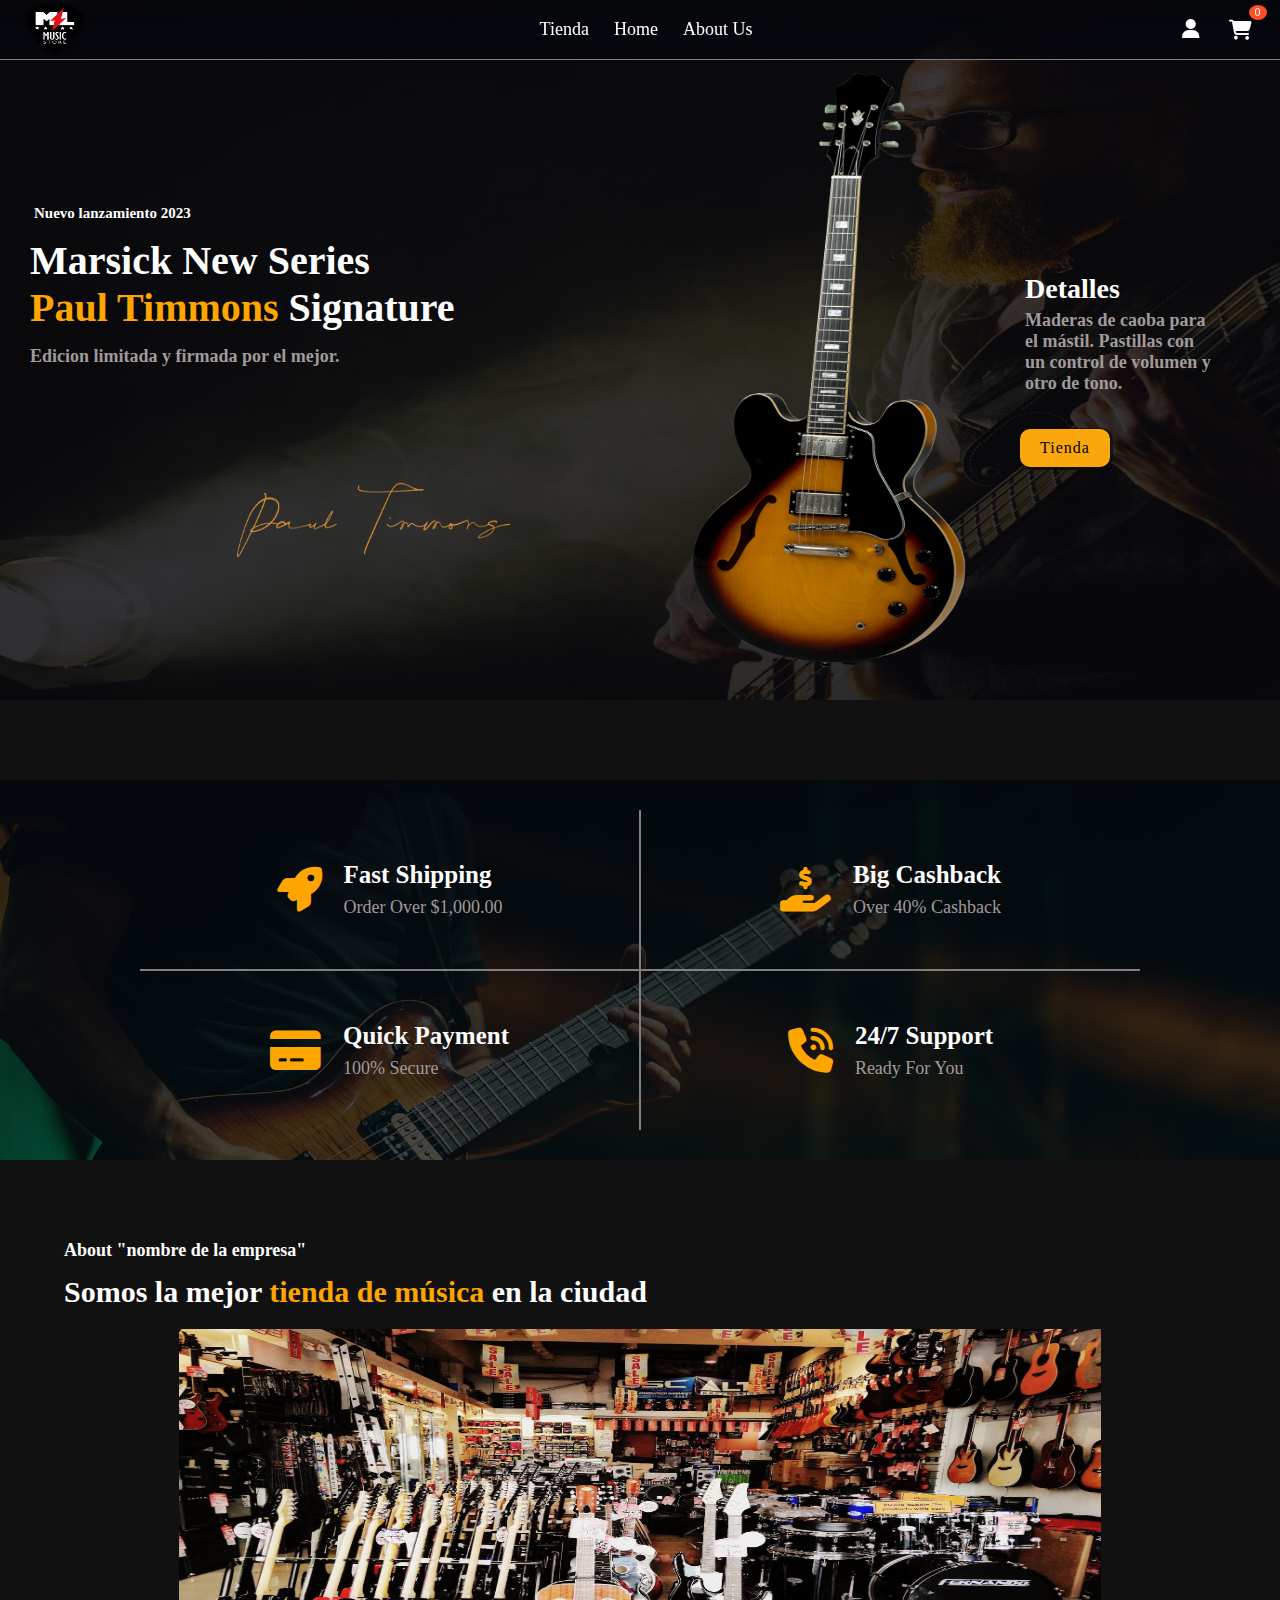
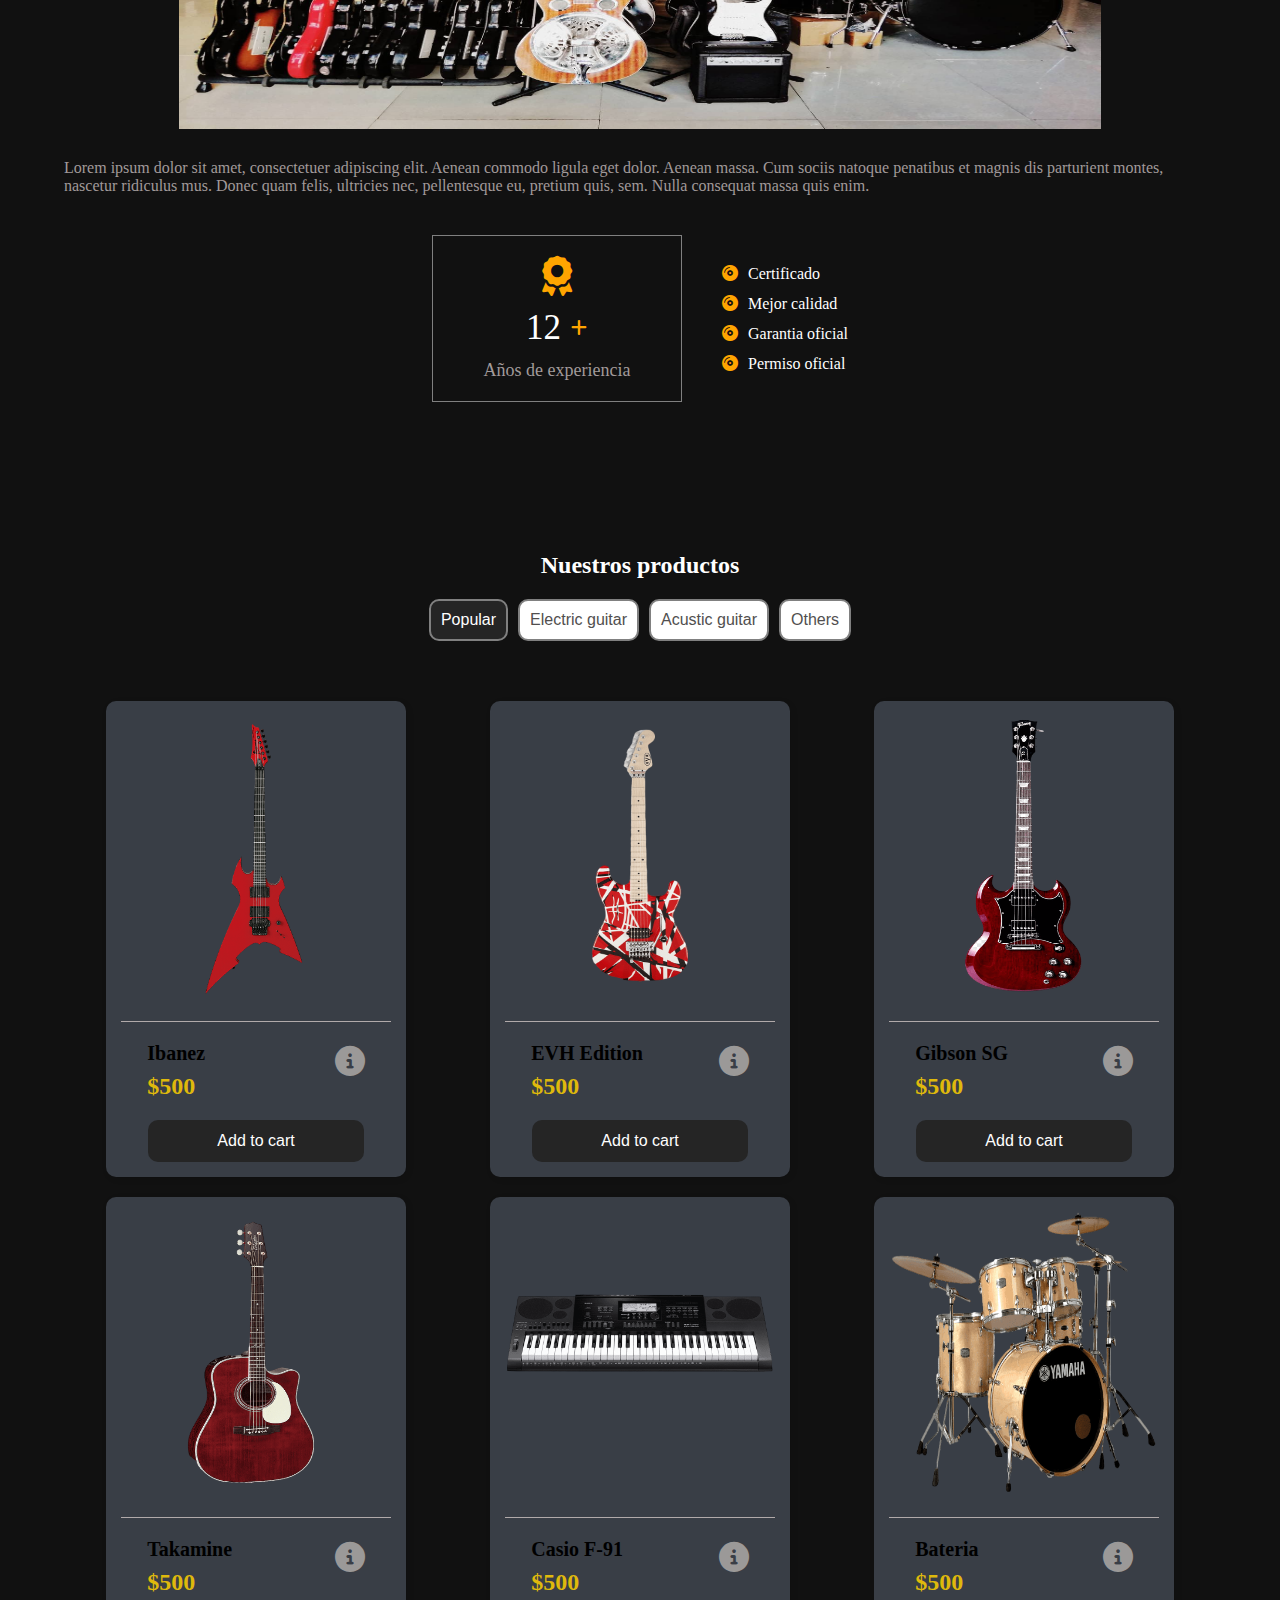
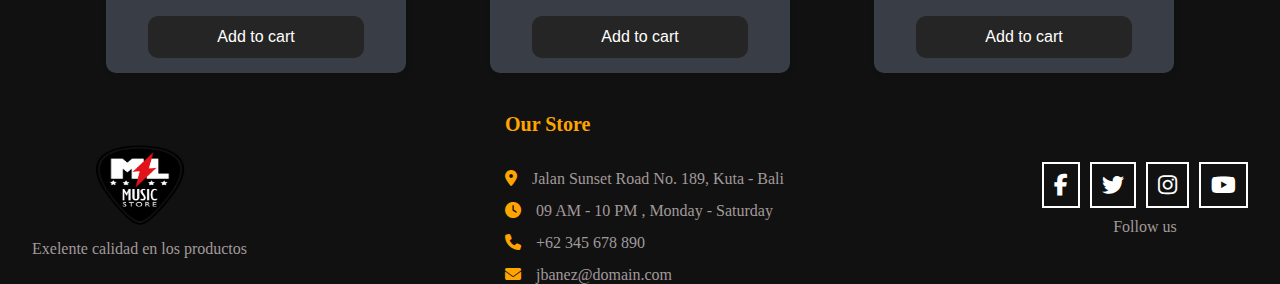
==== index.html @ e8f6845e "cambio" ====
<!DOCTYPE html>
<html lang="es">
<head>
  <meta charset="UTF-8">
  <meta http-equiv="X-UA-Compatible" content="IE=edge">
  <meta name="viewport" content="width=device-width, initial-scale=1.0">
  <title>Document</title>
  <link rel="stylesheet" href="styles.css">
  <link rel="stylesheet" href="querys.css">
  <link rel="stylesheet" href="https://cdnjs.cloudflare.com/ajax/libs/font-awesome/6.2.1/css/all.min.css">

  <link rel="preconnect" href="https://fonts.googleapis.com">
  <link rel="preconnect" href="https://fonts.gstatic.com" crossorigin>
  <link href="https://fonts.googleapis.com/css2?family=Noto+Sans:wght@100&display=swap" rel="stylesheet">
  

</head>
<body>
  
  <header class="nav">

    <div class="logo_container">
      <img src="img/logo.png" alt="">
    </div>

    <nav class="menu">
      <ul>
        <li><a href="#store">Tienda</a></li>
        <li><a href="#home">Home</a></li>
        <li><a href="#about">About Us</a></li>
      </ul>
    </nav>

    <div class="icons">

      <div class="login">
        <a href=""><i class="fa-solid fa-user" ></i></a>
      </div>

      <div class="icon_cart">
        <i class="fa-solid fa-cart-shopping icon"></i>
        <span class="products_in_cart"></span>
      </div>

      <div class="icon_bars_container">
        <i class="fa-solid fa-bars toggle"></i>
      </div>

    </div>
   

    <section class="cart_container hide">
      <div class="cart">
        <h2 class="tittle_cart">Shopping Cart</h2>
        <i class="fa-solid fa-delete-left back"></i>
        <div class="products_cart">
          <!-- <div class="card_product_cart">
  
            <div class="img_product_cart">
              <img src="img/gibsonyoung_cart.png" alt="">
            </div>
  
            <div class="data_product_cart">
  
              <div class="type_guitar_cart">
                <h2>Gibson</h2>
                <span>Eléctrico</span>
                <span>Variante: Red and Black</span>
              </div>
  
  
              <div class="price_product_container">
                <div class="quantity">
                  <button>-</button>
                  <span>1</span>
                  <button>+</button>
                </div>
                <span>$500</span>
              </div>
  
            </div>
  
            <i class="fa-solid fa-square-xmark"></i>
  
  
          </div>  -->
        </div>
        <div class="total_container">

          <div class="total_cart_container">
            <span class="products">Productos: </span> <span class="led_products"></span>
          </div>

          <div class="subtotal_container">
            <span class="subtotal_tittle">Subtotal: </span><span class="subtotal"></span>
          </div>

          <div class="delivery_container">
            <span class="delivery">Delivery:</span> <span class="free">Gratis</span>
          </div>

          <div class="final_total">
            <span class="total_tittle">Total: </span><span class="total"></span>
          </div>
        </div>
      </div>
      <button class="buy_button">Comprar</button>
    </section>
    
    
  </header>

  <div class="main_container" >
    <main id="home" class="main">

      <div class="left_main_container">
        <div class="release">
          <h3>Nuevo lanzamiento 2023 </h3>
        </div>

        <div class="new_guitar_container">

          <h2>Marsick New Series <h2>
          <h2><b class="paul">Paul Timmons</b> Signature</h2>

        </div>


        <div class="text_signature_container">
          <h3>Edicion limitada y firmada por el mejor.</h3>

          <div class="signature_img_container">
            <img src="img/firma_paul.png" alt=""> 
          </div>
        </div>


      </div>

      <div class="right_main_container">
        <div class="guitar_paul_container">
          <img src="img/guitar_paul.png" alt="">
        </div>
        <div class="info_guitar_paul_container">
          <div class="details">
            <h3>Detalles</h3>
            <div class="info_guitar_paul">
              <h4>
                Maderas de caoba para el mástil. Pastillas con un control de volumen y otro de tono.
              <h4> 
            </div>
            <li><a href="#store">Tienda</a></li>
          </div>

        </div>
      </div>
  
  
    </main>
  
    
  </div>

  <div class="adventage_container">
    <section class="items_adventage_container">
      
      <div class="item first">
        <i class="fa-solid fa-rocket"></i>
        <div class="benefits">
          <h3>Fast Shipping</h3>
          <p>Order Over $1,000.00</p>
        </div> 
      </div>

      <div class="item second">
        <i class="fa-solid fa-hand-holding-dollar"></i>
        <div class="benefits">
          <h3>Big Cashback</h3>
          <p>Over 40% Cashback</p>
        </div>
      </div>

      <div class="item third">
        <i class="fa-solid fa-credit-card"></i>
        <div class="benefits">
          <h3>Quick Payment</h3>
          <p>100% Secure</p>
        </div>
      </div>

      <div class="item fourth">
        <i class="fa-solid fa-phone-volume"></i>
        <div class="benefits">
          <h3>24/7 Support</h3>
          <p>Ready For You</p>
        </div>
      </div>

      

    </section>
  </div>
  

  <div class="about_container">
    <section id="about">
      <div class="tittle_about_container">
        <h3>About "nombre de la empresa"</h3>
        <h2>Somos la mejor <b class="music_shop">tienda de música</b> en la ciudad</h2>
        <div class="about_img_container">
          <img src="img/about_img.jpg" alt="">
        </div>
      </div>


      <div class="info_about_container">
        <p>Lorem ipsum dolor sit amet, consectetuer adipiscing elit. Aenean commodo ligula eget dolor. Aenean massa. Cum sociis natoque penatibus et magnis dis parturient montes, nascetur ridiculus mus. Donec quam felis, ultricies nec, pellentesque eu, pretium quis, sem. Nulla consequat massa quis enim.
        </p>

        <div class="experience_year_container">
          <div class="experience_year_award">
            <i class="fa-solid fa-award"></i>
            <div class="year">
              <span>12</span><i class="fa-solid fa-plus"></i>
            </div>
            <span class="experience">Años de experiencia</span>
          </div>

          <div class="items_about">
            <div><i class="fa-solid fa-compact-disc"></i> Certificado</div>
            <div><i class="fa-solid fa-compact-disc"></i> Mejor calidad</div>
            <div><i class="fa-solid fa-compact-disc"></i> Garantia oficial</div>
            <div><i class="fa-solid fa-compact-disc"></i> Permiso oficial</div>
          </div>
        </div>


      </div>


    </section>
  </div>
  



  <div id="store" class="base_container">

    <section class="shop">

      <div class="shop_tittle">
        <h2>Nuestros productos</h2>
      </div>  

      <div class="swiper">
        <div class="filter_btn">
          <button class="btn_scroll active" data-category="popular">Popular</button>
          <button class="btn_scroll" data-category="electric">Electric guitar</button>
          <button class="btn_scroll" data-category="acustic">Acustic guitar</button>
          <button class="btn_scroll" data-category="others">Others</button>
        </div>
      </div>
    
    
    
      
    
        <div class="render_guitars_container">
          <div class="cards">
          
          </div>
           
        </div>
    </section>
    
  </div>


  <div class="footer_container">
    <footer class="footer">  

      <div>
        <div class="left_footer">
          <div class="footer_logo_container">
            <img src="img/logo.png" alt="">
          </div>
          <p class="text_footer">Exelente calidad en los productos</p>
        </div>

        
      </div>

      
     <div class="middle_footer" >
       <div class="data_footer_container">
          <h4 class="middle_tittle_footer">Our Store</h4>

          <div class="data_footer">
            <i class="fa-solid fa-location-dot"></i><p>Jalan Sunset Road No. 189, Kuta - Bali</p>
          </div>

           <div class="data_footer">
            <i class="fa-solid fa-clock"></i><p>09 AM - 10 PM , Monday - Saturday</p>
          </div>

          <div class="data_footer">
             <i class="fa-solid fa-phone"></i><p>+62 345 678 890</p>
          </div>

          <div class="data_footer">
            <i class="fa-solid fa-envelope"></i><p>jbanez@domain.com</p>
          </div>

        </div>
    </div>
      

      <div class="social_media_footer">
        <div class="social_media">
          <i class="fa-brands fa-facebook-f"></i>
          <i class="fa-brands fa-twitter"></i>
          <i class="fa-brands fa-instagram"></i>
          <i class="fa-brands fa-youtube"></i>
        </div>

        <span>Follow us</span>
      </div>


    </footer>
  </div>


  










  <script type="module" src="index.js"></script> 
  
</body>
</html>
---- styles.css ----
*{
  margin: 0;
  padding: 0;
  box-sizing: border-box;
  list-style: none;
  text-decoration: none;
  scroll-behavior: smooth;
  scroll-padding: 60px;

  
}


:root {
  --color_grey: rgb(161, 154, 154);
}



body {
  background-color: #111;  
 
  /* border: 1px solid red; */
  
  
} 





.base_container {
  width: 100%;
  display: flex;
  justify-content: center;
  align-items: center;
  margin-top: 150px;
}




/* ----Menu---- */

.nav { 
  width: 100%;
  height: 60px;
  position: sticky;
  top: 0;
  z-index: 1;
  color: white;
  display: flex;
  justify-content: space-between;
  
  align-items: center;
  background: linear-gradient(rgba(5,7,12,0.76),rgba(5,7,12,0.84));
  border-bottom: 1px solid gray;

  
}

.logo_container {
  width: 80px;
  height: 100%;
}

.logo_container img {
  width: 100%;
  height: 100%;
}

.menu {
  width: 300px;
  
  
}

.menu ul {
  width: 100%;
  display: flex;
  justify-content: center;
  gap: 25px;
  align-items: center;
  
}



.menu ul li a {
  color: rgb(255, 255, 255);
  font-size: 18px;
  transition: 0.3s;
}



.menu ul li a:hover {
  color: rgb(248, 43, 43);
  
}

.icon_cart , .logo_container {
  margin: 0 15px;

}


.icons {
  display: flex;
  justify-content: center;
  align-items: center;
}

.login a  {
 color: white;
}

.login i {
  font-size: 20px;
  cursor: pointer;
}

.icon_bars_container {
  display: none;
}




/* ----Main----- */

.main_container {
  width: 100%;
  height: 100%;
  
  position: relative;
  top: -60px;
  

}

.main {
  width: 100%;
  height: 700px;
  display: flex;
  
  align-items: center;
  background-image: linear-gradient(rgba(5,7,12,0.76),rgba(5,7,12,0.84)),url(img/main_img.jpg);
  background-repeat: no-repeat;
  background-position: center;
  background-size: 150% 100%;



}


.left_main_container{
  width: 45%;
  height: 500px;
  margin-top: 50px;
  display: flex;
  flex-direction: column;
  
  
  gap: 15px;
}

.left_main_container h3 {
  color: white;
  font-size:15px ;
  /* margin-top: 40px; */
}

.release {
  width: 50%;
  margin-top: 80px;
  margin-left: 34px;
}



.new_guitar_container h2 {
  color: white;
  font-size: 40px;
  margin-left: 30px;
}


.paul {
  color: orange;
}

.text_signature_container {
  margin-left: 30px;
}

.text_signature_container h3 {
  font-size: 18px;
  color: rgb(161, 154, 154);
}

.signature_img_container {
  width: 50%;
  height: 100px;
  
  margin-top: 100px;
  margin-left: 38%;
  
}

.signature_img_container img {
  width: 100%;
  height: 100%;
}




.right_main_container {
  width: 55%;
  height: 600px;
  margin-top: 40px;
  display: flex;
  justify-content: flex-end;
  align-items: center;
  
  
  
}

.guitar_paul_container {
  width: 40%;
  height: 100%;
  
}

.guitar_paul_container img {
  width: 100%;
  height: 100%;
 
}


.info_guitar_paul_container {
  width: 300px;
  margin-right:10px ;
  display: flex;
  justify-content: center;
  
  gap: 15px;
  
}

.info_guitar_paul_container h3 {
  font-size: 28px;
  
  color: white;
}

.details {
  display: flex;
  flex-direction: column;
  gap: 5px;
  
}

.info_guitar_paul {
  width: 190px;
  display: flex;

  
}

.info_guitar_paul h4 {
  color: rgb(161, 154, 154);
  font-size: 18px;
}

.info_guitar_paul_container li {
  width: 80px;
  margin-top: 30px;
  display: flex;
  justify-content: center;
  align-items: center;
  
}

.info_guitar_paul_container li a {
  background-color: rgb(250, 167, 13);
  padding: 10px 20px;
  border-radius: 10px;
  color: black;
  letter-spacing: 1px;
  box-shadow: 1px 1px 1px 2px rgba(11, 11, 11, 0.8);
}



/* ------Adventage-----------*/
.adventage_container {
  width: 100%;
  margin-top: 20px;
  display: flex;
  justify-content: center;
  align-items: center;
  /* border: 2px solid red; */
  padding: 30px 0;
  background-image: linear-gradient(rgba(5,7,12,0.86),rgba(5,7,12,0.70)),url(img/benefits_image.jpg);
  background-repeat: no-repeat;
  background-position:  center center top;
  background-size:cover;
  
}

.items_adventage_container {
  width: 90%;
  display: flex;
  flex-wrap: wrap;
  justify-content: center;
  align-items: center;
  
  
}

/* lineas de lo items */
.first {
  border-right: 1px groove grey;
  border-bottom: 1px groove grey;
}
 .second {
  border-left: 1px groove grey;
  border-bottom: 1px groove grey;
} 

.third {
  border-right: 1px groove grey;
  border-top: 1px groove grey;
} 
.fourth {
 border-left: 1px groove grey;
  border-top: 1px groove grey;
}
/* ---- */

.item {
  display: flex;
  width: 500px;
  height: 160px;
  justify-content: center;
  align-items: center;
  gap: 22px;
  

}




.item i {
  color: orange;
  font-size: 45px;
}

.benefits {
  display: flex;
  flex-direction: column;
  gap: 8px;
}

.benefits h3 {
  color: white;
  font-size: 25px;
}

.benefits p {
  color: var(--color_grey);
  font-size: 18px;
}




/* -----About------ */


.about_container {
  width: 100%;
  display: flex;
  justify-content: center;
  align-items: center;
  margin-top: 80px;
}

#about {
  display: flex;
  flex-direction: column;
  justify-content: center;
  align-items: center;
  flex-wrap: wrap;

  width: 90%;
}

.tittle_about_container , .info_about_container {
  width: 100%;
  color:white;
  
}

.tittle_about_container h3 {
  font-size: 18px;
  margin-bottom: 14px;
}

.tittle_about_container h2 {
  font-size: 30px;
  margin-bottom: 20px;
}

.music_shop {
  color: orange;
}


.about_img_container {
  width: 80%;
  height: 400px;
  margin: auto;
}

.about_img_container img {
  width: 100%;
  height: 100%;
}

.info_about_container p {
  margin-top: 30px;
  color: var(--color_grey);
}

.experience_year_container {
  width: 100%;
  display: flex;
  justify-content: center;
  align-items: center;
  flex-wrap: wrap;
  margin-top: 40px;
  gap: 40px;
}

.experience_year_award{
  width: 250px;
  display: flex;
  flex-direction: column;
  justify-content: center;
  align-items: center;
  border: 1px solid grey;
  padding: 20px;
  gap: 12px;
}

.fa-award{
  color: orange;
  font-size: 40px;
}

.year {
  display: flex;
  justify-content: center;
  align-items: center;
  gap: 10px;
}
.year span {
  font-size: 35px;
  font-weight: 500;
}

.fa-plus {
  font-size: 18px;
  color: orange;
}

.experience {
  color: var(--color_grey) ;
  font-size: 18px;
}


.items_about {
  display: flex;
  flex-direction: column;
  justify-content: center;
  gap: 12px;
}

.items_about div {
  display: flex;
  gap: 10px;
}

.fa-compact-disc {
  color: orange;
}









/* ----------Tienda de guitarras---------------- */
.shop {
  width: 90%;
  display: flex;
  flex-direction: column;
  justify-content: center;
  align-items: center;

}


.shop_tittle {
  color: white;
}



.swiper {
  width: 100%;
  display: flex;
  flex-wrap: wrap;
  justify-content: center;
  align-items: center;
  margin: 20px 0 ;
  
  
}




.filter_btn {
  width:100%;
  /* border: 2px solid black; */
  display: flex;
  flex-wrap: wrap;
  justify-content: center;
  align-items: center;
  gap: 10px;
  margin: 0 10px;

  
}

.btn_scroll{
  font-size: 16px;
  padding: 10px;
  color:rgb(81, 79, 79);
  border: none;
  border-radius: 10px;
  border: 2px solid grey;
  transition: 0.3s;
  cursor: pointer;
  background-color: white;
}

.btn_scroll:hover {
  background-color: #252525;
  color: white;
  border: 2px solid gray;
}



/* ----------------Cards----------------- */



.render_guitars_container {
  margin-top: 40px;
  width: 100%;
  
  display: flex;
  justify-content: center;
  align-items: center;
  
  
}


.cards {
  width:100%;
  display: flex;
  flex-wrap: wrap;
  justify-content: space-around;
  align-items: center;
  gap: 20px;
  margin: 0 10px;
 
}


.guitar_card {
  width: 300px;
  
  border-radius: 10px;
  background:#393E46;
  display: flex;
  flex-direction: column;
  justify-content: center;
  
  align-items: center;
  box-shadow: 2px 2px 6px 0px rgba(0, 0, 0, 0.10);
  padding: 15px;
}

.image_card_container {
  width: 100%;
  height: 280px;
  overflow: hidden;
}

.image_card_container img {
  width: 100%;
  height: 100%;
  transition: 0.3s;

}

.image_card_container img:hover {
  transform: scale(1.1);
}

.guitar_data_container {
  width: 100%;
  margin-top: 25px;
  display: flex;
  justify-content: space-around;
  align-items: center;
  border-top: 1px solid rgb(177, 170, 170);
  
  
}

.guitar_data {
  display: flex;
  flex-direction: column;
  gap: 8px;
  width: 50%;
  margin-top: 20px;
}


.guitar_data h3 {
  
  font-size: 20px;
  
}

.guitar_data span {
  color: rgb(223, 185, 12);
  font-weight: 800;
  font-size: 24px;
} 

.guitar_data_container i {

 font-size: 30px;
 color: rgb(155, 153, 152);
 cursor: pointer;
 
}

.guitar_card button {
  border: none;
  border-radius: 10px;
  padding:12px;
  background-color: #252525;
  color: white;
  width: 80%;
  margin-top: 20px;
  cursor: pointer;
  font-size: 16px;
  transition:0.5s;
}



/* --------------Carrito---------- */
.cart_container {
  width: 50%;
  height: 650px;
  
  display: flex;
  flex-direction: column;
  justify-content: center;
  align-items: center;
  position: absolute;
  top: 60px;
  
  right: 0;
  /* background-color: rgb(57, 55, 55); */
  background-color: rgba(5,7,12,0.96);
  border: 1px solid black;
  z-index: 2;
  
  

}



/* ---Filtro de la tienda--- */
.active {
  background-color: #252525;
  color: white;
  border: 2px solid gray;
  border-radius: 10px; 
  
  
}
  


/* ---Carrito--- */
.cart {
  width: 100%;
  height: 100%;
  
  display: flex;
  flex-direction: column;
  
  align-items: center;
  
  gap: 15px;
}

.tittle_cart {
  width: 100%;
  display: flex;
  justify-content: center;
  align-items: center;
  padding: 10px 0;
  background-color: rgb(255, 79, 39);
  color:white;
}


/* boton cerrar */
.back {
  color: red;
  position: absolute;
  top: -10px;
}


.card_product_cart {
  width: 400px;
  display: flex;
  justify-content: center;
  align-items: center;
  background-color: white;
  padding: 20px;
  border-radius: 10px;
  gap: 20px;
  
  border: 2px solid rgb(24, 21, 21);
}

/* ----Menu despegable carrito ----- */
.products_cart {
  display: flex;
  flex-direction: column;
  
  align-items: center;
  
  gap: 10px;
  width: 100%;
  height: 350px;
  
  overflow-x: hidden;
  
  

}

.products_cart::-webkit-scrollbar {
  width: 10px;
  background-color: none;
  border: 2px solid #f1f2f3;
  border-radius: 10px;
}

.products_cart::-webkit-scrollbar-thumb {
  background-color: rgb(255, 79, 39);
  border-radius: 10px;
  
}

.not_product_container {
  width: 100%;
  margin: 30%;
  display: flex;
  justify-content: center;
  align-items: center;
}

.not_product_container div {
  width: 50%;
  background-color: #252525;
  color: white;
  display: flex;
  justify-content: center;
  align-items: center;
  border-radius: 10px;
  padding: 15px;
}

.total_container {
  width: 50%;
  height: 130px;
  border-radius: 10px;
  background-color: white;
  color: black;
  padding: 5px 0;
  margin-top: 10px;
  display: flex;
  flex-direction: column;
  justify-content: center;
  align-items: center;
  gap: 5px;
}

.total_container div {
  width: 60%;
  
  display: flex;
  justify-content: space-around;
  align-items: center;
}



.subtotal_container span , .subtotal_tittle , .delivery {
  width: 50%;
  
}


.free {
  width: 50%;
  font-size: 16px;
  font-weight: 600;
  color: rgb(255, 79, 39);
  
}



.final_total {
  margin-top: 10px;
}
.total_tittle {
  width: 50%;
  font-size: 20px;
  font-weight: 600;
}

.total {
  width: 50%;
}

.buy_button {
  width: 50%;
  margin: 10px auto;
  border: none;
  border-radius: 10px;
  padding:12px;
  background-color: #252525;
  color: white;
  cursor: pointer; 
  transition: 0.3s;
  
  border: 1px solid rgb(98, 89, 89);
}

.buy_button:hover {
  background-color: rgb(255, 79, 39);
  border: 1px solid rgb(98, 89, 89);
  
}




/*  --------*/

.img_product_cart {
  display: flex;
  justify-content: center;
  align-items: center;
  width: 100px;
  height: 130px;
}

.img_product_cart img {
  width: 100%;
  height: 100%;
  border-radius: 10px;
  border: 1px solid rgb(235, 232, 232)
}


.data_product_cart {
  height: 140px;
  display: flex;
  flex-direction: column;
  justify-content: space-around;
  
  
}

.type_guitar_cart {
  display: flex;
  flex-direction: column;
  border-bottom: 2px solid gray;
  width: 180px;
  height: 60%;
  gap: 2px;
}

.type_guitar_cart h2 {
  font-size: 20px;

}

.type_guitar_cart span{
  font-size: 14px;
  color: rgb(88, 86, 86);
}


/* ----Cantidad y precio */
.price_product_container {
  
  display: flex;
  justify-content: space-between;

}

.quantity {
  display: flex;
  gap: 10px;
}

.quantity button {
  
  width: 20px;
  height: 20px;
  border-radius: 50%;
  font-weight: 700;
  background-color: white;
  cursor: pointer;
}

.quantity :nth-child(2) {
  color: black;
  font-weight: 600;
}


.price_product_container span {
  color: rgb(189, 156, 8);
  font-weight: 600;
  font-size: 18px;
}


.card_product_cart i {
  color: red;
  font-size: 25px;
  cursor: pointer;
  
}



/* ----icono carrito */


.hide {
 display: none;
}

.icon_cart {
  width: 50px;
  height: 50px;
  position: relative;
  /* border: 2px solid red; */
  display: flex;
  justify-content: center;
  align-items: center;
}


.icon_cart i {
  font-size: 20px;
  color: white;
  cursor: pointer;
}

.products_in_cart {
  width: 18px;
  position: absolute;
  margin-top: -70%;
  margin-right: -70%;
  color: white;
  background-color: rgb(255, 79, 39);
  border-radius: 80%;
  display: flex;
  justify-content: center;
  align-items: center;
  font-size: 12px;
}



/* -------Footer------- */

.footer_container {
  width: 100%;
  margin-top: 40px;
  display: flex;
  justify-content: center;
  align-items: center;
}

.footer {
  width: 95%;
  display: flex;
  justify-content: space-between;
  align-items: center;
  flex-wrap: wrap;
  
}


.left_footer {
  display: flex;
  justify-content: center;
  align-items: center;
}

.footer_logo_container {
  width: 120px;
  height: 90px;
}

.footer_logo_container img {
  width: 100%;
  height: 100%;
}


.text_footer {
  margin-top: 10px;
  color:var(--color_grey);
}

.social_media {

  /* border: 2px solid red; */
  display: flex;
  justify-content: center;
  align-items: center;
  gap: 10px;
}

.social_media i {
  color: white;
  border: 2px solid white;
  padding: 10px;
  transition: all 0.3s;
  font-size: 22px;
}

.social_media i:hover {
  background-color: orange;
}


.data_footer_container {
  display: flex;
  flex-direction: column;
  gap: 14px;
}


.data_footer {
  display: flex;
  gap: 15px;
}


.data_footer i {
  color: orange;
}






.middle_tittle_footer  {
  color: orange;
  margin-bottom: 20px;
  font-size: 20px;
}

.data_footer p {
  color: var(--color_grey);
}

.left_footer , .middle_footer {
  height: auto;
  /* border: 1px solid red; */
}

.left_footer , .middle_footer {
  display: flex;
  flex-direction: column;
  justify-content: space-between;
}

.social_media_footer {
  display: flex;
  flex-direction: column;
  justify-content: center;  
  align-items: center;
  gap: 10px;
}

.social_media_footer span {
  color: var(--color_grey);
}
---- querys.css ----
@media screen and (max-width: 320px){


  .menu {
    width: 100%;
    
    position: absolute;
    top: 60px;
    height: 100vmin;
    background-color: rgba(0, 0, 0, 0.98);
    display: flex;
    justify-content: center;
    align-items: center;
    left: -100%;
    transition: 0.5s;
  }

  .menu ul {
    flex-direction: column;
  }

  .icon_bars_container {
    display: block;
  }


  .icons {
    margin-right: 10px;
  }

  .show_menu {
    left: 0;
  }



  /* -----main----- */

  .main {
    height: 600px;
  }

  .right_main_container {
    display: none;
  }

  .left_main_container {
    width: 100%;
    height: 450px;
    
    position: absolute;
    top: 10px;
  }

  .release { 
    width: 80%;
    
  }

  .release h3 {
    width: 100%;
    font-size: 15px;
    margin-left:-4px;
  }


  .new_guitar_container :nth-child(1), .new_guitar_container :nth-child(3) {
    font-size: 20px;
  }



   /* ----Ventajas de la web---- */

  /* lineas de lo items/ventajas */
.first {
  border-right: none;
  border-bottom: 1px groove grey;
}
 .second {
  border-left: none;
  border-top: 1px groove grey;
  border-bottom: 1px groove grey;
} 

.third {
  border-right: none;
  border-top: 1px groove grey;
  border-bottom: 1px groove grey;
} 
.fourth {
  border-left: none;
  border-top: 1px groove grey;
}


.item {
  display: flex;
  width: 500px;
  height: 160px;
  justify-content: center;
  align-items: center;
  gap: 22px;
  

}


.item i {
  color: orange;
  font-size: 25px;
}

.benefits {
  display: flex;
  flex-direction: column;
  gap: 8px;
}

.benefits h3 {
  color: white;
  font-size: 20px;
}

.benefits p {
  color: var(--color_grey);
  font-size: 16px;
}




  


 
  /* ---sobre nosotros */

  /* -----Sobre nosotros---- */

.tittle_about_container h3 {
  font-size: 18px;
  margin-bottom: 14px;
}

.tittle_about_container h2 {
  font-size: 22px;
  margin-bottom: 20px;
}

.music_shop {
  color: orange;
}


.about_img_container {
  width: 100%;
  height: 300px;
  margin: auto;
}

.about_img_container img {
  width: 100%;
  height: 100%;
}

.info_about_container p {
  margin-top: 30px;
  color: var(--color_grey);
}

.experience_year_container {
  width: 100%;
  display: flex;
  justify-content: center;
  align-items: center;
  flex-wrap: wrap;
  margin-top: 40px;
  gap: 40px;
}

.experience_year_award{
  width: 250px;
  display: flex;
  flex-direction: column;
  justify-content: center;
  align-items: center;
  border: 1px solid grey;
  padding: 20px;
  gap: 12px;
}

.fa-award{
  color: orange;
  font-size: 35px;
}

.year {
  display: flex;
  justify-content: center;
  align-items: center;
  gap: 10px;
}
.year span {
  font-size: 30px;
  font-weight: 500;
}

.fa-plus {
  font-size: 18px;
  color: orange;
}

.experience {
  color: var(--color_grey) ;
  font-size: 18px;
}


.items_about {
  display: flex;
  flex-direction: column;
  justify-content: center;
  gap: 12px;
  font-size: 18px;
}

.items_about div {
  display: flex;
  gap: 10px;
}

.fa-compact-disc {
  color: orange;
}

  
  
  /* ---Seccion productos botones--- */


.filter_btn .btn_scroll{
  font-size: 14px;
  font-weight: 400px;
  padding: 10px;
  color:rgb(81, 79, 79);
  border: none;
  border-radius: 10px;
  border: 2px solid grey;
  transition: 0.3s;
  cursor: pointer;
  background-color: white;
}

.btn_scroll:hover {
  background-color: #252525;
  color: white;
  border: 2px solid gray;
}


/* ----Productos/cards----- */

.cards {
  width:100%;
  display: flex;
  flex-wrap: wrap;
  justify-content: space-around;
  align-items: center;
  gap: 20px;
  margin: 0 10px;
 
}


.guitar_card {
  width: 300px;
  height: 440px;
  border-radius: 10px;
  background:#393E46;
  display: flex;
  flex-direction: column;
  justify-content: center;
  
  align-items: center;
  box-shadow: 2px 2px 6px 0px rgba(0, 0, 0, 0.10);
  padding: 15px;
}

.image_card_container {
  width: 100%;
  height: 280px;
  overflow: hidden;
}

.image_card_container img {
  width: 100%;
  height: 100%;
  transition: 0.3s;

}

.image_card_container img:hover {
  transform: scale(1.1);
}

.guitar_data_container {
  width: 100%;
  margin-top: 25px;
  display: flex;
  justify-content: space-around;
  align-items: center;
  border-top: 1px solid rgb(177, 170, 170);
  
  
}

.guitar_data {
  display: flex;
  flex-direction: column;
  gap: 8px;
  width: 50%;
  margin-top: 20px;
}


.guitar_data h3 {
  
  font-size: 20px;
  
}

.guitar_data span {
  color: rgb(223, 185, 12);
  font-weight: 800;
  font-size: 24px;
} 

.guitar_data_container i {

 font-size: 30px;
 color: rgb(155, 153, 152);
 cursor: pointer;
 
}

.guitar_card button {
  border: none;
  border-radius: 10px;
  padding:12px;
  background-color: #252525;
  color: white;
  width: 80%;
  margin-top: 20px;
  cursor: pointer;
  font-size: 16px;
  transition:0.5s;
}



/* ----Carrito---- */
.cart_container {
  width: 100%;
  height:600px;
  margin-top: 20px;
}


.products_cart {
  height: 200px;
  background-color: none;
}


.cart {
  width: 100%;
  height: 550px;
  
  display: flex;
  flex-direction: column;
  
  align-items: center;
  
  gap: 15px;
}

.tittle_cart {
  width: 100%;
  display: flex;
  justify-content: center;
  align-items: center;
  padding: 10px 0;
  background-color: rgb(255, 79, 39);
  color:white;
}



.card_product_cart {
  width: 250px;
  background-color: aqua;
  display: flex;
  justify-content: center;
  align-items: center;
  background-color: white;
  padding: 20px;
  border-radius: 10px;
  gap: 20px;
  
  border: 2px solid rgb(24, 21, 21);
}


/*  --------*/

.img_product_cart {
  display: flex;
  justify-content: center;
  align-items: center;
  width: 200px;
  height: 140px;
}

.img_product_cart img {
  width: 100%;
  height: 100%;
  border-radius: 10px;
  border: 1px solid rgb(235, 232, 232)
}


.data_product_cart {
  width: 40%;
  height: 140px;
  display: flex;
  flex-direction: column;
  justify-content: space-between;
  
  
}

.type_guitar_cart {
  display: flex;
  flex-direction: column;
  justify-content: center;
  
  border-bottom: 2px solid gray;
  width: 100%;
  height: 60%;
  gap: 2px;
}

.type_guitar_cart h2 {
  color: black;
  font-size: 14px;

}

.type_guitar_cart span{
  font-size: 14px;
  color: rgb(88, 86, 86);
}


/* ----Cantidad y precio */
.price_product_container {
  width: 120px;
  display: flex;
  justify-content: space-between;
  

}

.quantity {
  display: flex;
  gap: 5px;
}

.quantity button {
  
  width: 20px;
  height: 20px;
  border-radius: 50%;
  font-weight: 700;
  background-color: white;
  cursor: pointer;
}

.quantity :nth-child(2) {
  color: black;
  font-weight: 600;
}


.price_product_container span {
  color: rgb(189, 156, 8);
  font-weight: 600;
  font-size: 18px;
}


.card_product_cart i {
  color: red;
  font-size: 20px;
  cursor: pointer;
  
}


/* ----Menu despegable carrito ----- */
.products_cart {
  display: flex;
  flex-direction: column;
  align-items: center;
  
  gap: 10px;
  width: 100%;
  height: auto;
  padding: 5px;
  overflow-x: none;
  
  

}

.products_cart::-webkit-scrollbar {
  width: 10px;
  background-color: none;
  border: 2px solid #f1f2f3;
  border-radius: 10px;
}

.products_cart::-webkit-scrollbar-thumb {
  background-color: rgb(255, 79, 39);
  border-radius: 10px;
  
}

.not_product_container {
  width: 100%;
  margin: 30%;
  display: flex;
  justify-content: center;
  align-items: center;
}

.not_product_container div {
  width: 80%;
  background-color: #252525;
  color: white;
  display: flex;
  justify-content: center;
  align-items: center;
  border-radius: 10px;
  padding: 15px;
}

.total_container {
  width: 80%;
  height: 130px;
  border-radius: 10px;
  background-color: rgb(246, 240, 240);
  color: black;
  padding: 5px ;
  margin-top: 10px;
  display: flex;
  
  justify-content: center;
  align-items: center;
  gap: 5px;
 
} 





.subtotal_container  , .final_total , .delivery_container {
  width: 100%;
  display: flex;
  justify-content: space-between;
  align-items: center;
  font-size: 14px;
  margin-left: 10px;
  
}


.free {
  width: 50%;
  font-size: 14px;
  font-weight: 600;
  color: rgb(255, 79, 39);
  
}



.final_total {
  margin-top: 10px;
}
.total_tittle {
  width: 50%;
  font-size: 16px;
  font-weight: 600;
}

.total {
  width: 50%;
}

.buy_button {
  margin-top: 10px;
  margin-bottom: 40px;
  
}

.buy_button:hover {
  background-color: rgb(255, 79, 39);
  border: 1px solid rgb(98, 89, 89);
  
}



/* -------Footer------- */


.footer_container {
  margin-top: 90px;
}


.footer {
  width: 95%;
  display: flex;
  justify-content: center;
  align-items: center;
  flex-wrap: wrap;
  gap: 60px;
  
}


.left_footer {
  display: flex;
  justify-content: center;
  align-items: center;
}

.footer_logo_container {
  width: 120px;
  height: 90px;
}

.footer_logo_container img {
  width: 100%;
  height: 100%;
}


.text_footer {
  margin-top: 10px;
  color:var(--color_grey);
}

.social_media {

  /* border: 2px solid red; */
  display: flex;
  justify-content: center;
  align-items: center;
  gap: 10px;
}

.social_media i {
  color: white;
  border: 2px solid white;
  padding: 10px;
  transition: all 0.3s;
  font-size: 22px;
}

.social_media i:hover {
  background-color: orange;
}


.data_footer_container {
  display: flex;
  flex-direction: column;
  gap: 14px;
}


.data_footer {
  display: flex;
  gap: 15px;
}


.data_footer i {
  color: orange;
}






.middle_tittle_footer  {
  color: orange;
  margin-bottom: 20px;
  font-size: 20px;
}

.data_footer p {
  color: var(--color_grey);
}

.left_footer , .middle_footer {
  height: auto;
  /* border: 1px solid red; */
}

.left_footer , .middle_footer {
  display: flex;
  flex-direction: column;
  justify-content: space-between;
}

.social_media_footer {
  display: flex;
  flex-direction: column;
  justify-content: center;  
  align-items: center;
  gap: 10px;
}

.social_media_footer span {
  color: var(--color_grey);
}




}

@media screen and (min-width: 321px) and (max-width: 480px){

  

  .logo_container {
    width: 60px;
    height: 80%;
  }
  
  .menu {
    border: 2px solid red;
    position: absolute;
    top: 60px;
    height: 100vmin;
    background-color: rgba(0, 0, 0, 0.98);
    display: flex;
    justify-content: center;
    align-items: center;
    left: -100%;
    transition: 0.5s;
  }

  .menu ul {
    flex-direction: column;
  }

  .icon_bars_container {
    display: block;
  }


  .icons {
    margin-right: 10px;
  }

  .show_menu {
    left: 0;
  }


 


  /* -----main------- */

  .main {
    width: 100%;
    height: 700px;
    display: flex;
    height: 600px;
    align-items: center;
    /* background-image:url(img/background_movil.jpg); */
    background-repeat: no-repeat;
    background-position: center;
    background-size: cover;
    flex-direction: column;
  
  
  }



  .left_main_container {
    width: 100%;
    margin-top: 60px;
  }


  .release {
    width: 50%;
    margin-left: 30px;
    
  }

  .new_guitar_container {
    width: 100%;
  }

  .new_guitar_container h2 {
    font-size: 28px;
  }

  .text_signature_container h3 {
    font-size: 16px;
    color: rgb(161, 154, 154);
  }


  .signature_img_container {
    width: 70%;
    height: 100px;
    
    margin-top: 100px;
    margin-left: 80px;
    
  }


  .right_main_container {
    display: none;
  }


  /* ----Ventajas de la web---- */

  /* lineas de lo items/ventajas */
.first {
  border-right: none;
  border-bottom: 1px groove grey;
}
 .second {
  border-left: none;
  border-top: 1px groove grey;
  border-bottom: 1px groove grey;
} 

.third {
  border-right: none;
  border-top: 1px groove grey;
  border-bottom: 1px groove grey;
} 
.fourth {
  border-left: none;
  border-top: 1px groove grey;
}


.item {
  display: flex;
  width: 500px;
  height: 160px;
  justify-content: center;
  align-items: center;
  gap: 22px;
  

}


.item i {
  color: orange;
  font-size: 25px;
}

.benefits {
  display: flex;
  flex-direction: column;
  gap: 8px;
}

.benefits h3 {
  color: white;
  font-size: 20px;
}

.benefits p {
  color: var(--color_grey);
  font-size: 16px;
}


/* -----Sobre nosotros---- */

.tittle_about_container h3 {
  font-size: 18px;
  margin-bottom: 14px;
}

.tittle_about_container h2 {
  font-size: 22px;
  margin-bottom: 20px;
}

.music_shop {
  color: orange;
}


.about_img_container {
  width: 100%;
  height: 300px;
  margin: auto;
}

.about_img_container img {
  width: 100%;
  height: 100%;
}

.info_about_container p {
  margin-top: 30px;
  color: var(--color_grey);
}

.experience_year_container {
  width: 100%;
  display: flex;
  justify-content: center;
  align-items: center;
  flex-wrap: wrap;
  margin-top: 40px;
  gap: 40px;
}

.experience_year_award{
  width: 250px;
  display: flex;
  flex-direction: column;
  justify-content: center;
  align-items: center;
  border: 1px solid grey;
  padding: 20px;
  gap: 12px;
}

.fa-award{
  color: orange;
  font-size: 35px;
}

.year {
  display: flex;
  justify-content: center;
  align-items: center;
  gap: 10px;
}
.year span {
  font-size: 30px;
  font-weight: 500;
}

.fa-plus {
  font-size: 18px;
  color: orange;
}

.experience {
  color: var(--color_grey) ;
  font-size: 18px;
}


.items_about {
  display: flex;
  flex-direction: column;
  justify-content: center;
  gap: 12px;
  font-size: 18px;
}

.items_about div {
  display: flex;
  gap: 10px;
}

.fa-compact-disc {
  color: orange;
}


/* ---Seccion productos botones--- */

.shop {
  width: 100%;
  display: flex;
  flex-direction: column;
  justify-content: center;
  align-items: center;

}


.filter_btn {
  width:100%;
  /* border: 2px solid black; */
  display: flex;
  flex-wrap: wrap;
  justify-content: center;
  align-items: center;
  gap: 10px;
  margin: 0 10px;
  
  
}

.btn_scroll{
  font-size: 13px;
  font-weight: 900px;
  padding: 10px;
  color:rgb(81, 79, 79);
  border: none;
  border-radius: 10px;
  border: 2px solid grey;
  transition: 0.3s;
  cursor: pointer;
  background-color: white;
}

.btn_scroll:hover {
  background-color: #252525;
  color: white;
  border: 2px solid gray;
}


/* ----Productos/cards----- */

.cards {
  width:100%;
  display: flex;
  flex-wrap: wrap;
  justify-content: space-around;
  align-items: center;
  gap: 20px;
  margin: 0 10px;
 
}


.guitar_card {
  width: 300px;
  
  border-radius: 10px;
  background:#393E46;
  display: flex;
  flex-direction: column;
  justify-content: center;
  
  align-items: center;
  box-shadow: 2px 2px 6px 0px rgba(0, 0, 0, 0.10);
  padding: 15px;
}

.image_card_container {
  width: 100%;
  height: 280px;
  overflow: hidden;
}

.image_card_container img {
  width: 100%;
  height: 100%;
  transition: 0.3s;

}

.image_card_container img:hover {
  transform: scale(1.1);
}

.guitar_data_container {
  width: 100%;
  margin-top: 25px;
  display: flex;
  justify-content: space-around;
  align-items: center;
  border-top: 1px solid rgb(177, 170, 170);
  
  
}

.guitar_data {
  display: flex;
  flex-direction: column;
  gap: 8px;
  width: 50%;
  margin-top: 20px;
}


.guitar_data h3 {
  
  font-size: 20px;
  
}

.guitar_data span {
  color: rgb(223, 185, 12);
  font-weight: 800;
  font-size: 24px;
} 

.guitar_data_container i {

 font-size: 30px;
 color: rgb(155, 153, 152);
 cursor: pointer;
 
}

.guitar_card button {
  border: none;
  border-radius: 10px;
  padding:12px;
  background-color: #252525;
  color: white;
  width: 80%;
  margin-top: 20px;
  cursor: pointer;
  font-size: 16px;
  transition:0.5s;
}


/* ----Carrito---- */
.cart_container {
  width: 100%;
  height:100vh;
  margin-top: none;
  
  display: flex;
  justify-content: center;
  align-items: center;
  top: 0;
}


.products_cart {
  height: 100%;
  background-color: none;
}


.cart {
  width: 100%;
  height: 100%;
  
  display: flex;
  flex-direction: column;
  
  align-items: center;
  
  gap: 15px;
}

.tittle_cart {
  width: 100%;
  display: flex;
  justify-content: center;
  align-items: center;
  padding: 10px 0;
  /* background-color: rgb(255, 79, 39); */
  background-color: #23272c;
  color:white;

 
}

/* boton cerrar */
.back {
  color: red;
  position: absolute;
  top: 16px;
  right: 10px;
  font-size: 20px;
  
}


.card_product_cart {
  width: 290px;
  
  display: flex;
  justify-content: center;
  align-items: center;
  background-color: white;
  padding: 20px;
  border-radius: 10px;
  gap: 20px;
  
  border: 2px solid rgb(24, 21, 21);
}


/*  --------*/

.img_product_cart {
  display: flex;
  justify-content: center;
  align-items: center;
  width: 200px;
  height: 140px;
}

.img_product_cart img {
  width: 100%;
  height: 100%;
  border-radius: 10px;
  border: 1px solid rgb(235, 232, 232)
}


.data_product_cart {
  width: 40%;
  height: 140px;
  display: flex;
  flex-direction: column;
  justify-content: space-between;
  
  
}

.type_guitar_cart {
  display: flex;
  flex-direction: column;
  justify-content: center;
  
  border-bottom: 2px solid gray;
  width: 100%;
  height: 60%;
  gap: 2px;
}

.type_guitar_cart h2 {
  color: black;
  font-size: 14px;

}

.type_guitar_cart span{
  font-size: 14px;
  color: rgb(88, 86, 86);
}


/* ----Cantidad y precio */
.price_product_container {
  width: 120px;
  display: flex;
  justify-content: space-between;
  

}

.quantity {
  display: flex;
  gap: 5px;
}

.quantity button {
  
  width: 20px;
  height: 20px;
  border-radius: 50%;
  font-weight: 700;
  background-color: white;
  cursor: pointer;
}

.quantity :nth-child(2) {
  color: black;
  font-weight: 600;
}


.price_product_container span {
  color: rgb(189, 156, 8);
  font-weight: 600;
  font-size: 18px;
}


.card_product_cart i {
  color: red;
  font-size: 20px;
  cursor: pointer;
  
}


/* ----Menu despegable carrito ----- */
.products_cart {
  display: flex;
  flex-direction: column;
  align-items: center;
  
  gap: 10px;
  width: 100%;
  height: 200px;
  padding: 5px;
  overflow-x: none;
  
  

}

.products_cart::-webkit-scrollbar {
  width: 10px;
  background-color: none;
  border: 2px solid #f1f2f3;
  border-radius: 10px;
}

.products_cart::-webkit-scrollbar-thumb {
  background-color: rgb(255, 79, 39);
  border-radius: 10px;
  
}

.not_product_container {
  width: 100%;
  margin: 30%;
  display: flex;
  justify-content: center;
  align-items: center;
}

.not_product_container div {
  width: 80%;
  background-color: #252525;
  color: white;
  display: flex;
  justify-content: center;
  align-items: center;
  border-radius: 10px;
  padding: 15px;
}

.total_container {
  width: 60%;
  height: 130px;
  border-radius: 10px;
  background-color: rgb(246, 240, 240);
  color: black;
  padding: none ;
  margin-top: 60px;
  display: flex;
  
  justify-content: center;
  align-items: center;
  gap: 5px;
 
} 





.subtotal_container  , .final_total , .delivery_container, .total_cart_container{
  width: 100%;
  display: flex;
  justify-content: space-between;
  align-items: center;
  font-size: 14px;
  margin-left: 10px;
  
}


.free {
  width: 50%;
  font-size: 14px;
  font-weight: 600;
  color: rgb(255, 79, 39);
  
}

.led_products {
  width: 50%;
  display: flex;
  justify-content: center;
  align-items: center;
}


.final_total {
  margin-top: 10px;
}
.total_tittle {
  width: 50%;
  font-size: 16px;
  font-weight: 600;
}

.total {
  width: 50%;
}

.buy_button {
  margin-top: none;
  margin-bottom: 90px;
  
}

.buy_button:hover {
  background-color: rgb(255, 79, 39);
  border: 1px solid rgb(98, 89, 89);
  
}





/* ----icono carrito */


.hide {
 display: none;
}

.icon_cart {
  width: 50px;
  height: 50px;
  position: relative;
  /* border: 2px solid red; */
  display: flex;
  justify-content: center;
  align-items: center;
}


.icon_cart i {
  font-size: 20px;
  color: white;
  cursor: pointer;
}

.products_in_cart {
  width: 18px;
  position: absolute;
  margin-top: -70%;
  margin-right: -70%;
  color: white;
  background-color: rgb(255, 79, 39);
  border-radius: 80%;
  display: flex;
  justify-content: center;
  align-items: center;
  font-size: 12px;
}







/* -------Footer------- */


.footer_container {
  margin-top: 90px;
}


.footer {
  width: 95%;
  display: flex;
  justify-content: center;
  align-items: center;
  flex-wrap: wrap;
  gap: 60px;
  
}


.left_footer {
  display: flex;
  justify-content: center;
  align-items: center;
}

.footer_logo_container {
  width: 120px;
  height: 90px;
}

.footer_logo_container img {
  width: 100%;
  height: 100%;
}


.text_footer {
  margin-top: 10px;
  color:var(--color_grey);
}

.social_media {

  /* border: 2px solid red; */
  display: flex;
  justify-content: center;
  align-items: center;
  gap: 10px;
}

.social_media i {
  color: white;
  border: 2px solid white;
  padding: 10px;
  transition: all 0.3s;
  font-size: 22px;
}

.social_media i:hover {
  background-color: orange;
}


.data_footer_container {
  display: flex;
  flex-direction: column;
  gap: 14px;
}


.data_footer {
  display: flex;
  gap: 15px;
}


.data_footer i {
  color: orange;
}






.middle_tittle_footer  {
  color: orange;
  margin-bottom: 20px;
  font-size: 20px;
}

.data_footer p {
  color: var(--color_grey);
}

.left_footer , .middle_footer {
  height: auto;
  /* border: 1px solid red; */
}

.left_footer , .middle_footer {
  display: flex;
  flex-direction: column;
  justify-content: space-between;
}

.social_media_footer {
  display: flex;
  flex-direction: column;
  justify-content: center;  
  align-items: center;
  gap: 10px;
}

.social_media_footer span {
  color: var(--color_grey);
}





}
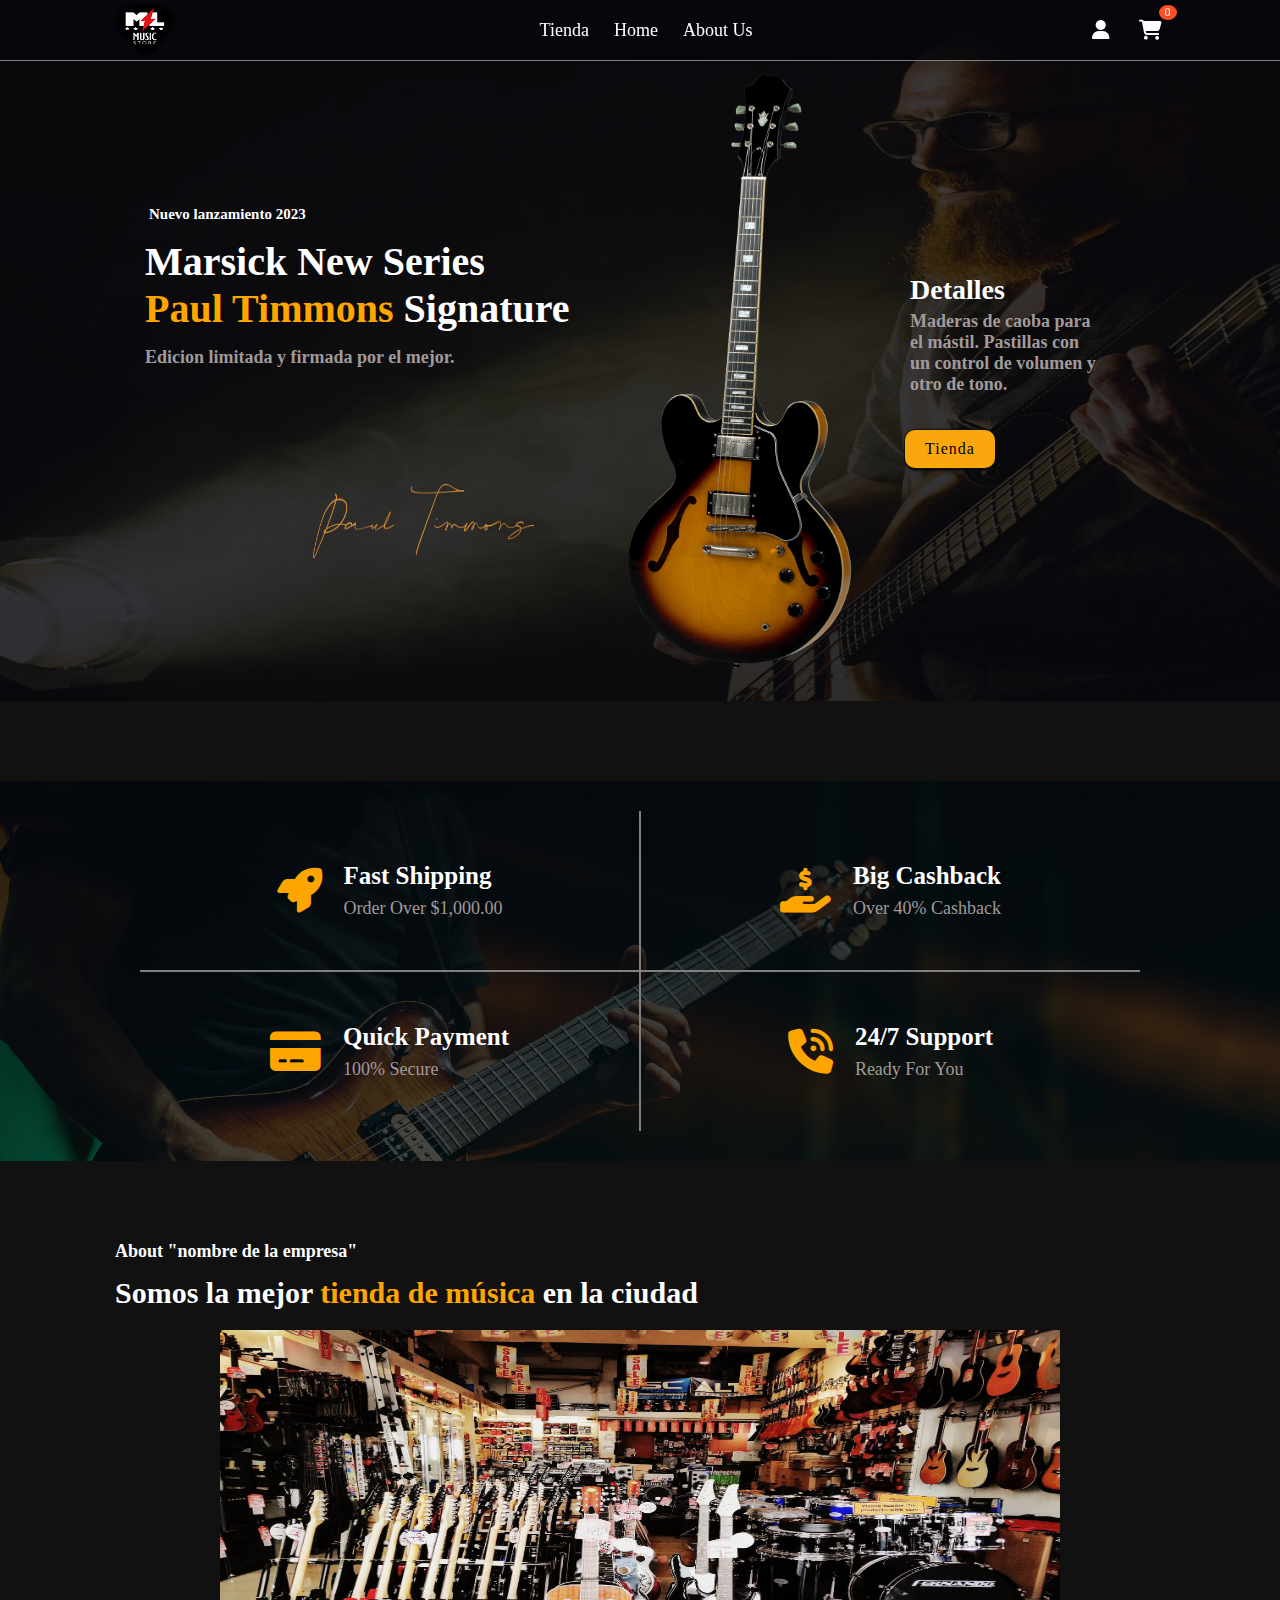
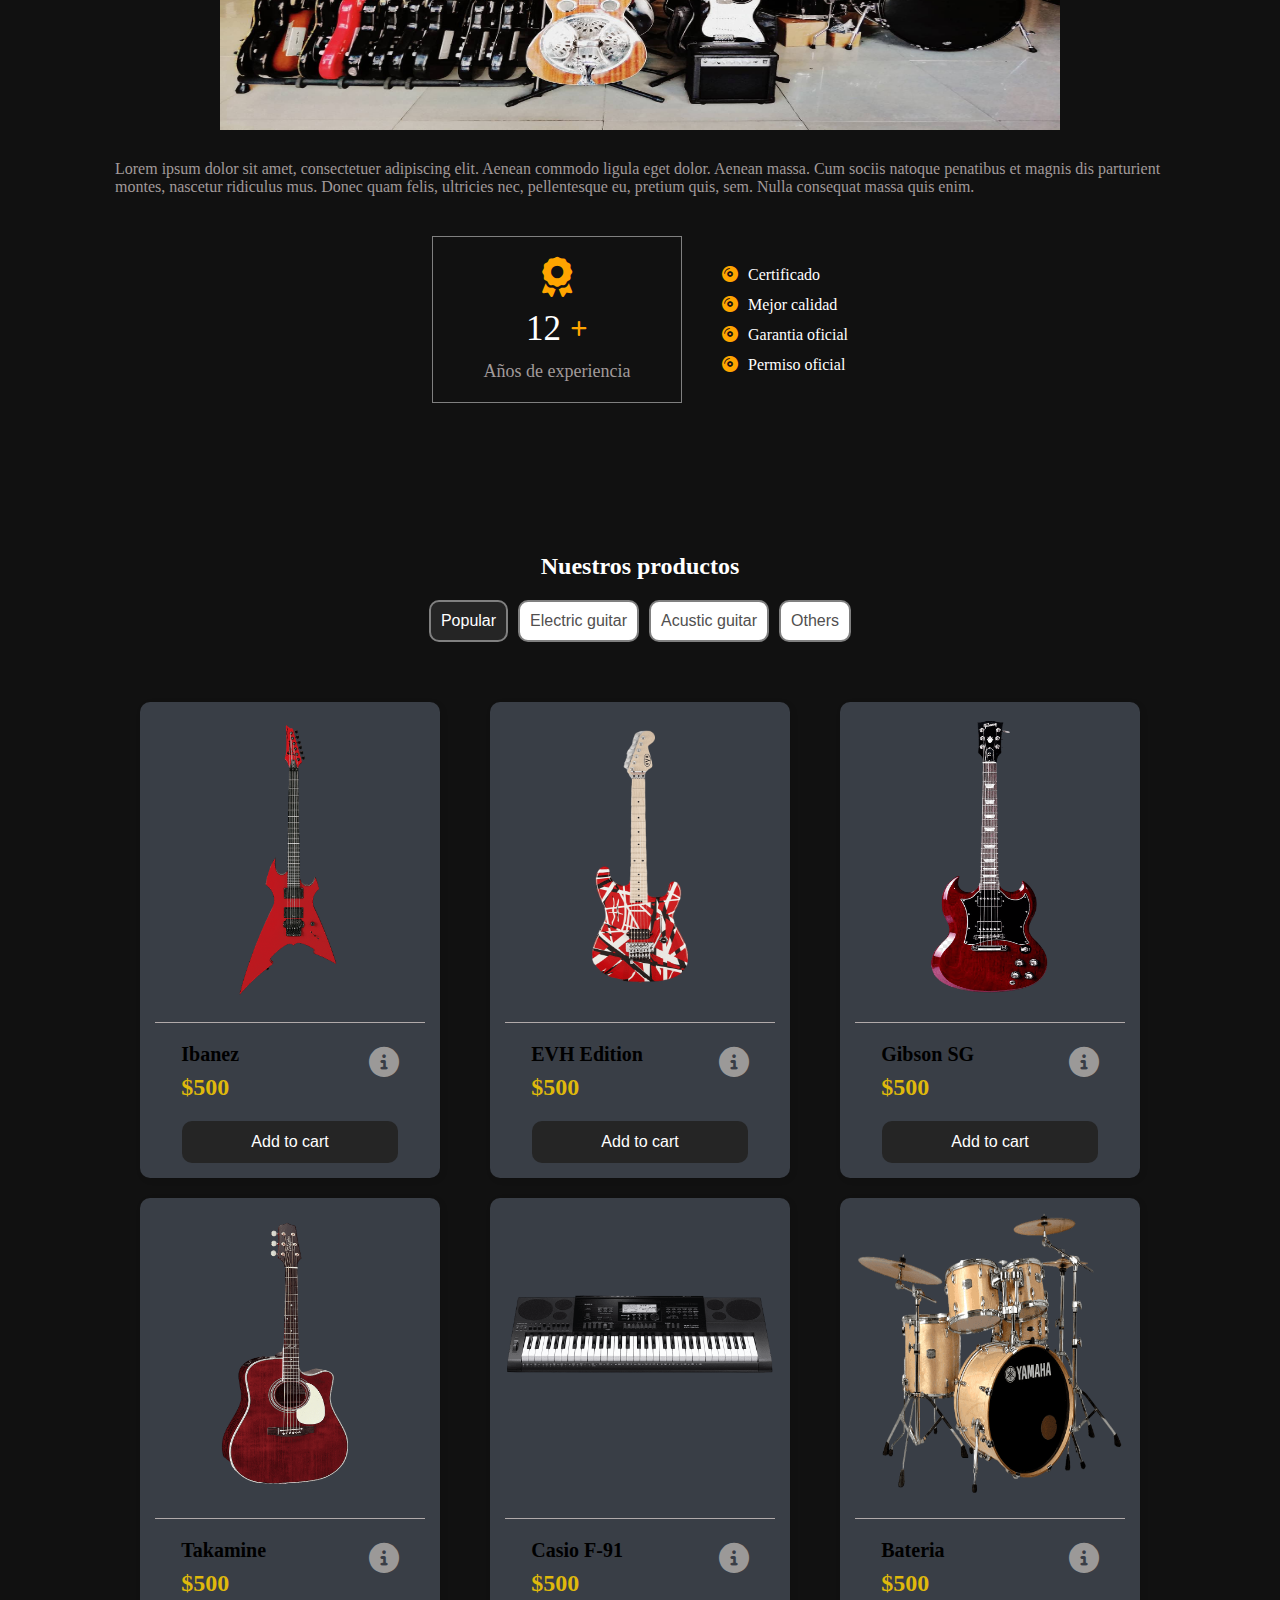
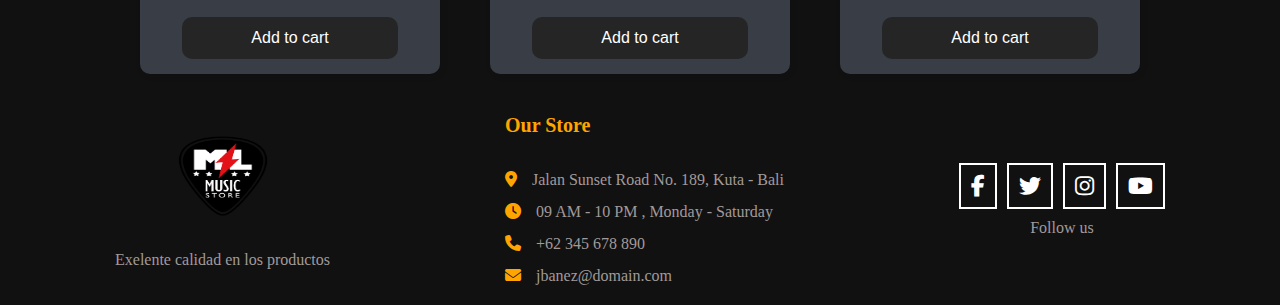
==== commit 9d942951: "queries" ====
--- a/index.html
+++ b/index.html
@@ -17,98 +17,104 @@
 </head>
 <body>
   
-  <header class="nav">
-
-    <div class="logo_container">
-      <img src="img/logo.png" alt="">
-    </div>
-
-    <nav class="menu">
-      <ul>
-        <li><a href="#store">Tienda</a></li>
-        <li><a href="#home">Home</a></li>
-        <li><a href="#about">About Us</a></li>
-      </ul>
-    </nav>
-
-    <div class="icons">
-
-      <div class="login">
-        <a href=""><i class="fa-solid fa-user" ></i></a>
-      </div>
-
-      <div class="icon_cart">
-        <i class="fa-solid fa-cart-shopping icon"></i>
-        <span class="products_in_cart"></span>
-      </div>
-
-      <div class="icon_bars_container">
-        <i class="fa-solid fa-bars toggle"></i>
-      </div>
-
-    </div>
-   
-
-    <section class="cart_container hide">
-      <div class="cart">
-        <h2 class="tittle_cart">Shopping Cart</h2>
-        <i class="fa-solid fa-delete-left back"></i>
-        <div class="products_cart">
-          <!-- <div class="card_product_cart">
-  
-            <div class="img_product_cart">
-              <img src="img/gibsonyoung_cart.png" alt="">
-            </div>
-  
-            <div class="data_product_cart">
-  
-              <div class="type_guitar_cart">
-                <h2>Gibson</h2>
-                <span>Eléctrico</span>
-                <span>Variante: Red and Black</span>
+  <div class="header_container">
+
+    <header class="header">
+  
+      <div class="logo_container">
+        <img src="img/logo.png" alt="">
+      </div>
+  
+      <nav class="menu">
+        <ul>
+          <li><a href="#store">Tienda</a></li>
+          <li><a href="#home">Home</a></li>
+          <li><a href="#about">About Us</a></li>
+        </ul>
+      </nav>
+  
+      <div class="icons">
+  
+        <div class="login">
+          <a href=""><i class="fa-solid fa-user" ></i></a>
+        </div>
+  
+        <div class="icon_cart">
+          <i class="fa-solid fa-cart-shopping icon"></i>
+          <span class="products_in_cart"></span>
+        </div>
+  
+        <div class="icon_bars_container">
+          <i class="fa-solid fa-bars toggle"></i>
+        </div>
+  
+      </div>
+     
+  
+      <section class="cart_container hide">
+        <div class="cart">
+          <h2 class="tittle_cart">Shopping Cart</h2>
+          <i class="fa-solid fa-delete-left back"></i>
+          <div class="products_cart">
+            <!-- <div class="card_product_cart">
+    
+              <div class="img_product_cart">
+                <img src="img/gibsonyoung_cart.png" alt="">
               </div>
-  
-  
-              <div class="price_product_container">
-                <div class="quantity">
-                  <button>-</button>
-                  <span>1</span>
-                  <button>+</button>
+    
+              <div class="data_product_cart">
+    
+                <div class="type_guitar_cart">
+                  <h2>Gibson</h2>
+                  <span>Eléctrico</span>
+                  <span>Variante: Red and Black</span>
                 </div>
-                <span>$500</span>
+    
+    
+                <div class="price_product_container">
+                  <div class="quantity">
+                    <button>-</button>
+                    <span>1</span>
+                    <button>+</button>
+                  </div>
+                  <span>$500</span>
+                </div>
+    
               </div>
-  
-            </div>
-  
-            <i class="fa-solid fa-square-xmark"></i>
-  
-  
-          </div>  -->
-        </div>
-        <div class="total_container">
-
-          <div class="total_cart_container">
-            <span class="products">Productos: </span> <span class="led_products"></span>
-          </div>
-
-          <div class="subtotal_container">
-            <span class="subtotal_tittle">Subtotal: </span><span class="subtotal"></span>
-          </div>
-
-          <div class="delivery_container">
-            <span class="delivery">Delivery:</span> <span class="free">Gratis</span>
-          </div>
-
-          <div class="final_total">
-            <span class="total_tittle">Total: </span><span class="total"></span>
-          </div>
-        </div>
-      </div>
-      <button class="buy_button">Comprar</button>
-    </section>
-    
-    
-  </header>
+    
+              <i class="fa-solid fa-square-xmark"></i>
+    
+    
+            </div>  -->
+          </div>
+          <div class="total_container">
+  
+            <div class="total_cart_container">
+              <span class="products">Productos: </span> 
+              <div class="led_products_container">
+                <span class="led_products"></span>
+              </div>
+            </div>
+  
+            <div class="subtotal_container">
+              <span class="subtotal_tittle">Subtotal: </span><span class="subtotal"></span>
+            </div>
+  
+            <div class="delivery_container">
+              <span class="delivery">Delivery:</span> <span class="free">Gratis</span>
+            </div>
+  
+            <div class="final_total">
+              <span class="total_tittle">Total: </span><span class="total"></span>
+            </div>
+          </div>
+        </div>
+        <button class="buy_button">Comprar</button>
+      </section>
+      
+      
+    </header>
+  </div>
 
   <div class="main_container" >
     <main id="home" class="main">
--- a/styles.css
+++ b/styles.css
@@ -43,7 +43,20 @@
 
 /* ----Menu---- */
 
-.nav { 
+.header_container {
+  width: 100%;
+  display: flex;
+  justify-content: center;
+  align-items: center;
+  position: sticky;
+  top: 0;
+  z-index: 1;
+  background: linear-gradient(rgba(5,7,12,0.76),rgba(5,7,12,0.84));
+  border-bottom: 1px solid gray;
+}
+
+
+.header { 
   width: 100%;
   height: 60px;
   position: sticky;
@@ -755,6 +768,7 @@
   color: red;
   position: absolute;
   top: -10px;
+  display: none;
 }
 
 
@@ -1037,6 +1051,7 @@
   display: flex;
   justify-content: center;
   align-items: center;
+  margin-bottom: 20px;
 }
 
 .footer {
@@ -1045,6 +1060,7 @@
   justify-content: space-between;
   align-items: center;
   flex-wrap: wrap;
+
   
 }
 
@@ -1053,6 +1069,7 @@
   display: flex;
   justify-content: center;
   align-items: center;
+  gap: 20px;
 }
 
 .footer_logo_container {
--- a/querys.css
+++ b/querys.css
@@ -363,20 +363,25 @@
 /* ----Carrito---- */
 .cart_container {
   width: 100%;
-  height:600px;
-  margin-top: 20px;
+  height:100vh;
+  margin-top: none;
+  
+  display: flex;
+  justify-content: center;
+  align-items: center;
+  top: 0;
 }
 
 
 .products_cart {
-  height: 200px;
+  height: 100%;
   background-color: none;
 }
 
 
 .cart {
   width: 100%;
-  height: 550px;
+  height: 100%;
   
   display: flex;
   flex-direction: column;
@@ -392,15 +397,27 @@
   justify-content: center;
   align-items: center;
   padding: 10px 0;
-  background-color: rgb(255, 79, 39);
+  /* background-color: rgb(255, 79, 39); */
+  background-color: #23272c;
   color:white;
-}
-
+
+ 
+}
+
+/* boton cerrar */
+.back {
+  color: red;
+  position: absolute;
+  top: 16px;
+  right: 10px;
+  font-size: 20px;
+  
+}
 
 
 .card_product_cart {
-  width: 250px;
-  background-color: aqua;
+  width: 290px;
+  
   display: flex;
   justify-content: center;
   align-items: center;
@@ -517,7 +534,7 @@
   
   gap: 10px;
   width: 100%;
-  height: auto;
+  height: 200px;
   padding: 5px;
   overflow-x: none;
   
@@ -558,13 +575,13 @@
 }
 
 .total_container {
-  width: 80%;
+  width: 60%;
   height: 130px;
   border-radius: 10px;
   background-color: rgb(246, 240, 240);
   color: black;
-  padding: 5px ;
-  margin-top: 10px;
+  padding: none ;
+  margin-top: 60px;
   display: flex;
   
   justify-content: center;
@@ -577,7 +594,7 @@
 
 
 
-.subtotal_container  , .final_total , .delivery_container {
+.subtotal_container  , .final_total , .delivery_container, .total_cart_container{
   width: 100%;
   display: flex;
   justify-content: space-between;
@@ -596,7 +613,16 @@
   
 }
 
-
+.led_products {
+  width: 50%;
+  display: flex;
+  justify-content: center;
+  align-items: center;
+}
+
+.hide {
+  display: none;
+ }
 
 .final_total {
   margin-top: 10px;
@@ -612,8 +638,8 @@
 }
 
 .buy_button {
-  margin-top: 10px;
-  margin-bottom: 40px;
+  margin-top: none;
+  margin-bottom: 90px;
   
 }
 
@@ -622,6 +648,8 @@
   border: 1px solid rgb(98, 89, 89);
   
 }
+
+
 
 
 
@@ -1405,11 +1433,22 @@
   
 }
 
+
+.products {
+  width: 50%;
+}
+
+.led_products_container {
+  width: 50%;
+  display: flex;
+  justify-content: center;
+  align-items: center;
+  
+}
+
 .led_products {
-  width: 50%;
-  display: flex;
-  justify-content: center;
-  align-items: center;
+  width: 100%;
+  margin-left: 10px;
 }
 
 
@@ -1608,4 +1647,265 @@
 
 
 
+}
+
+@media screen and (min-width: 481px) and (max-width: 768px){
+
+
+
+ /*--Main--- */
+  
+  .left_main_container {
+    margin-top: -20px;
+    
+    height: 80%;
+    
+  }
+
+  .release {
+    
+    width:80%;
+    margin-top: 50px;
+    margin-left: 28px;
+  }
+
+
+  .new_guitar_container {
+    
+    margin: 15px 0;
+  }
+
+  .new_guitar_container :nth-child(1), .new_guitar_container :nth-child(3) {
+    font-size: 30px;
+  }
+
+  .signature_img_container {
+    
+    width: 100%;
+    margin-left: 0;
+  }
+
+
+  .right_main_container {
+    flex-direction: column;
+    justify-content: flex-start;
+    margin-top: 17px;
+    
+  }
+
+  .guitar_paul_container {
+    margin-top: 45px;
+    height: 300px;
+    
+    
+
+  }
+
+  .info_guitar_paul_container {
+    width: 100%;
+    margin-top: 40px;
+  }
+
+  .details h3 {
+    font-size: 20px;
+  }
+
+  .info_guitar_paul h4 {
+    font-size: 18px;
+  }
+
+  
+
+  .cart_container {
+    width: 450px;
+    
+  }
+
+  
+
+  .type_guitar_cart h2 {
+    color: black;
+  }
+
+/* boton cerrar */
+.cart .back {
+  display:none;
+  
+}
+  
+  
+
+ 
+
+   /* ----Ventajas de la web---- */
+
+  /* lineas de lo items/ventajas */
+.first {
+  border-right: none;
+  border-bottom: 1px groove grey;
+}
+ .second {
+  border-left: none;
+  border-top: 1px groove grey;
+  border-bottom: 1px groove grey;
+} 
+
+.third {
+  border-right: none;
+  border-top: 1px groove grey;
+  border-bottom: 1px groove grey;
+} 
+.fourth {
+  border-left: none;
+  border-top: 1px groove grey;
+}
+
+
+
+.footer {
+  justify-content: space-around;
+  flex-wrap: wrap;
+  gap: 40px;
+
+}
+
+
+
+
+
+
+}
+
+@media screen and (min-width: 768px) and (max-width: 1149px) {
+
+
+  /* ---Ventajas--- */
+
+  .item {
+    display: flex;
+    width: 345px;
+    height: 160px;
+    justify-content: center;
+    align-items: center;
+    gap: 22px;
+    
+  
+  }
+
+  /* lineas de lo items */
+.first {
+  border-right: 1px groove grey;
+  border-bottom: 1px groove grey;
+}
+ .second {
+  border-left: 1px groove grey;
+  border-bottom: 1px groove grey;
+  border-top: none;
+} 
+
+.third {
+  border-right: 1px groove grey;
+  border-top: 1px groove grey;
+  border-bottom: none;
+} 
+.fourth {
+ border-left: 1px groove grey;
+  
+}
+/* ---- */
+
+
+
+
+
+  /* --Carrito--- */
+  .cart_container {
+    width: 450px;
+    
+  }
+
+  
+
+  .type_guitar_cart h2 {
+    color: black;
+  }
+
+  /* boton cerrar */
+  .cart .back {
+    display:none;
+    
+  }
+
+  
+  
+  
+
+
+
+
+
+} 
+
+
+@media screen and (min-width: 1150px){
+
+  .header {
+    max-width: 1100px;
+    border: none;
+    background: none;
+  }
+
+
+  .main_container {
+    display: flex;
+    justify-content: center;
+    align-items: center;
+    background-image: linear-gradient(rgba(5,7,12,0.76),rgba(5,7,12,0.84)),url(img/main_img.jpg);
+    background-repeat: no-repeat;
+    background-position: center;
+    background-size: 150% 100%;
+  }
+
+  .main {
+    max-width: 1050px;
+    background: none;
+  }
+
+  #about {
+    max-width: 1050px;
+    display: flex;
+    justify-content: center;
+    align-items: center;
+    
+  }
+
+
+  .shop {
+    max-width: 1050px;
+  }
+
+  .footer {
+    max-width: 1050px;
+  }
+
+
+   /* --Carrito--- */
+   .cart_container {
+    width: 450px;
+    
+  }
+
+  
+
+  .type_guitar_cart h2 {
+    color: black;
+  }
+
+  /* boton cerrar */
+  .cart .back {
+    display:none;
+    
+  }
+
+
 }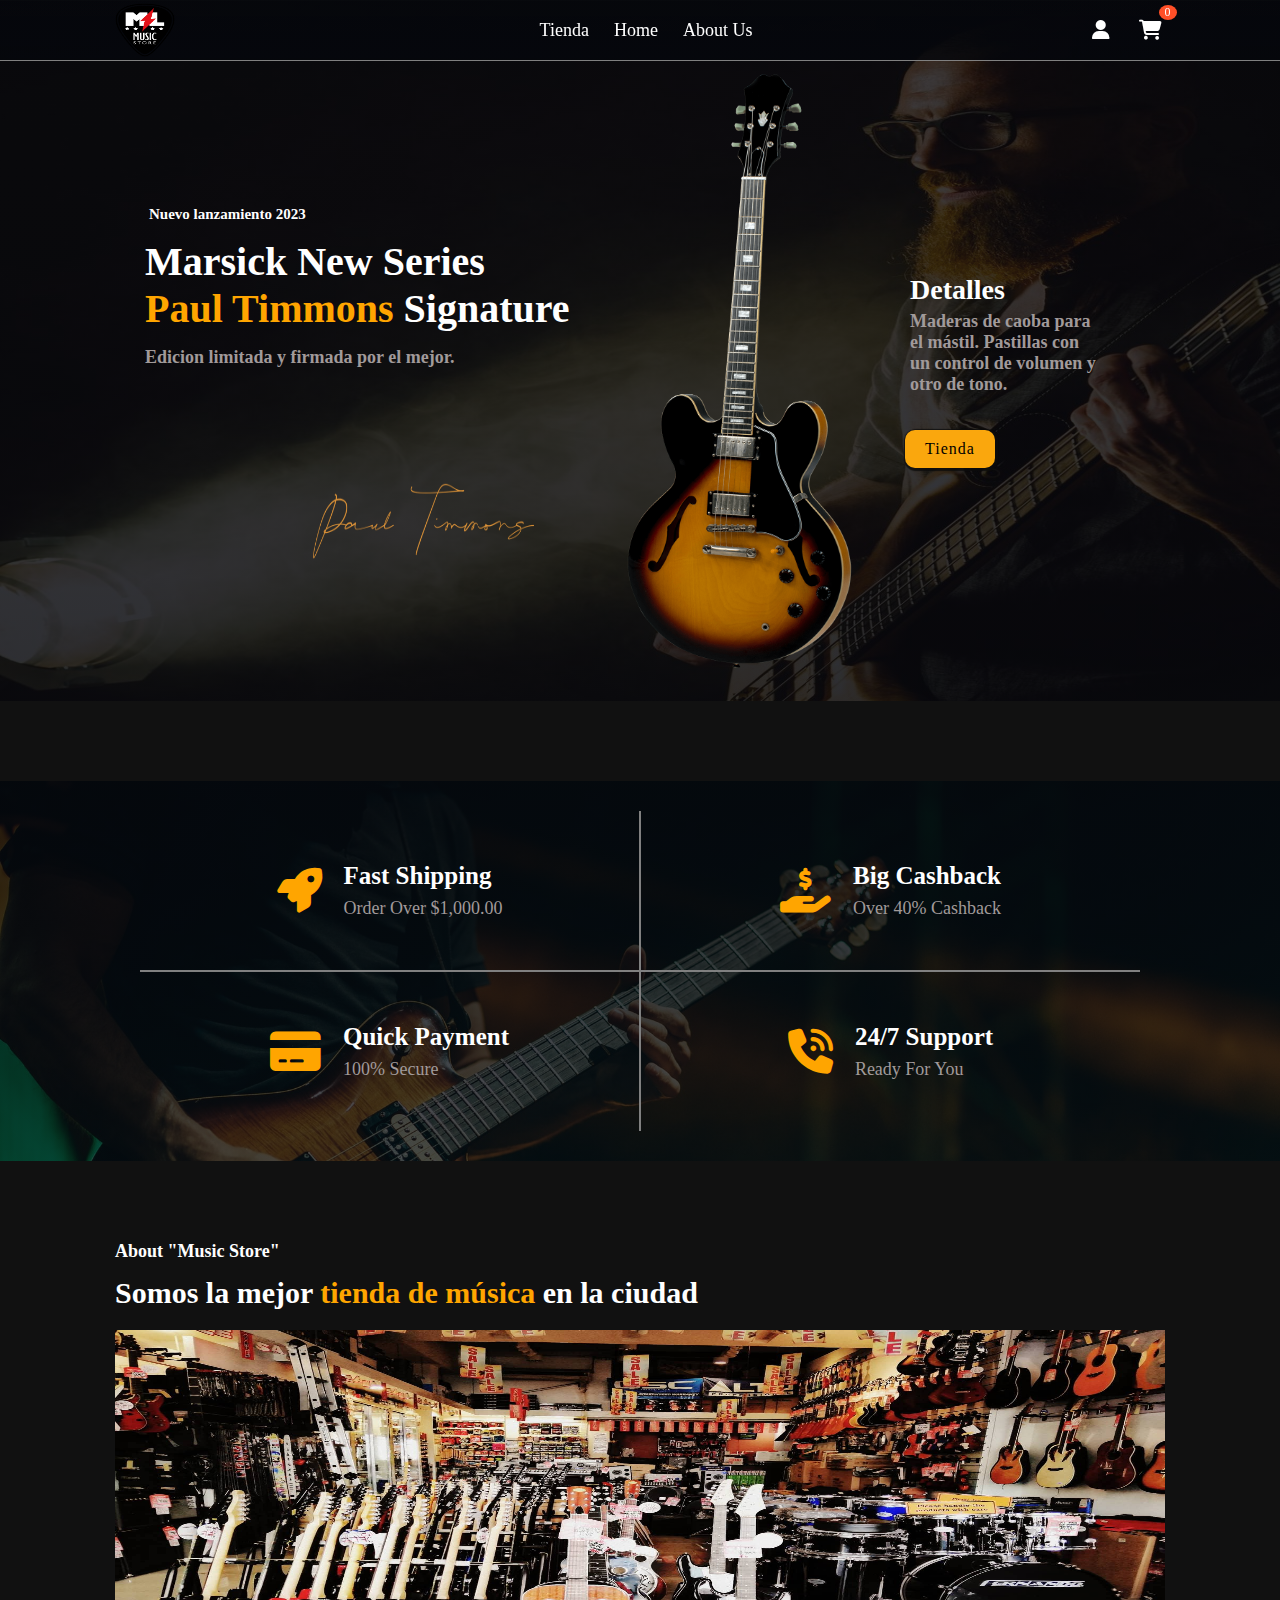
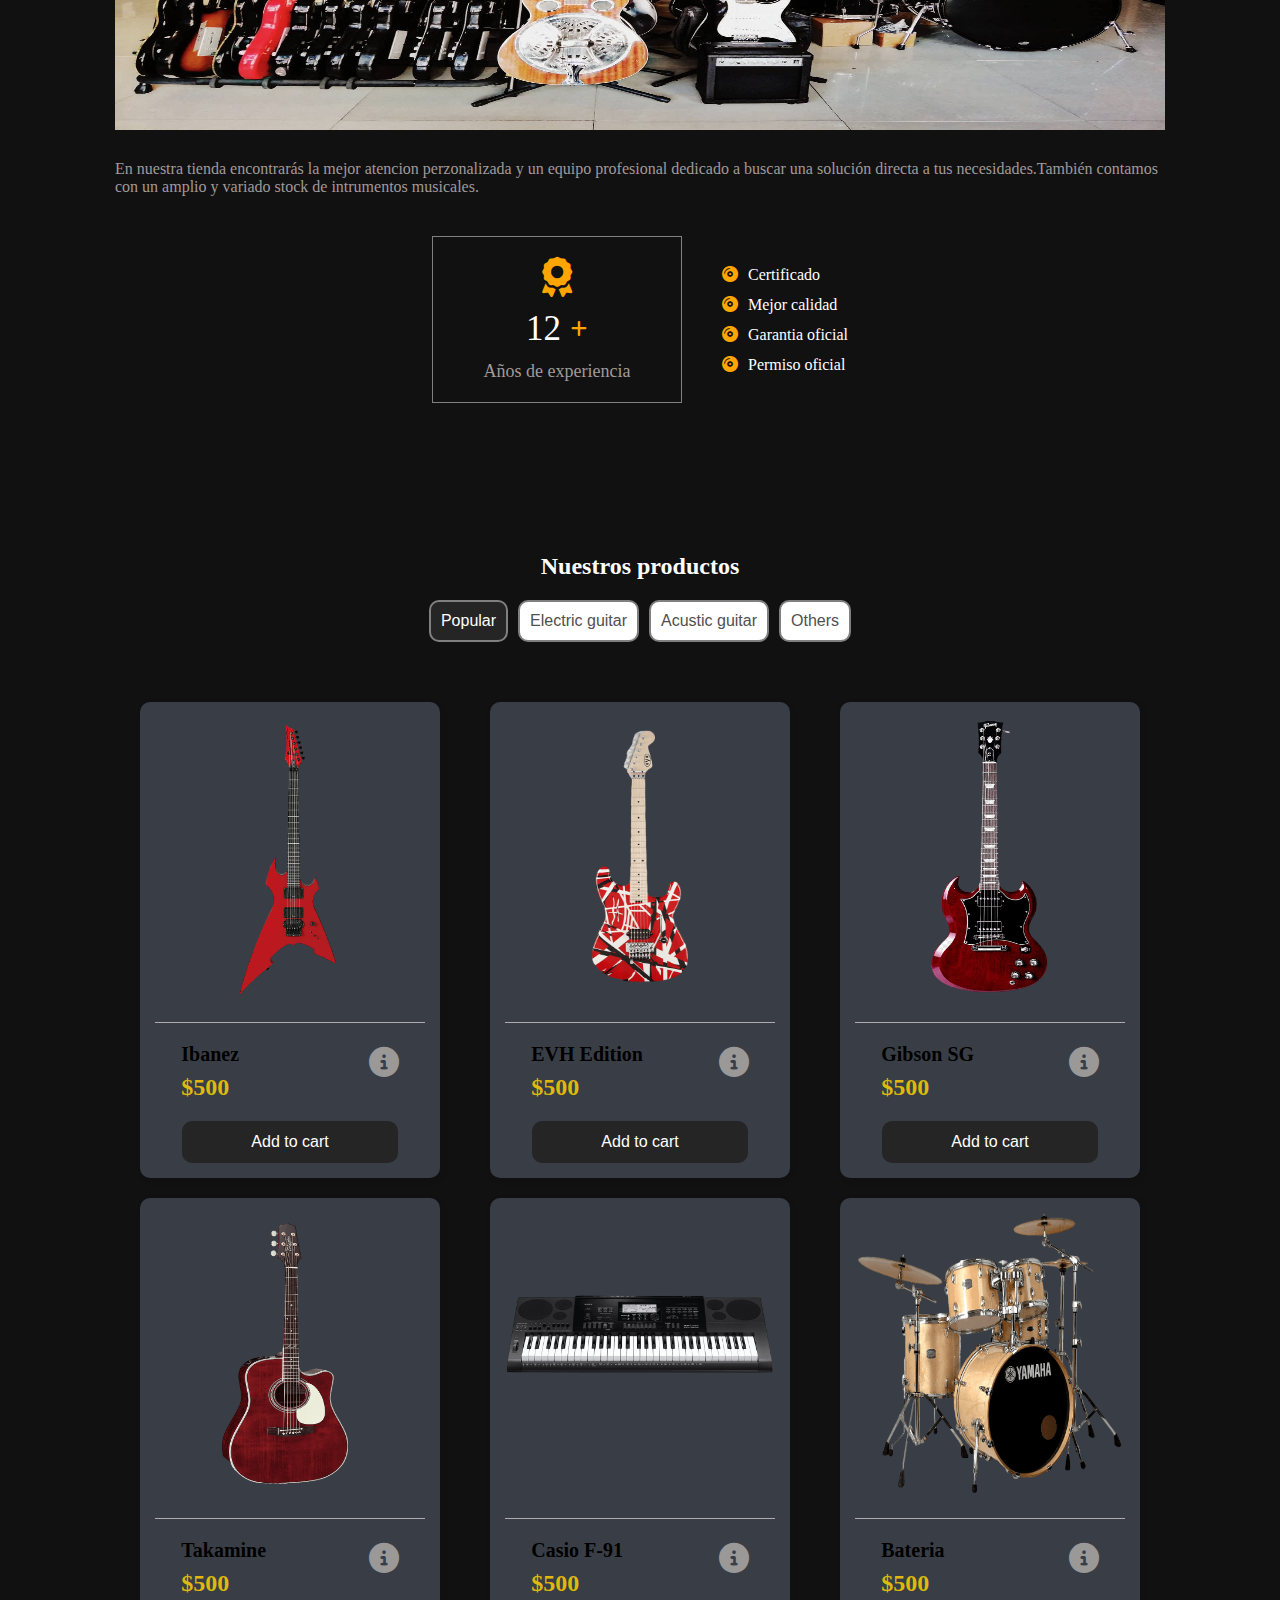
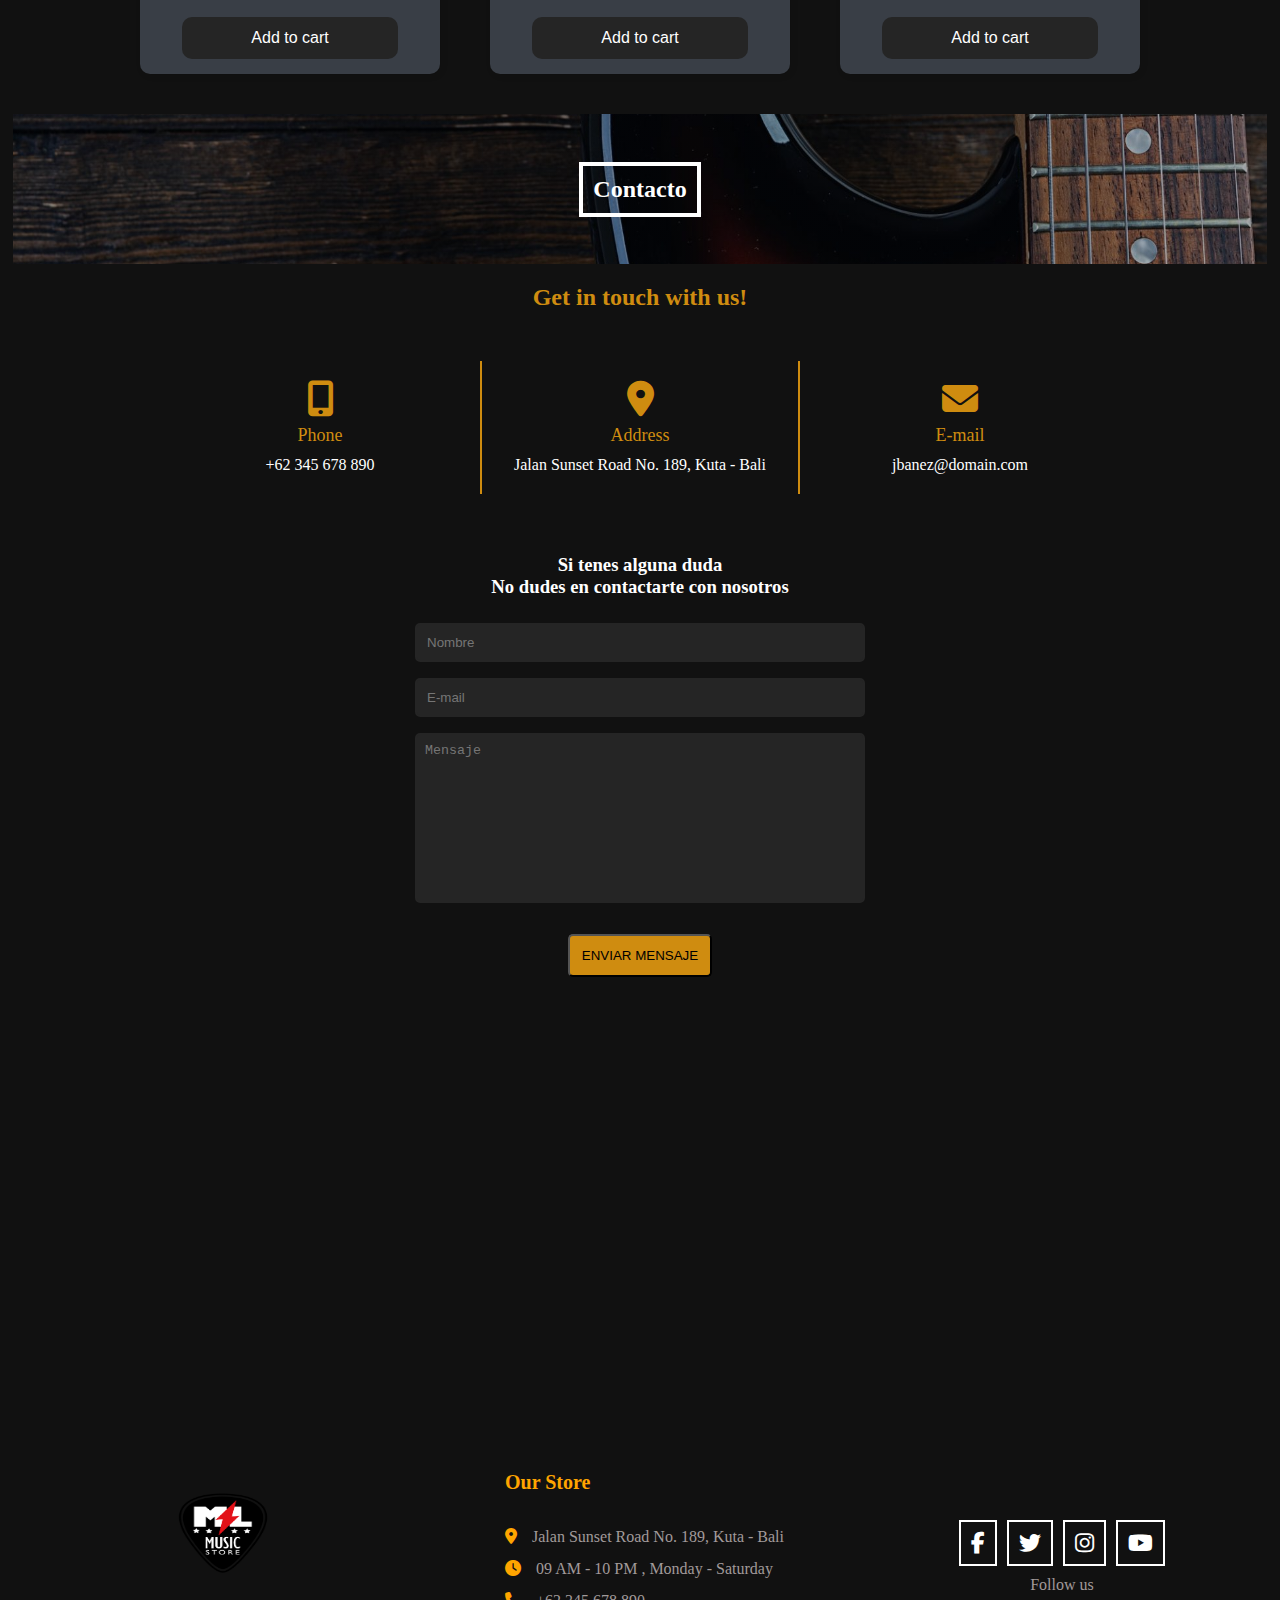
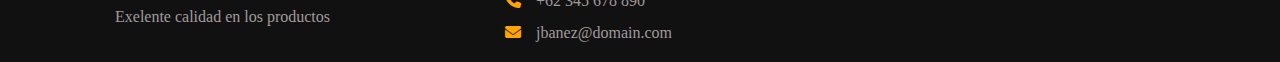
==== commit ab616654: "cambio" ====
--- a/index.html
+++ b/index.html
@@ -36,7 +36,7 @@
       <div class="icons">
   
         <div class="login">
-          <a href=""><i class="fa-solid fa-user" ></i></a>
+          <a href="login.html"><i class="fa-solid fa-user" ></i></a>
         </div>
   
         <div class="icon_cart">
@@ -211,7 +211,7 @@
   <div class="about_container">
     <section id="about">
       <div class="tittle_about_container">
-        <h3>About "nombre de la empresa"</h3>
+        <h3>About "Music Store"</h3>
         <h2>Somos la mejor <b class="music_shop">tienda de música</b> en la ciudad</h2>
         <div class="about_img_container">
           <img src="img/about_img.jpg" alt="">
@@ -220,7 +220,7 @@
 
 
       <div class="info_about_container">
-        <p>Lorem ipsum dolor sit amet, consectetuer adipiscing elit. Aenean commodo ligula eget dolor. Aenean massa. Cum sociis natoque penatibus et magnis dis parturient montes, nascetur ridiculus mus. Donec quam felis, ultricies nec, pellentesque eu, pretium quis, sem. Nulla consequat massa quis enim.
+        <p>En nuestra tienda encontrarás la mejor atencion perzonalizada y un equipo profesional dedicado a buscar una solución directa a tus necesidades.También contamos con un amplio y variado stock de intrumentos musicales.
         </p>
 
         <div class="experience_year_container">
@@ -282,6 +282,60 @@
   </div>
 
 
+  <div class="contact_container">
+    <div class="contact_tittle">
+      <div class="contact_banner">
+        <h2>Contacto </h2>
+      </div>
+    </div>
+    <div class="contact_info_container">
+      <h2>Get in touch with us!</h2>
+      <div class="icon_contact_container">
+
+        <div class="contact_info">
+          <div>
+            <i class="fa-solid fa-mobile-screen-button"></i>
+            <span>Phone</span>
+          </div>
+          <p>+62 345 678 890</p>
+        </div>
+
+        <div class="contact_info second_bars">
+          <div>
+            <i class="fa-solid fa-location-dot"></i>
+            <span>Address</span>
+          </div>
+          <p>Jalan Sunset Road No. 189, Kuta - Bali</p>
+        </div>
+
+        <div class="contact_info">
+          <div>
+            <i class="fa-solid fa-envelope"></i>
+            <span>E-mail</span>
+          </div>
+          <p>jbanez@domain.com</p>
+        </div>
+
+      </div>
+      <div class="text_contact_form">
+        <h3>Si tenes alguna duda</h3>
+        <h3>No dudes en contactarte con nosotros </h3>
+      </div>
+      <form action="" class="contact_form">
+        <input type="text" placeholder="Nombre">
+        <input type="email" placeholder="E-mail">
+        <textarea name="" id="" cols="30" rows="10" placeholder="Mensaje" ></textarea>
+        <button class="contact_btn_form">Enviar mensaje</button>
+      </form>
+
+      <div>
+        <iframe src="https://www.google.com/maps/embed?pb=!1m23!1m12!1m3!1d22088.968417511132!2d-58.40332557059586!3d-34.615670397220036!2m3!1f0!2f0!3f0!3m2!1i1024!2i768!4f13.1!4m8!3e6!4m0!4m5!1s0x95bccac530cdee89%3A0xf8798dffb77836d0!2sTalcahuano%2084%2C%20C1013AAB%20CABA!3m2!1d-34.6077572!2d-58.3850729!5e0!3m2!1ses!2sar!4v1676773520175!5m2!1ses!2sar" width="600" height="450" style="border:0;" allowfullscreen="" loading="lazy" referrerpolicy="no-referrer-when-downgrade"></iframe>
+      </div>
+      
+    </div>
+  </div>
+
+
   <div class="footer_container">
     <footer class="footer">  
 
--- a/styles.css
+++ b/styles.css
@@ -438,7 +438,7 @@
 
 
 .about_img_container {
-  width: 80%;
+  width: 100%;
   height: 400px;
   margin: auto;
 }
@@ -909,6 +909,18 @@
 }
 
 
+/* propiedad para desabilitar boton de compra cuando no haya producto */
+.disabled {
+  cursor: not-allowed;
+  pointer-events: none;
+  /*Button disabled - CSS color class*/
+  
+  background-color: grey;
+
+}
+
+
+
 
 
 /*  --------*/
@@ -975,7 +987,7 @@
   
   width: 20px;
   height: 20px;
-  border-radius: 50%;
+  border-radius: 30%;
   font-weight: 700;
   background-color: white;
   cursor: pointer;
@@ -1001,6 +1013,13 @@
   
 }
 
+.disabled_minus { 
+  cursor: not-allowed;
+  pointer-events: none;
+  /*Button disabled - CSS color class*/
+  
+  
+}
 
 
 /* ----icono carrito */
@@ -1043,6 +1062,170 @@
 
 
 
+/* -----Seccion de contacto---- */
+
+.contact_container {
+  width: 100%;
+  margin-top: 40px;
+  display: flex;
+  flex-direction: column;
+  justify-content: center;
+  align-items: center;
+}
+
+.contact_tittle {
+  width: 100%;
+  display: flex;
+  justify-content: center;
+  align-items: center;
+  
+}
+
+.contact_banner {
+  width: 98%;
+  background-image:linear-gradient(rgba(5,7,12,0.36),rgba(5,7,12,0.34)),url(img/contact_banner.jpg);
+  background-position: center;
+  background-size: cover;
+  background-repeat: no-repeat;
+  height: 150px;
+  display: flex;
+  justify-content: center;
+  align-items: center;
+}
+
+.contact_banner h2 {
+  border: 4px solid white;
+  padding: 10px;
+  color: white;
+}
+
+.contact_info_container {
+  width: 100%;
+  display: flex;
+  justify-content: center;
+  align-items: center;
+  flex-direction: column;
+  
+}
+
+.contact_info_container h2 {
+  margin-top: 20px;
+  color: rgb(207, 140, 16);;
+}
+
+.icon_contact_container {
+  display: flex;
+  justify-content: center;
+  align-items: center;
+  flex-wrap: wrap;
+  margin-top: 50px;
+}
+
+.second_bars{
+  border-left:2px solid  rgb(207, 140, 16);
+  border-right:2px solid  rgb(207, 140, 16);
+}
+
+.contact_info {
+  width: 320px;
+  display: flex;
+  flex-direction: column;
+  align-items: center;
+  gap: 10px;
+  padding: 20px;
+}
+
+.contact_info div {
+  display: flex;
+  flex-direction: column;
+  justify-content: center;
+  align-items: center;
+  color: rgb(207, 140, 16);
+  gap: 8px;
+  
+}
+
+.contact_info div i {
+  font-size: 36px;
+}
+
+.contact_info div span {
+  font-size: 18px;
+}
+
+.contact_info p {
+  color: white;
+}
+
+.text_contact_form {
+  margin-top: 60px;
+}
+
+.text_contact_form :nth-child(1) {
+  
+  display: flex;
+  justify-content: center;
+  align-items: center;
+  color: white;
+}
+
+.text_contact_form :nth-child(2) {
+  color: white;
+}
+
+
+.contact_form {
+  display: flex;
+  flex-direction: column;
+  justify-content: center;
+  align-items: center;
+  gap: 16px;
+  margin-top: 25px;
+}
+
+.contact_form input {
+  width: 450px;
+  outline: none;
+  background-color: #252525;
+  border-radius: 5px;
+  padding: 10px;
+  color: white;
+  transition: all 0.3s;
+  border: 2px solid #252525;
+}
+
+.contact_form textarea {
+  width: 450px;
+  background-color: #252525;
+  resize: none;
+  padding: 8px;
+  color: white;
+  border: 2px solid #252525;
+  transition: all 0.3s;
+  outline: none;
+  border-radius: 5px;
+}
+
+
+.contact_form input:focus, .contact_form textarea:focus {
+  border: 2px solid rgb(207, 140, 16);
+}
+
+.contact_btn_form {
+  padding: 12px;
+  border-radius: 5px;
+  margin-top: 15px;
+  color: black;
+  cursor: pointer;
+  background-color: rgb(207, 140, 16);
+  text-transform: uppercase;
+}
+
+
+
+
+
+
 /* -------Footer------- */
 
 .footer_container {
@@ -1163,4 +1346,280 @@
 
 .social_media_footer span {
   color: var(--color_grey);
-}+}
+
+
+/* ------------------------------------------------------------------------- */
+
+/* ----Pagina de Login----- */
+.background_login_page {
+  width: 100%;
+  height: 100vh;
+  background-image:linear-gradient(rgba(5,7,12,0.66),rgba(5,7,12,0.74)),url(img/login_back.jpg);
+  background-position: center;
+  background-repeat:no-repeat;
+  background-size: cover;
+  display: flex;
+  justify-content: center;
+  align-items: center;
+  
+}
+
+
+.main_login_container {
+  width: 360px;
+  display: flex;
+  flex-direction: column;
+  justify-content: center;
+  align-items: center;
+  background-color:rgba(5,7,12,0.82);
+  gap: 20px;
+  border-radius: 10px;
+  box-shadow: 2px 2px 6px black;
+
+}
+
+
+/* --Logo y titulo del login/formulario */
+
+.tittle_login_container {
+  display: flex;
+  flex-direction: column;
+  align-items: center;
+  width: 100%;
+}
+
+.login_logo_container {
+  width: 100%;
+  height: 160px;
+  display: flex;
+  justify-content: center;
+  align-items: center;
+  padding: 10px 0;
+}
+
+.login_logo_container img {
+  width: 120px;
+  height: 100px;
+}
+
+.main_login_container h2 {
+  
+  color: white;
+}
+
+
+/* ---formulario inputs */
+.form_login_container {
+  display: flex;
+  flex-direction: column;
+  gap: 15px;
+}
+
+.inputs_form {
+  padding: 8px 0;
+  border:2px solid black;
+  background-color: #424242;
+  outline: none;
+  transition: 0.3s;
+  border-radius: 5px;
+  color: white;
+}
+
+
+
+.btn_form {
+  padding: 10px 2px;
+  cursor: pointer;
+  border-radius: 5px;
+  background-color:darkorange;
+  border: none;
+  
+}
+
+
+/* ---redes sociales para registarse */
+
+.login_social_medias_container {
+  
+  height: 40px;
+  display: flex;
+  justify-content: center;
+  align-items: center;
+  gap: 10px;
+}
+
+
+.google{
+  width: 25px;
+  height: 22px;
+}
+
+.facebook {
+  width: 18px;
+  height: 20px;
+  
+}
+
+.twitter{
+  width: 22px;
+  height: 20px;
+}
+
+
+.send_to_register_container {
+  display: flex;
+  justify-content: center;
+  align-items: center;
+  gap: 10px;
+  margin-bottom: 10px;
+}
+
+.send_to_register_container h3 {
+  font-size: 15px;
+  color: white;
+}
+
+.send_to_register_container a {
+  color: orange;
+}
+
+
+
+/* -----Seccion Registro---- */
+.background_register_page {
+  width: 100%;
+  height: 100vh;
+  background-image:linear-gradient(rgba(5,7,12,0.66),rgba(5,7,12,0.74)),url(img/register_background.jpg);
+  background-position: center;
+  background-repeat:no-repeat;
+  background-size: cover;
+  display: flex;
+  
+  justify-content: center;
+  align-items: center;
+}
+
+
+.main_register_container {
+  display: flex;
+  justify-content: center;
+  align-items: center;
+}
+
+
+
+.form_register_container {
+  width: 350px;
+  display: flex;
+  flex-direction: column;
+  align-items: center;
+  gap: 20px;
+  background-color:rgba(5,7,12,0.72);
+  border-radius: 10px;
+  box-shadow: 2px 2px 6px black;
+  padding-bottom: 20px;
+}
+
+
+
+.form_register {
+  display: flex;
+  flex-direction: column;
+  gap: 20px;
+  
+}
+
+.form_register_container .tittle_login_container h2 {
+  color: white;
+}
+
+
+.data-box {
+  position: relative;
+}
+
+.form_register .data-box .input {
+  width: 220px;
+}
+
+
+.input {
+  padding: 10px 12px;
+  border-radius: 5px;
+  outline: none;
+  
+  background-color: #111;
+  border: none;
+  color: white;
+  border: 1px groove white;
+  height: 45px;
+}
+
+.label {
+  position: absolute;
+  left: 10px;
+  top: 12px;
+  transition: 0.4s;
+  color: white;
+  background-color: #111;
+  width: 90%;
+}
+
+.input:focus~.label, .input:valid ~ .label{
+  color: orange;
+  font-size: 12px;
+  top:-8px;
+  left: 9px;
+  width: auto;
+  padding: 0 4px;
+}
+
+
+.btn_register {
+  padding: 6px ;
+  border-radius: 5px;
+  outline: none;
+  border: none;
+}
+
+
+.back_home{
+  position: absolute;
+  top: 10px;
+  left: 10px;
+  display: flex;
+  justify-content: center;
+  align-items: center;
+  gap: 5px;
+}
+
+.back_home div img {
+  width: 40px;
+  height: 40px;
+  filter: brightness(200%);
+  animation: rotateNote 2s infinite alternate-reverse;
+}
+
+
+.back_home a {
+  color: orange;
+  font-size: 20px;
+  letter-spacing: 1px;
+}
+
+@keyframes rotateNote {
+  from {
+    transform: rotate(-30deg) ;
+  }
+  to {
+    transform: rotate(0deg);
+  }
+  
+}
+
+
+
+
+
+
--- a/querys.css
+++ b/querys.css
@@ -772,6 +772,15 @@
 }
 
 
+/* ---------Seccion login-------- */
+
+.background_login_page {
+  padding: 10px;
+}
+
+
+
+
 
 
 }
@@ -1644,6 +1653,11 @@
 }
 
 
+/* ---Seccion login--- */
+.background_login_page {
+  padding: 10px;
+}
+
 
 
 
@@ -1907,5 +1921,15 @@
     
   }
 
+  /* propiedad para desabilitar boton de compra cuando no haya producto */
+.disabled {
+  cursor: not-allowed;
+  pointer-events: none;
+  /*Button disabled - CSS color class*/
+  
+  background-color: red;
+
+}
+
 
 }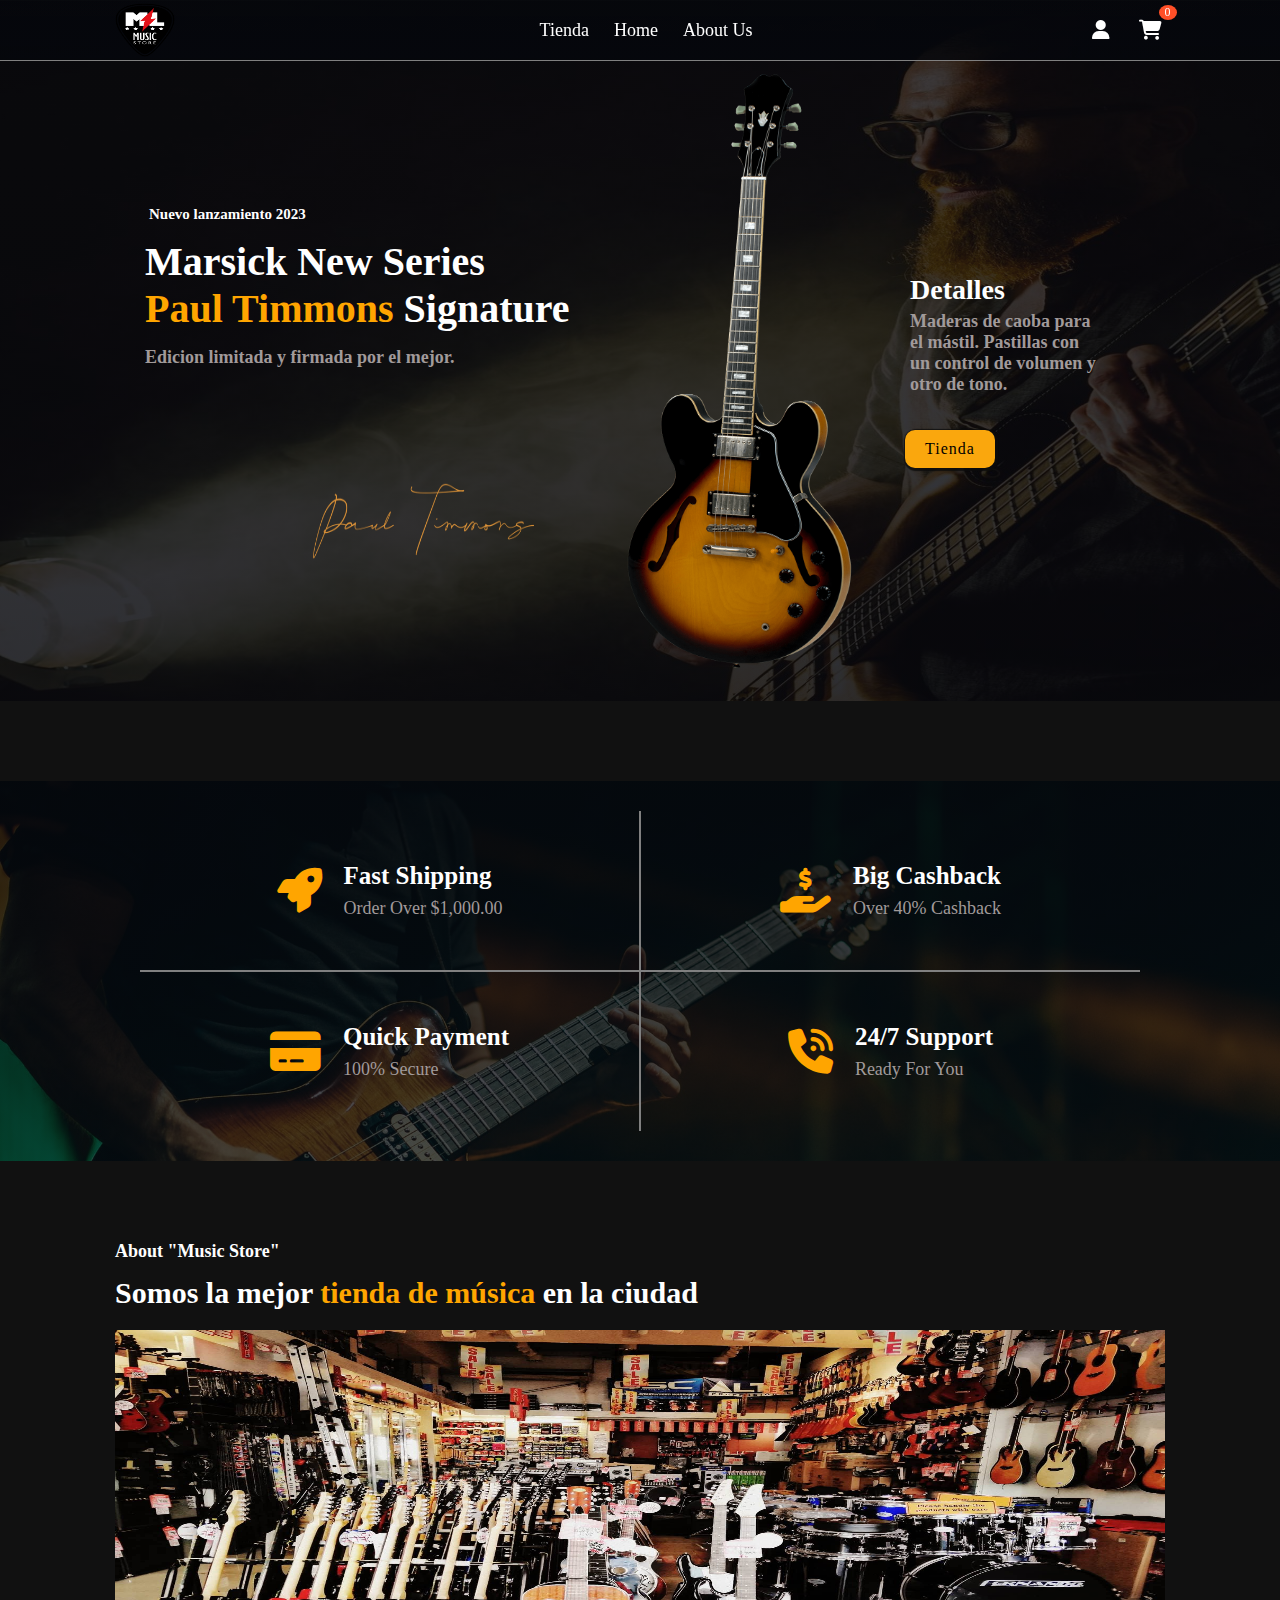
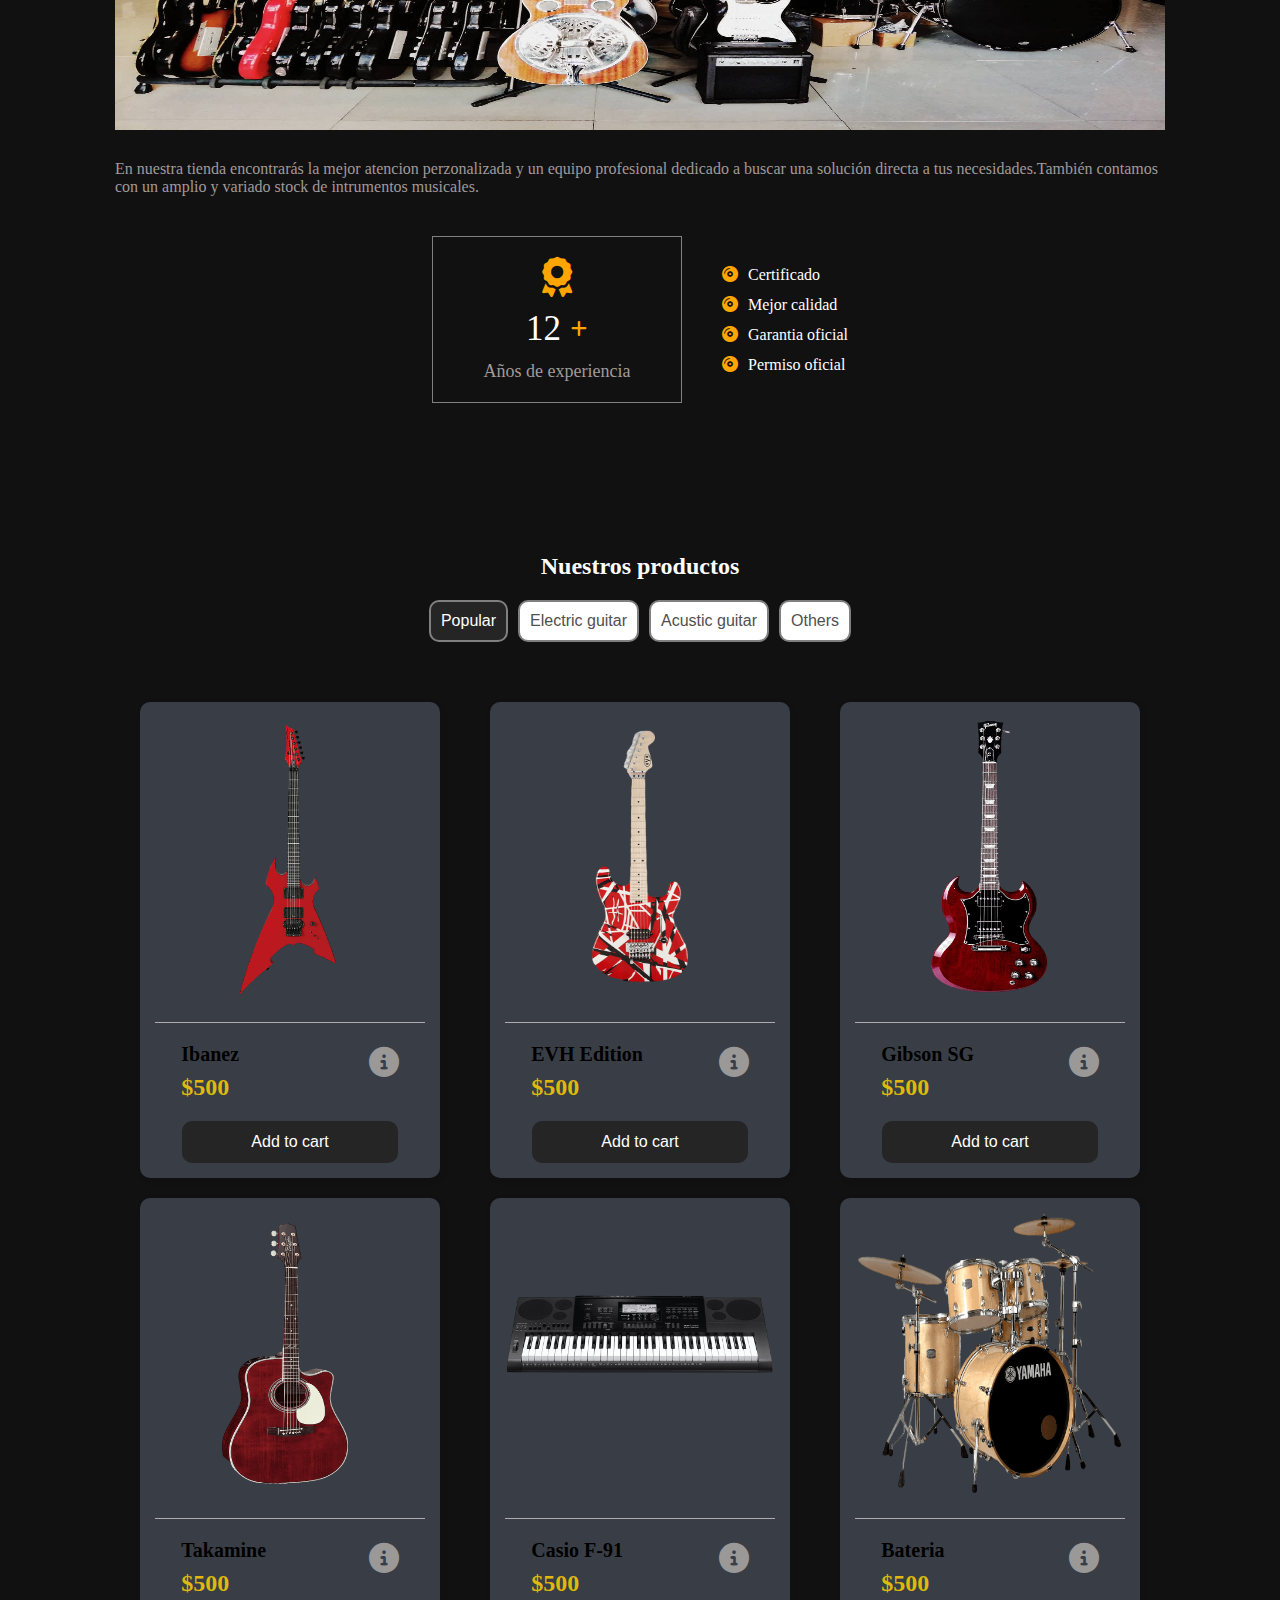
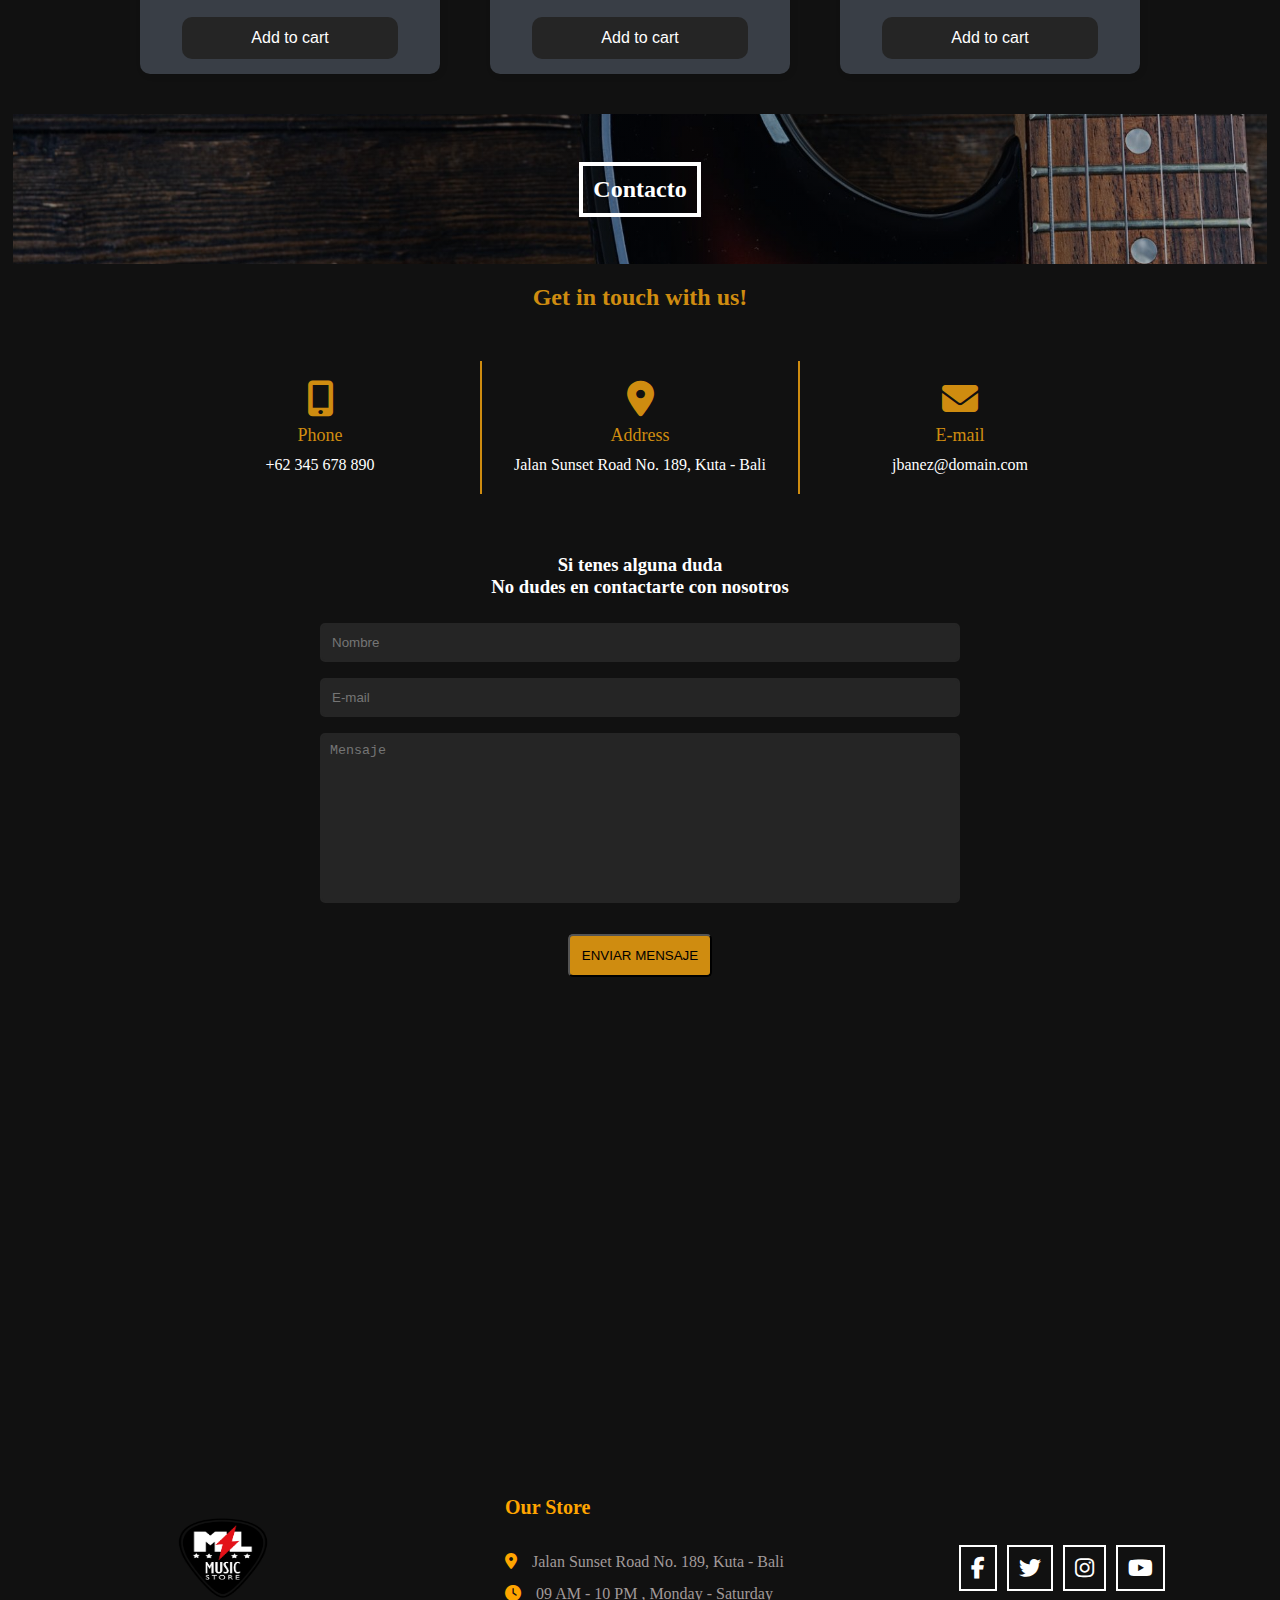
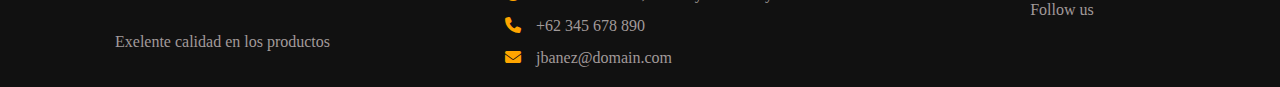
==== commit 66f7fd01: "contacto" ====
--- a/index.html
+++ b/index.html
@@ -328,8 +328,8 @@
         <button class="contact_btn_form">Enviar mensaje</button>
       </form>
 
-      <div>
-        <iframe src="https://www.google.com/maps/embed?pb=!1m23!1m12!1m3!1d22088.968417511132!2d-58.40332557059586!3d-34.615670397220036!2m3!1f0!2f0!3f0!3m2!1i1024!2i768!4f13.1!4m8!3e6!4m0!4m5!1s0x95bccac530cdee89%3A0xf8798dffb77836d0!2sTalcahuano%2084%2C%20C1013AAB%20CABA!3m2!1d-34.6077572!2d-58.3850729!5e0!3m2!1ses!2sar!4v1676773520175!5m2!1ses!2sar" width="600" height="450" style="border:0;" allowfullscreen="" loading="lazy" referrerpolicy="no-referrer-when-downgrade"></iframe>
+      <div class="map_contact_container">
+        <iframe class="map" src="https://www.google.com/maps/embed?pb=!1m18!1m12!1m3!1d3283.9084615601296!2d-58.386427673818964!3d-34.60647616121481!2m3!1f0!2f0!3f0!3m2!1i1024!2i768!4f13.1!3m3!1m2!1s0x95bccac50e67acc1%3A0xf997b91d6047f887!2sTalcahuano%20198%2C%20C1013AAD%20CABA!5e0!3m2!1ses!2sar!4v1677005004173!5m2!1ses!2sar" width="600" height="450" style="border:0;" allowfullscreen="" loading="lazy" referrerpolicy="no-referrer-when-downgrade"></iframe>
       </div>
       
     </div>
@@ -404,5 +404,6 @@
 
   <script type="module" src="index.js"></script> 
   
+  
 </body>
 </html>--- a/styles.css
+++ b/styles.css
@@ -1176,6 +1176,7 @@
 
 .contact_form {
   display: flex;
+  width: 100%;
   flex-direction: column;
   justify-content: center;
   align-items: center;
@@ -1184,7 +1185,7 @@
 }
 
 .contact_form input {
-  width: 450px;
+  width: 50%;
   outline: none;
   background-color: #252525;
   border-radius: 5px;
@@ -1195,7 +1196,7 @@
 }
 
 .contact_form textarea {
-  width: 450px;
+  width: 50%;
   background-color: #252525;
   resize: none;
   padding: 8px;
@@ -1221,6 +1222,12 @@
   text-transform: uppercase;
 }
 
+.map_contact_container {
+  margin-top: 25px;
+}
+.map {
+  border-radius: 10px;
+}
 
 
 
--- a/querys.css
+++ b/querys.css
@@ -649,6 +649,193 @@
   
 }
 
+/* -----Seccion de contacto---- */
+
+.contact_container {
+  width: 100%;
+  margin-top: 40px;
+  display: flex;
+  flex-direction: column;
+  justify-content: center;
+  align-items: center;
+}
+
+.contact_tittle {
+  width: 100%;
+  display: flex;
+  justify-content: center;
+  align-items: center;
+  
+}
+
+.contact_banner {
+  width: 100%;
+  background-image:linear-gradient(rgba(5,7,12,0.36),rgba(5,7,12,0.34)),url(img/contact_banner.jpg);
+  background-position: center;
+  background-size: cover;
+  background-repeat: no-repeat;
+  height: 150px;
+  display: flex;
+  justify-content: center;
+  align-items: center;
+}
+
+.contact_banner h2 {
+  border: 4px solid white;
+  padding: 10px;
+  color: white;
+}
+
+.contact_info_container {
+  width: 100%;
+  display: flex;
+  justify-content: center;
+  align-items: center;
+  flex-direction: column;
+  
+}
+
+.contact_info_container h2 {
+  margin-top: 20px;
+  color: rgb(207, 140, 16);;
+}
+
+.icon_contact_container {
+  display: flex;
+  justify-content: center;
+  align-items: center;
+  flex-wrap: wrap;
+  margin-top: 50px;
+}
+
+.second_bars{
+  
+  border-left:none;
+  border-right:none;
+}
+
+.contact_info {
+  width: 100%;
+  display: flex;
+  flex-direction: column;
+  align-items: center;
+  gap: 10px;
+  padding: 20px;
+}
+
+.contact_info div {
+  display: flex;
+  flex-direction: column;
+  justify-content: center;
+  align-items: center;
+  color: rgb(207, 140, 16);
+  gap: 8px;
+  
+}
+
+.contact_info div i {
+  font-size: 36px;
+}
+
+.contact_info div span {
+  font-size: 18px;
+}
+
+.contact_info p {
+  display: flex;
+  justify-content: center;
+  align-items: center;
+  width: 90%;
+  color: white;
+}
+
+.text_contact_form {
+  margin-top: 60px;
+}
+
+.text_contact_form :nth-child(1) {
+  
+  display: flex;
+  justify-content: center;
+  align-items: center;
+  color: white;
+  width: 100%;
+  font-size: 16px;
+}
+
+.text_contact_form :nth-child(2) {
+  width: 100%;
+  display: flex;
+  justify-content: center;
+  align-items: center;
+  color: white;
+  font-size: 16px;
+  
+}
+
+
+.contact_form {
+  display: flex;
+  flex-direction: column;
+  justify-content: center;
+  align-items: center;
+  gap: 16px;
+  margin-top: 25px;
+}
+
+.contact_form input {
+  width: 90%;
+  outline: none;
+  background-color: #252525;
+  border-radius: 5px;
+  padding: 10px;
+  color: white;
+  transition: all 0.3s;
+  border: 2px solid #252525;
+}
+
+.contact_form textarea {
+  width: 90%;
+  background-color: #252525;
+  resize: none;
+  padding: 8px;
+  color: white;
+  border: 2px solid #252525;
+  transition: all 0.3s;
+  outline: none;
+  border-radius: 5px;
+}
+
+
+.contact_form input:focus, .contact_form textarea:focus {
+  border: 2px solid rgb(207, 140, 16);
+}
+
+.contact_btn_form {
+  padding: 12px;
+  border-radius: 5px;
+  margin-top: 15px;
+  color: black;
+  cursor: pointer;
+  background-color: rgb(207, 140, 16);
+  text-transform: uppercase;
+  font-size: 12px;
+}
+
+.map_contact_container {
+  width: 90%;
+  margin-top: 20px;
+  
+  
+}
+
+.map {
+  width: 100%;
+  border-radius: 10px;
+}
+
+
+
 
 
 
@@ -1529,6 +1716,193 @@
 }
 
 
+/* -----Seccion de contacto---- */
+
+.contact_container {
+  width: 100%;
+  margin-top: 40px;
+  display: flex;
+  flex-direction: column;
+  justify-content: center;
+  align-items: center;
+}
+
+.contact_tittle {
+  width: 100%;
+  display: flex;
+  justify-content: center;
+  align-items: center;
+  
+}
+
+.contact_banner {
+  width: 100%;
+  background-image:linear-gradient(rgba(5,7,12,0.36),rgba(5,7,12,0.34)),url(img/contact_banner.jpg);
+  background-position: center;
+  background-size: cover;
+  background-repeat: no-repeat;
+  height: 150px;
+  display: flex;
+  justify-content: center;
+  align-items: center;
+}
+
+.contact_banner h2 {
+  border: 4px solid white;
+  padding: 10px;
+  color: white;
+}
+
+.contact_info_container {
+  width: 100%;
+  display: flex;
+  justify-content: center;
+  align-items: center;
+  flex-direction: column;
+  
+}
+
+.contact_info_container h2 {
+  margin-top: 20px;
+  color: rgb(207, 140, 16);;
+}
+
+.icon_contact_container {
+  display: flex;
+  justify-content: center;
+  align-items: center;
+  flex-wrap: wrap;
+  margin-top: 50px;
+}
+
+.second_bars{
+  
+  border-left:none;
+  border-right:none;
+}
+
+.contact_info {
+  width: 100%;
+  display: flex;
+  flex-direction: column;
+  align-items: center;
+  gap: 10px;
+  padding: 20px;
+}
+
+.contact_info div {
+  display: flex;
+  flex-direction: column;
+  justify-content: center;
+  align-items: center;
+  color: rgb(207, 140, 16);
+  gap: 8px;
+  
+}
+
+.contact_info div i {
+  font-size: 36px;
+}
+
+.contact_info div span {
+  font-size: 18px;
+}
+
+.contact_info p {
+  display: flex;
+  justify-content: center;
+  align-items: center;
+  width: 90%;
+  color: white;
+}
+
+.text_contact_form {
+  margin-top: 60px;
+}
+
+.text_contact_form :nth-child(1) {
+  
+  display: flex;
+  justify-content: center;
+  align-items: center;
+  color: white;
+  width: 100%;
+  font-size: 18px;
+}
+
+.text_contact_form :nth-child(2) {
+  width: 100%;
+  display: flex;
+  justify-content: center;
+  align-items: center;
+  color: white;
+  font-size: 18px;
+  
+}
+
+
+.contact_form {
+  display: flex;
+  flex-direction: column;
+  justify-content: center;
+  align-items: center;
+  gap: 16px;
+  margin-top: 25px;
+  width: 100%;
+}
+
+.contact_form input {
+  width: 80%;
+  outline: none;
+  background-color: #252525;
+  border-radius: 5px;
+  padding: 10px;
+  color: white;
+  transition: all 0.3s;
+  border: 2px solid #252525;
+}
+
+.contact_form textarea {
+  width: 80%;
+  background-color: #252525;
+  resize: none;
+  padding: 8px;
+  color: white;
+  border: 2px solid #252525;
+  transition: all 0.3s;
+  outline: none;
+  border-radius: 5px;
+}
+
+
+.contact_form input:focus, .contact_form textarea:focus {
+  border: 2px solid rgb(207, 140, 16);
+}
+
+.contact_btn_form {
+  padding: 12px;
+  border-radius: 5px;
+  margin-top: 15px;
+  color: black;
+  cursor: pointer;
+  background-color: rgb(207, 140, 16);
+  text-transform: uppercase;
+  font-size: 12px;
+}
+
+.map_contact_container {
+  width: 80%;
+  margin-top: 20px;
+  
+  
+}
+
+.map {
+  width: 100%;
+  border-radius: 10px;
+}
+
+
 
 
 
@@ -1776,6 +2150,196 @@
 
 
 
+/* -----Seccion de contacto---- */
+
+.contact_container {
+  width: 100%;
+  margin-top: 40px;
+  display: flex;
+  flex-direction: column;
+  justify-content: center;
+  align-items: center;
+}
+
+.contact_tittle {
+  width: 100%;
+  display: flex;
+  justify-content: center;
+  align-items: center;
+  
+}
+
+.contact_banner {
+  width: 100%;
+  background-image:linear-gradient(rgba(5,7,12,0.36),rgba(5,7,12,0.34)),url(img/contact_banner.jpg);
+  background-position: center;
+  background-size: cover;
+  background-repeat: no-repeat;
+  height: 150px;
+  display: flex;
+  justify-content: center;
+  align-items: center;
+}
+
+.contact_banner h2 {
+  border: 4px solid white;
+  padding: 10px;
+  color: white;
+}
+
+.contact_info_container {
+  width: 100%;
+  display: flex;
+  justify-content: center;
+  align-items: center;
+  flex-direction: column;
+  
+}
+
+.contact_info_container h2 {
+  margin-top: 20px;
+  color: rgb(207, 140, 16);;
+}
+
+.icon_contact_container {
+  display: flex;
+  justify-content: center;
+  align-items: center;
+  flex-wrap: wrap;
+  margin-top: 50px;
+}
+
+.second_bars{
+  
+  border-left:none;
+  border-right:none;
+}
+
+.contact_info {
+  width: 100%;
+  display: flex;
+  flex-direction: column;
+  align-items: center;
+  gap: 10px;
+  padding: 20px;
+}
+
+.contact_info div {
+  display: flex;
+  flex-direction: column;
+  justify-content: center;
+  align-items: center;
+  color: rgb(207, 140, 16);
+  gap: 8px;
+  
+}
+
+.contact_info div i {
+  font-size: 36px;
+}
+
+.contact_info div span {
+  font-size: 18px;
+}
+
+.contact_info p {
+  display: flex;
+  justify-content: center;
+  align-items: center;
+  width: 90%;
+  color: white;
+}
+
+.text_contact_form {
+  margin-top: 60px;
+}
+
+.text_contact_form :nth-child(1) {
+  
+  display: flex;
+  justify-content: center;
+  align-items: center;
+  color: white;
+  width: 100%;
+  font-size: 18px;
+}
+
+.text_contact_form :nth-child(2) {
+  width: 100%;
+  display: flex;
+  justify-content: center;
+  align-items: center;
+  color: white;
+  font-size: 18px;
+  
+}
+
+
+.contact_form {
+  display: flex;
+  flex-direction: column;
+  justify-content: center;
+  align-items: center;
+  gap: 16px;
+  margin-top: 25px;
+  width: 100%;
+}
+
+.contact_form input {
+  width: 80%;
+  outline: none;
+  background-color: #252525;
+  border-radius: 5px;
+  padding: 10px;
+  color: white;
+  transition: all 0.3s;
+  border: 2px solid #252525;
+}
+
+.contact_form textarea {
+  width: 80%;
+  background-color: #252525;
+  resize: none;
+  padding: 8px;
+  color: white;
+  border: 2px solid #252525;
+  transition: all 0.3s;
+  outline: none;
+  border-radius: 5px;
+}
+
+
+.contact_form input:focus, .contact_form textarea:focus {
+  border: 2px solid rgb(207, 140, 16);
+}
+
+.contact_btn_form {
+  padding: 12px;
+  border-radius: 5px;
+  margin-top: 15px;
+  color: black;
+  cursor: pointer;
+  background-color: rgb(207, 140, 16);
+  text-transform: uppercase;
+  font-size: 12px;
+}
+
+.map_contact_container {
+  width: 90%;
+  margin-top: 20px;
+  
+  
+}
+
+.map {
+  width: 100%;
+  border-radius: 10px;
+}
+
+
+
+
+/* ---footer */
 .footer {
   justify-content: space-around;
   flex-wrap: wrap;
@@ -1850,7 +2414,40 @@
     
   }
 
-  
+  /* seccion contacto */
+
+  .contact_banner {
+    width: 100%;
+  }
+
+
+  .text_contact_form :nth-child(1) {
+  
+    display: flex;
+    justify-content: center;
+    align-items: center;
+    color: white;
+    width: 100%;
+    font-size: 18px;
+  }
+  
+  .text_contact_form :nth-child(2) {
+    width: 100%;
+    display: flex;
+    justify-content: center;
+    align-items: center;
+    color: white;
+    font-size: 18px;
+    
+  }
+
+  .second_bars{
+    border-left:none;
+    border-right:none;
+  }
+
+
+
   
   
 
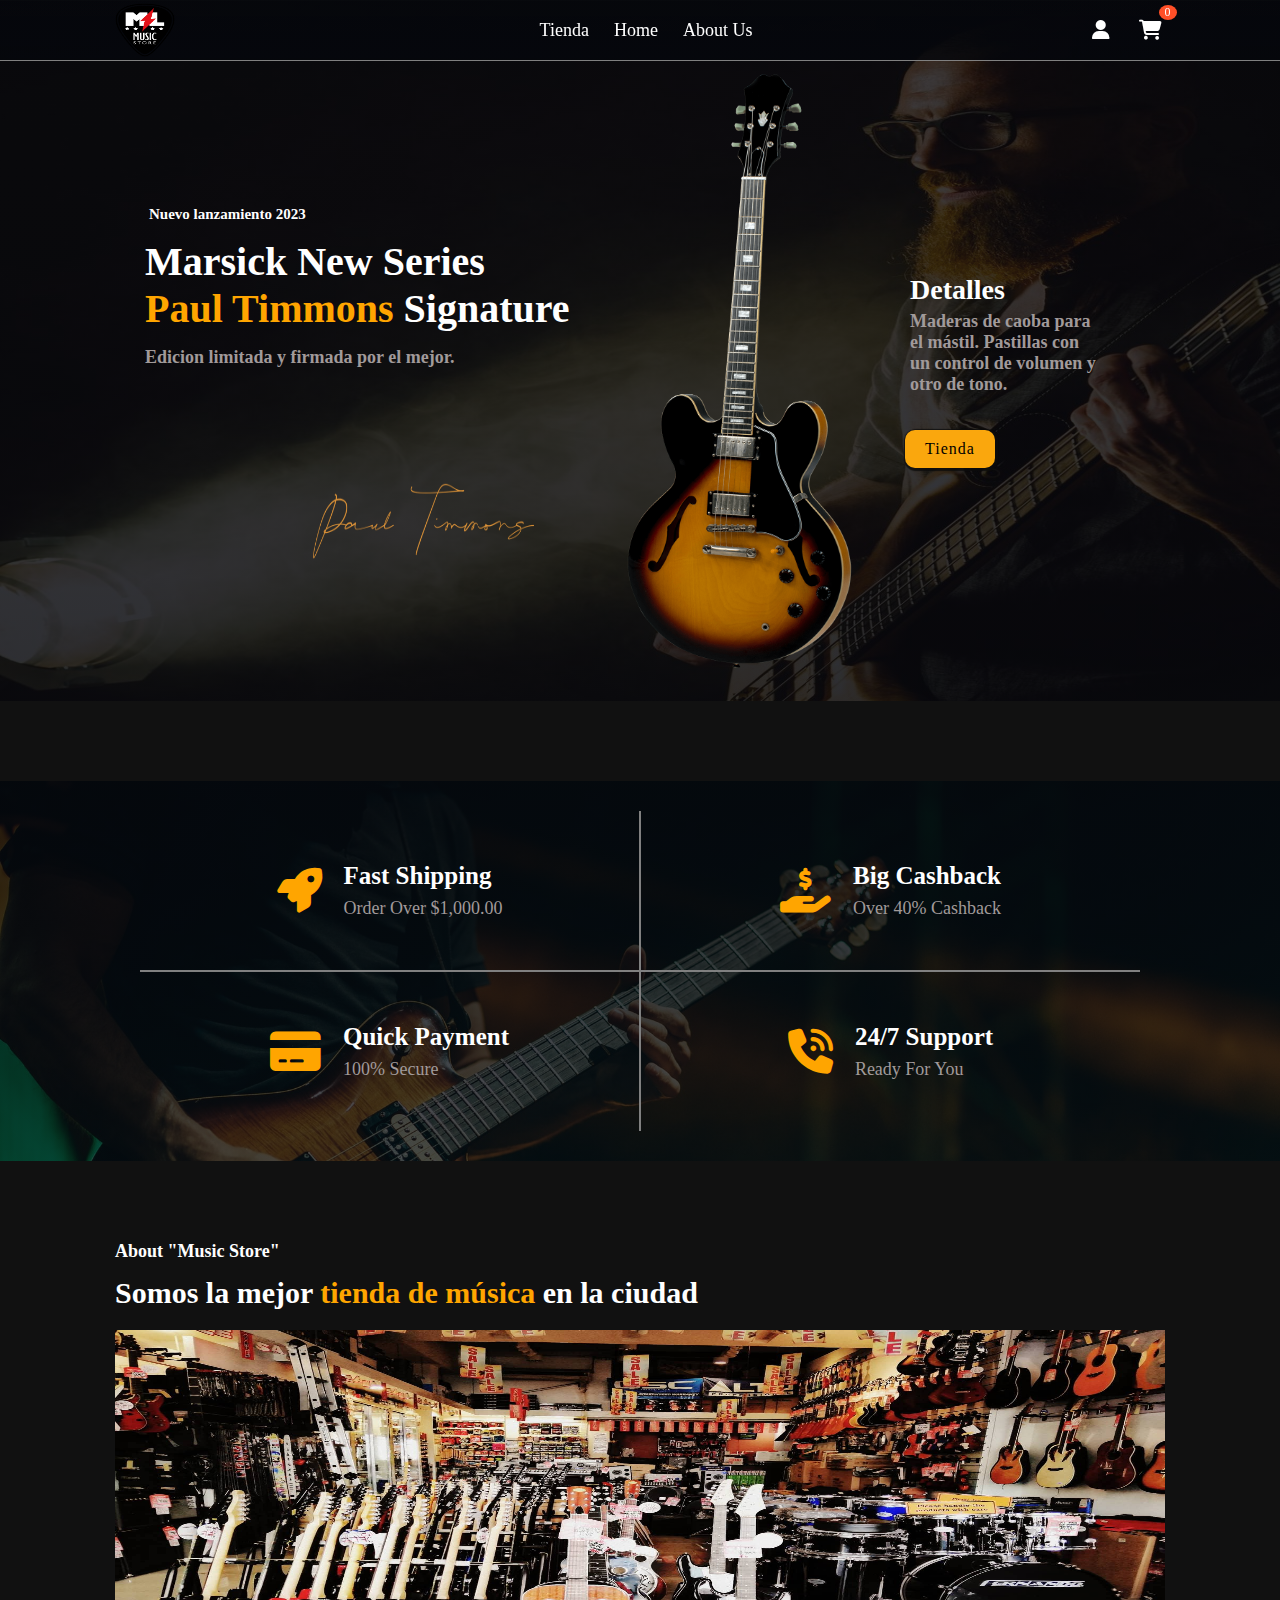
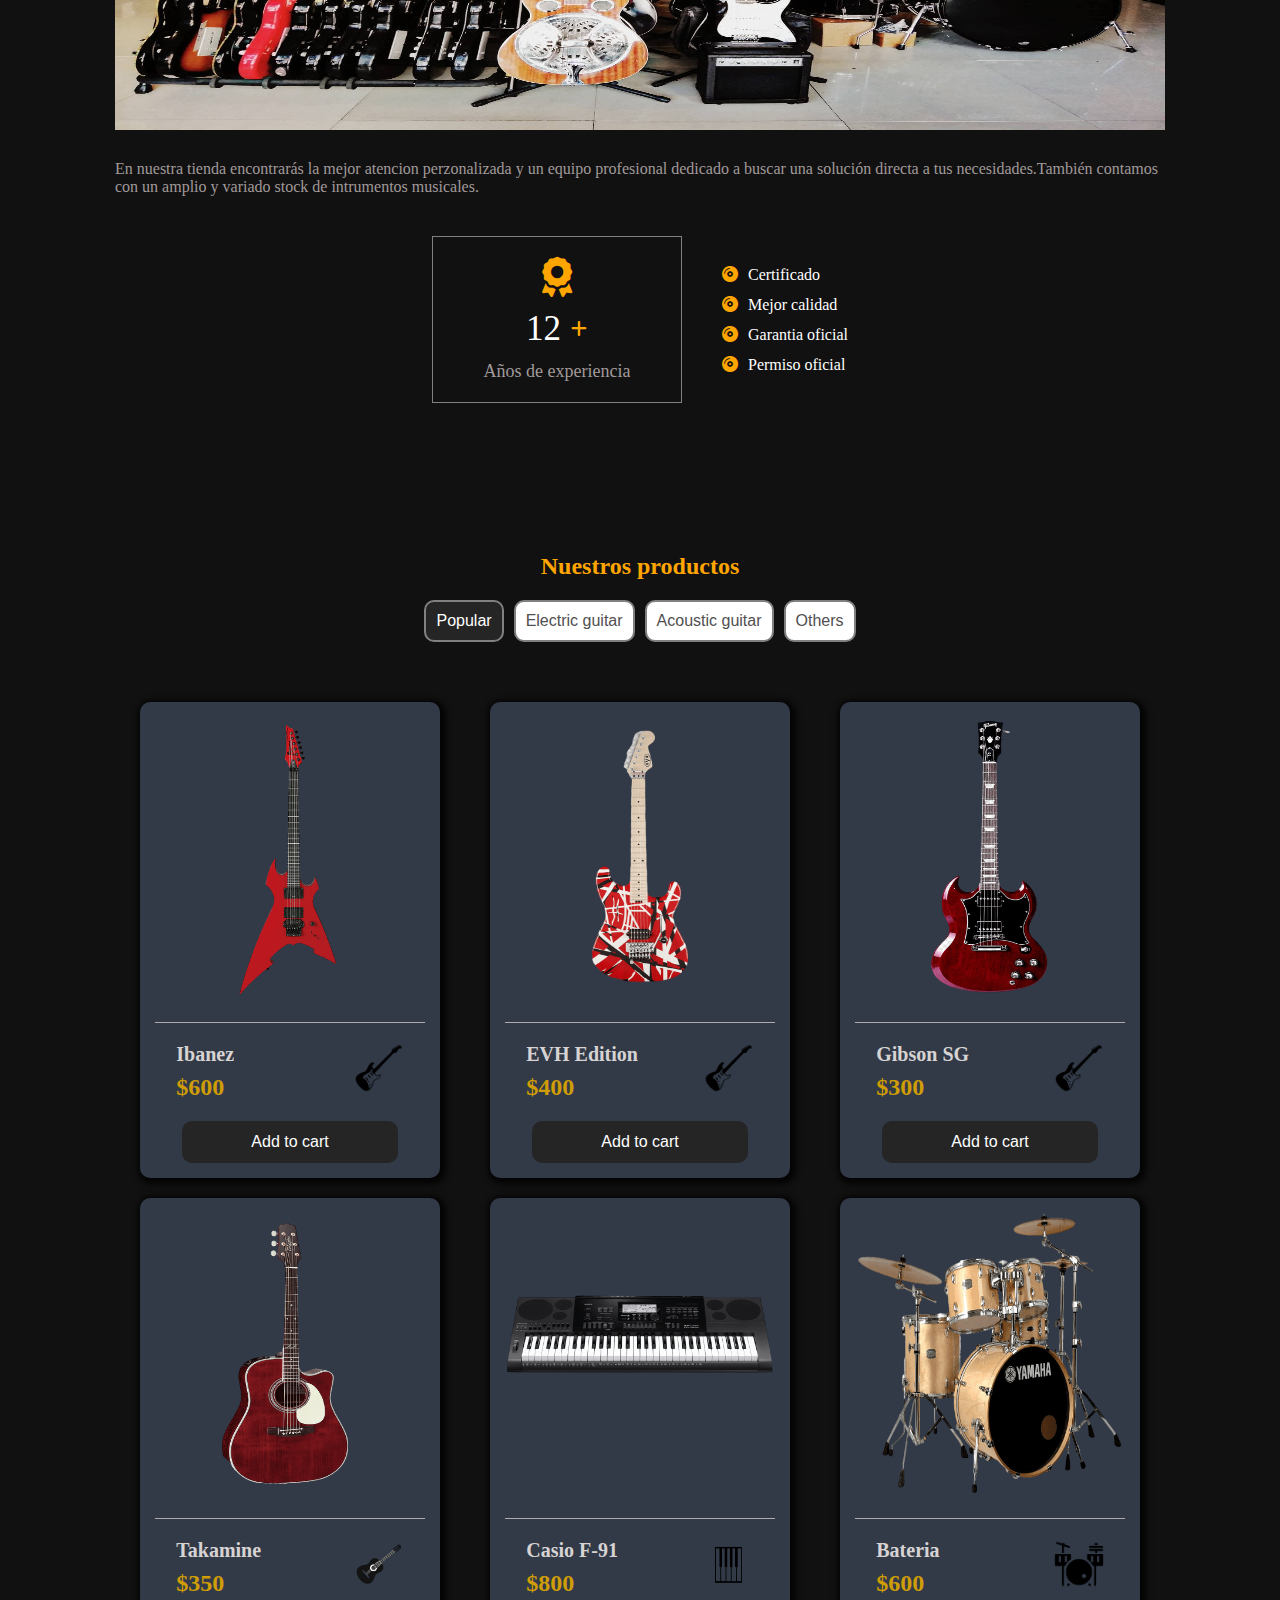
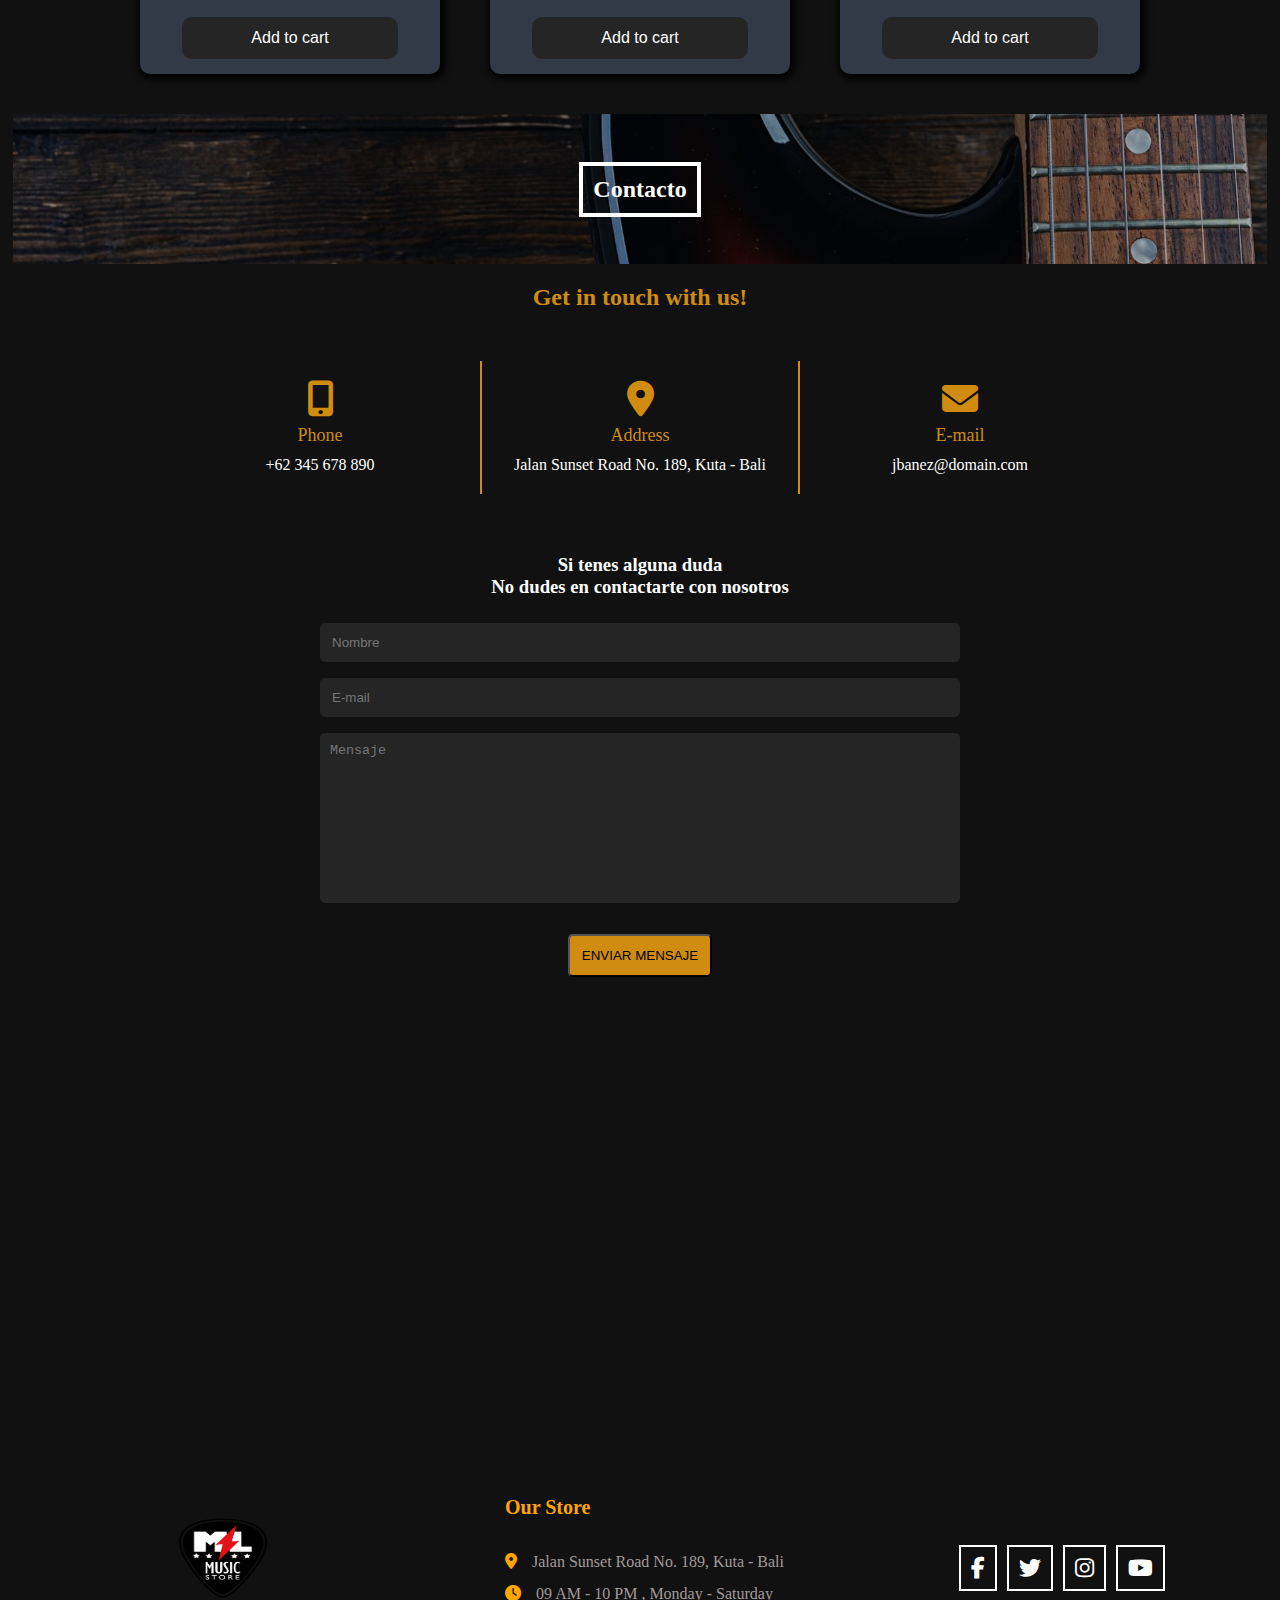
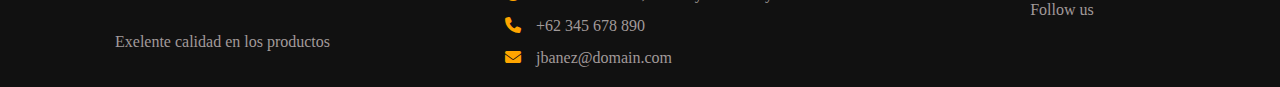
==== commit facd6844: "final" ====
--- a/index.html
+++ b/index.html
@@ -56,36 +56,7 @@
           <h2 class="tittle_cart">Shopping Cart</h2>
           <i class="fa-solid fa-delete-left back"></i>
           <div class="products_cart">
-            <!-- <div class="card_product_cart">
-    
-              <div class="img_product_cart">
-                <img src="img/gibsonyoung_cart.png" alt="">
-              </div>
-    
-              <div class="data_product_cart">
-    
-                <div class="type_guitar_cart">
-                  <h2>Gibson</h2>
-                  <span>Eléctrico</span>
-                  <span>Variante: Red and Black</span>
-                </div>
-    
-    
-                <div class="price_product_container">
-                  <div class="quantity">
-                    <button>-</button>
-                    <span>1</span>
-                    <button>+</button>
-                  </div>
-                  <span>$500</span>
-                </div>
-    
-              </div>
-    
-              <i class="fa-solid fa-square-xmark"></i>
-    
-    
-            </div>  -->
+            
           </div>
           <div class="total_container">
   
@@ -262,7 +233,7 @@
         <div class="filter_btn">
           <button class="btn_scroll active" data-category="popular">Popular</button>
           <button class="btn_scroll" data-category="electric">Electric guitar</button>
-          <button class="btn_scroll" data-category="acustic">Acustic guitar</button>
+          <button class="btn_scroll" data-category="acustic">Acoustic guitar</button>
           <button class="btn_scroll" data-category="others">Others</button>
         </div>
       </div>
--- a/styles.css
+++ b/styles.css
@@ -109,7 +109,7 @@
 
 
 .menu ul li a:hover {
-  color: rgb(248, 43, 43);
+  color: rgb(255, 79, 39);
   
 }
 
@@ -537,7 +537,7 @@
 
 
 .shop_tittle {
-  color: white;
+  color: orange;
 }
 
 
@@ -621,13 +621,13 @@
   width: 300px;
   
   border-radius: 10px;
-  background:#393E46;
-  display: flex;
-  flex-direction: column;
-  justify-content: center;
-  
-  align-items: center;
-  box-shadow: 2px 2px 6px 0px rgba(0, 0, 0, 0.10);
+  background:#323a48;
+  display: flex;
+  flex-direction: column;
+  justify-content: center;
+  
+  align-items: center;
+  box-shadow: 2px 2px 6px 4px rgba(0, 0, 0, 0.80);
   padding: 15px;
 }
 
@@ -669,23 +669,27 @@
 
 
 .guitar_data h3 {
-  
+  color: rgb(215, 211, 211);
   font-size: 20px;
   
 }
 
 .guitar_data span {
-  color: rgb(223, 185, 12);
+  color: rgb(207, 157, 5);
   font-weight: 800;
   font-size: 24px;
 } 
 
-.guitar_data_container i {
-
- font-size: 30px;
- color: rgb(155, 153, 152);
- cursor: pointer;
- 
+.instrument_icon {
+  width: 50px;
+  height: 50px;
+  
+  margin-top: 12px;
+}
+
+.instrument_icon img {
+  width: 100%;
+  height: 100%;
 }
 
 .guitar_card button {
@@ -699,6 +703,12 @@
   cursor: pointer;
   font-size: 16px;
   transition:0.5s;
+}
+
+
+.guitar_card button:hover {
+  background-color: rgb(255, 79, 39);
+  
 }
 
 
@@ -1000,7 +1010,7 @@
 
 
 .price_product_container span {
-  color: rgb(189, 156, 8);
+  color: orange;
   font-weight: 600;
   font-size: 18px;
 }
@@ -1019,6 +1029,19 @@
   /*Button disabled - CSS color class*/
   
   
+}
+
+
+.products_purchased {
+  background-color: rgb(63, 209, 70);
+  color: black;
+  margin-top: 30%;
+  width: 50%;
+  display: flex;
+  justify-content: center;
+  align-items: center;
+  border-radius: 10px;
+  padding: 15px;
 }
 
 
--- a/querys.css
+++ b/querys.css
@@ -278,13 +278,13 @@
   width: 300px;
   height: 440px;
   border-radius: 10px;
-  background:#393E46;
-  display: flex;
-  flex-direction: column;
-  justify-content: center;
-  
-  align-items: center;
-  box-shadow: 2px 2px 6px 0px rgba(0, 0, 0, 0.10);
+  background:#323a48;
+  display: flex;
+  flex-direction: column;
+  justify-content: center;
+  
+  align-items: center;
+  box-shadow: 2px 2px 6px 4px rgba(0, 0, 0, 0.80);
   padding: 15px;
 }
 
@@ -326,24 +326,18 @@
 
 
 .guitar_data h3 {
-  
+  color: rgb(215, 211, 211);
   font-size: 20px;
   
 }
 
 .guitar_data span {
-  color: rgb(223, 185, 12);
+  color: rgb(207, 157, 5);
   font-weight: 800;
   font-size: 24px;
 } 
 
-.guitar_data_container i {
-
- font-size: 30px;
- color: rgb(155, 153, 152);
- cursor: pointer;
- 
-}
+
 
 .guitar_card button {
   border: none;
@@ -512,7 +506,7 @@
 
 
 .price_product_container span {
-  color: rgb(189, 156, 8);
+  color: orange;
   font-weight: 600;
   font-size: 18px;
 }
@@ -982,7 +976,7 @@
   }
   
   .menu {
-    border: 2px solid red;
+    
     position: absolute;
     top: 60px;
     height: 100vmin;
@@ -1295,13 +1289,13 @@
   width: 300px;
   
   border-radius: 10px;
-  background:#393E46;
-  display: flex;
-  flex-direction: column;
-  justify-content: center;
-  
-  align-items: center;
-  box-shadow: 2px 2px 6px 0px rgba(0, 0, 0, 0.10);
+  background:#323a48;
+  display: flex;
+  flex-direction: column;
+  justify-content: center;
+  
+  align-items: center;
+  box-shadow: 2px 2px 6px 4px rgba(0, 0, 0, 0.80);
   padding: 15px;
 }
 
@@ -1343,13 +1337,13 @@
 
 
 .guitar_data h3 {
-  
+  color: rgb(215, 211, 211);
   font-size: 20px;
   
 }
 
 .guitar_data span {
-  color: rgb(223, 185, 12);
+  color: rgb(207, 157, 5);
   font-weight: 800;
   font-size: 24px;
 } 
@@ -1528,7 +1522,7 @@
 
 
 .price_product_container span {
-  color: rgb(189, 156, 8);
+  color: orange;
   font-weight: 600;
   font-size: 18px;
 }
@@ -2115,6 +2109,11 @@
     color: black;
   }
 
+  .type_guitar_cart span {
+    margin-top: 18px;
+    font-size: 18px;
+  }
+
 /* boton cerrar */
 .cart .back {
   display:none;
@@ -2408,6 +2407,11 @@
     color: black;
   }
 
+  .type_guitar_cart span {
+    margin-top: 16px;
+    font-size: 18px;
+  }
+
   /* boton cerrar */
   .cart .back {
     display:none;
@@ -2482,6 +2486,14 @@
     background: none;
   }
 
+
+
+  .type_guitar_cart span {
+    margin-top: 18px;
+  }
+
+
+
   #about {
     max-width: 1050px;
     display: flex;
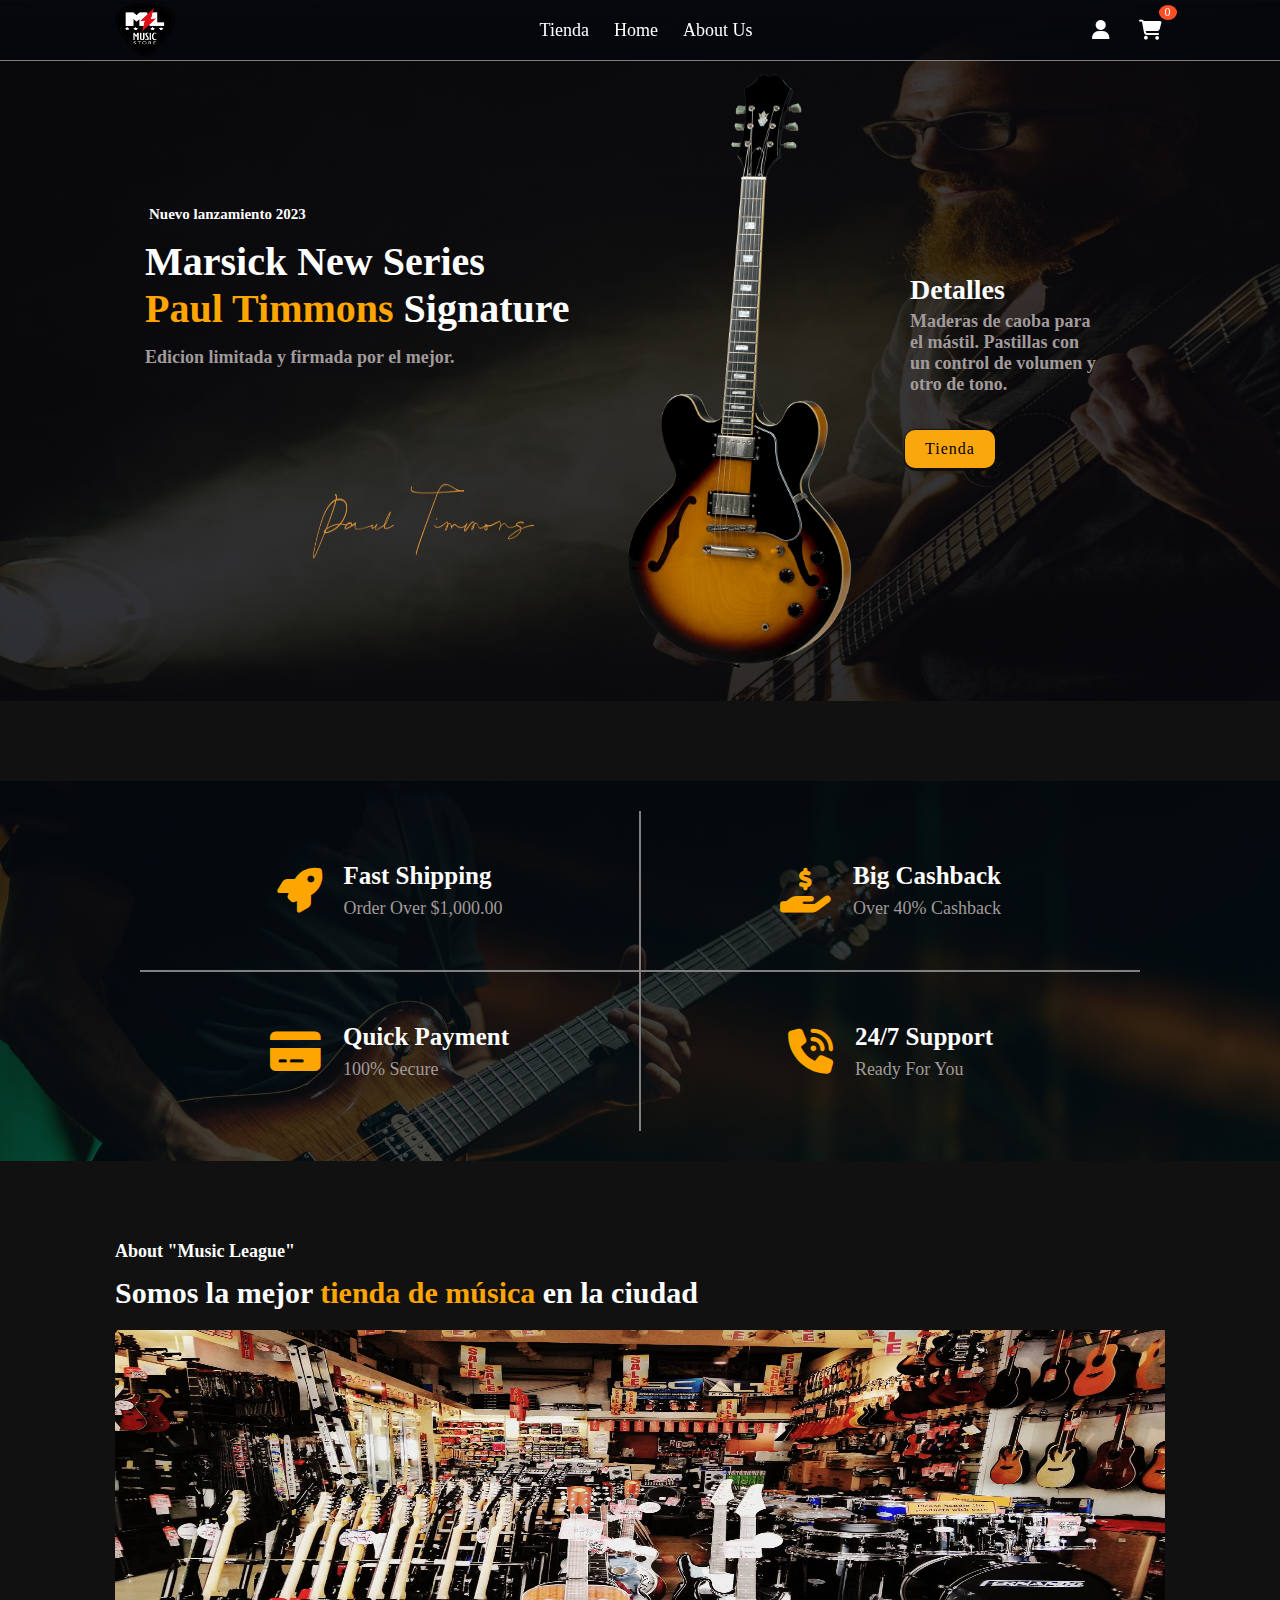
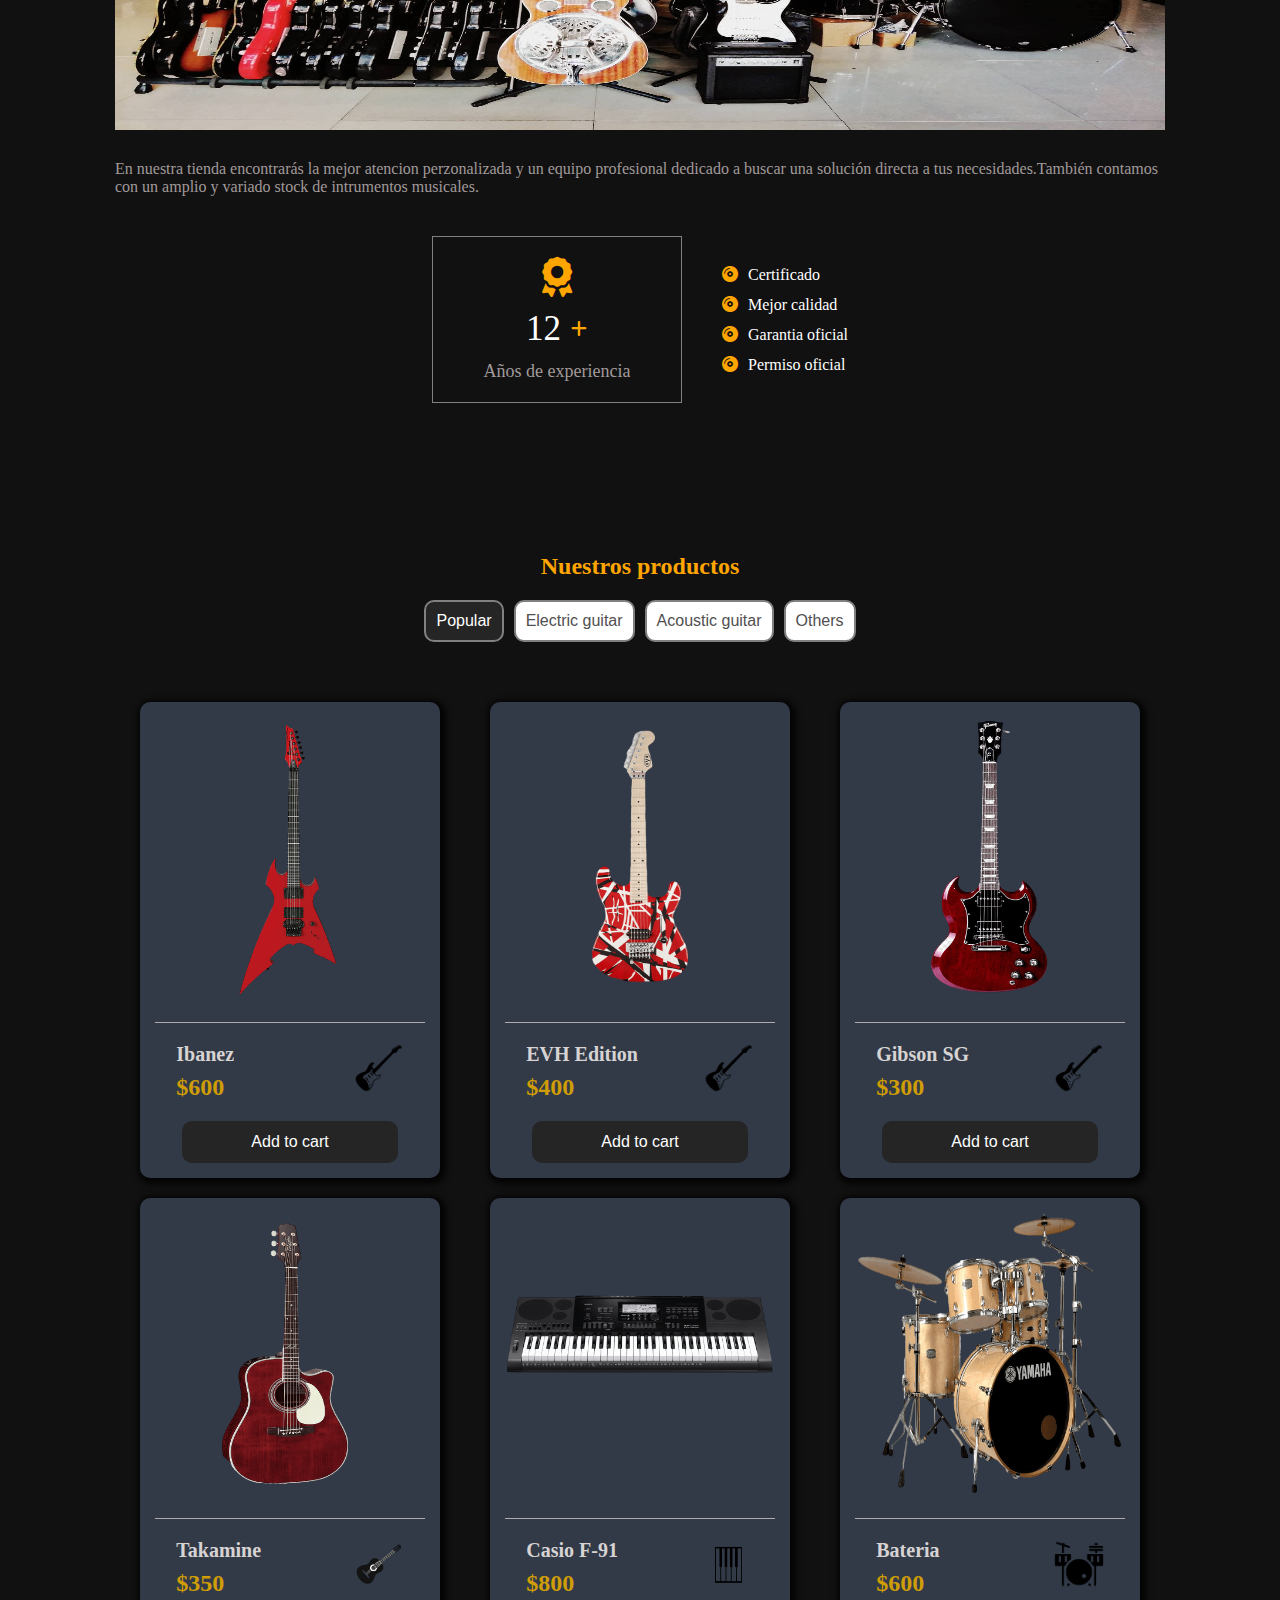
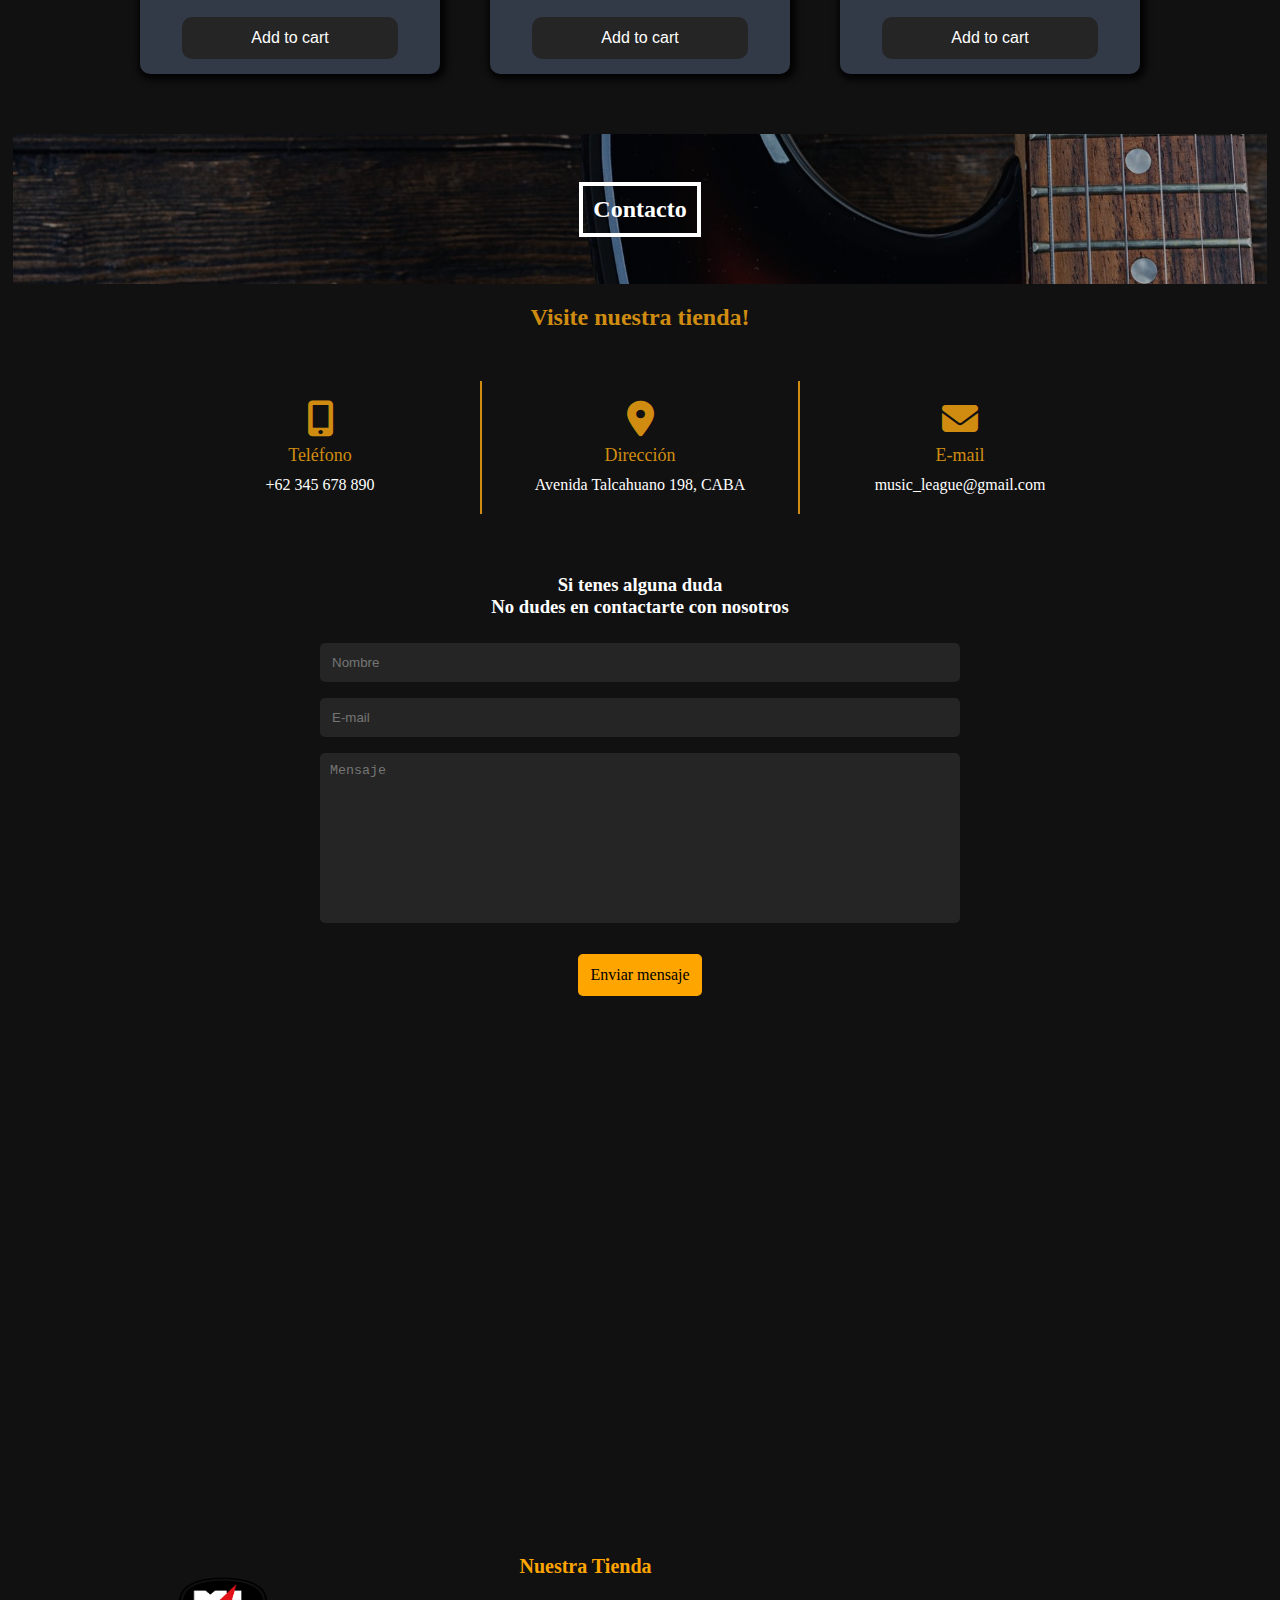
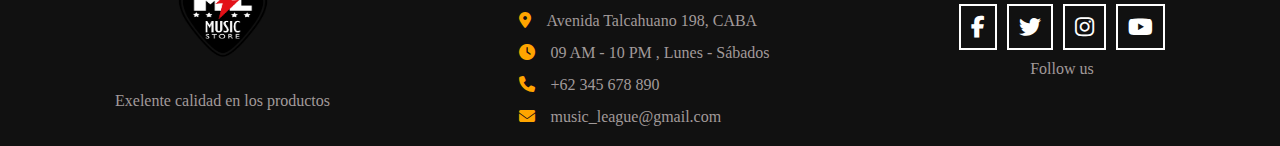
==== commit 13851356: "cambios finalizados" ====
--- a/index.html
+++ b/index.html
@@ -4,9 +4,9 @@
   <meta charset="UTF-8">
   <meta http-equiv="X-UA-Compatible" content="IE=edge">
   <meta name="viewport" content="width=device-width, initial-scale=1.0">
-  <title>Document</title>
+  <title>Music Store</title>
   <link rel="stylesheet" href="styles.css">
-  <link rel="stylesheet" href="querys.css">
+  <link rel="stylesheet" href="queries.css">
   <link rel="stylesheet" href="https://cdnjs.cloudflare.com/ajax/libs/font-awesome/6.2.1/css/all.min.css">
 
   <link rel="preconnect" href="https://fonts.googleapis.com">
@@ -126,7 +126,7 @@
                 Maderas de caoba para el mástil. Pastillas con un control de volumen y otro de tono.
               <h4> 
             </div>
-            <li><a href="#store">Tienda</a></li>
+            <li class="details_link"><a href="#store">Tienda</a></li>
           </div>
 
         </div>
@@ -182,7 +182,7 @@
   <div class="about_container">
     <section id="about">
       <div class="tittle_about_container">
-        <h3>About "Music Store"</h3>
+        <h3>About "Music League"</h3>
         <h2>Somos la mejor <b class="music_shop">tienda de música</b> en la ciudad</h2>
         <div class="about_img_container">
           <img src="img/about_img.jpg" alt="">
@@ -260,13 +260,13 @@
       </div>
     </div>
     <div class="contact_info_container">
-      <h2>Get in touch with us!</h2>
+      <h2>Visite nuestra tienda!</h2>
       <div class="icon_contact_container">
 
         <div class="contact_info">
           <div>
             <i class="fa-solid fa-mobile-screen-button"></i>
-            <span>Phone</span>
+            <span>Teléfono</span>
           </div>
           <p>+62 345 678 890</p>
         </div>
@@ -274,9 +274,9 @@
         <div class="contact_info second_bars">
           <div>
             <i class="fa-solid fa-location-dot"></i>
-            <span>Address</span>
-          </div>
-          <p>Jalan Sunset Road No. 189, Kuta - Bali</p>
+            <span>Dirección</span>
+          </div>
+          <p>Avenida Talcahuano 198, CABA</p>
         </div>
 
         <div class="contact_info">
@@ -284,7 +284,7 @@
             <i class="fa-solid fa-envelope"></i>
             <span>E-mail</span>
           </div>
-          <p>jbanez@domain.com</p>
+          <p>music_league@gmail.com</p>
         </div>
 
       </div>
@@ -296,7 +296,7 @@
         <input type="text" placeholder="Nombre">
         <input type="email" placeholder="E-mail">
         <textarea name="" id="" cols="30" rows="10" placeholder="Mensaje" ></textarea>
-        <button class="contact_btn_form">Enviar mensaje</button>
+        <div class="contact_btn_form">Enviar mensaje</div>
       </form>
 
       <div class="map_contact_container">
@@ -324,14 +324,14 @@
       
      <div class="middle_footer" >
        <div class="data_footer_container">
-          <h4 class="middle_tittle_footer">Our Store</h4>
+          <h4 class="middle_tittle_footer">Nuestra Tienda</h4>
 
           <div class="data_footer">
-            <i class="fa-solid fa-location-dot"></i><p>Jalan Sunset Road No. 189, Kuta - Bali</p>
+            <i class="fa-solid fa-location-dot"></i><p>Avenida Talcahuano 198, CABA</p>
           </div>
 
            <div class="data_footer">
-            <i class="fa-solid fa-clock"></i><p>09 AM - 10 PM , Monday - Saturday</p>
+            <i class="fa-solid fa-clock"></i><p>09 AM - 10 PM , Lunes - Sábados</p>
           </div>
 
           <div class="data_footer">
@@ -339,7 +339,7 @@
           </div>
 
           <div class="data_footer">
-            <i class="fa-solid fa-envelope"></i><p>jbanez@domain.com</p>
+            <i class="fa-solid fa-envelope"></i><p>music_league@gmail.com</p>
           </div>
 
         </div>
--- a/styles.css
+++ b/styles.css
@@ -6,7 +6,7 @@
   list-style: none;
   text-decoration: none;
   scroll-behavior: smooth;
-  scroll-padding: 60px;
+  scroll-padding: 70px;
 
   
 }
@@ -21,9 +21,6 @@
 body {
   background-color: #111;  
  
-  /* border: 1px solid red; */
-  
-  
 } 
 
 
@@ -1089,7 +1086,7 @@
 
 .contact_container {
   width: 100%;
-  margin-top: 40px;
+  margin-top: 60px;
   display: flex;
   flex-direction: column;
   justify-content: center;
@@ -1240,10 +1237,13 @@
   border-radius: 5px;
   margin-top: 15px;
   color: black;
+  background-color: orange;
+  border: none;
   cursor: pointer;
-  background-color: rgb(207, 140, 16);
-  text-transform: uppercase;
-}
+  
+}
+
+
 
 .map_contact_container {
   margin-top: 25px;
@@ -1260,7 +1260,7 @@
 
 .footer_container {
   width: 100%;
-  margin-top: 40px;
+  margin-top: 80px;
   display: flex;
   justify-content: center;
   align-items: center;
--- a/queries.css
+++ b/queries.css
@@ -0,0 +1,2659 @@
+
+@media screen and (max-width: 320px){
+  .swiper .filter_btn .active {
+    background-color: #252525;
+    color: white;
+    border: 2px solid gray;
+    border-radius: 10px; 
+    
+    
+  }
+    
+
+  .menu {
+    width: 100%;
+    
+    position: absolute;
+    top: 60px;
+    height: 100vmin;
+    background-color: rgba(0, 0, 0, 0.98);
+    display: flex;
+    justify-content: center;
+    align-items: center;
+    left: -100%;
+    transition: 0.5s;
+  }
+
+  .menu ul {
+    flex-direction: column;
+  }
+
+  .icon_bars_container {
+    display: block;
+  }
+
+
+  .icons {
+    margin-right: 10px;
+  }
+
+  .show_menu {
+    left: 0;
+  }
+
+
+
+  /* -----main----- */
+
+  .main {
+    height: 600px;
+  }
+
+  .signature_img_container {
+    width: 50%;
+    height: 100px;
+    
+    position: absolute;
+    bottom: -80px;
+    right: 10px;
+    
+  }
+
+
+  .right_main_container {
+    display: flex;
+    justify-content: flex-start;
+    flex-direction: column-reverse;
+    position: absolute;
+    left: 0;
+    bottom: 50px;
+    top:250px;
+    gap: 10px;
+    width: 180px;
+    height: 300px;
+    
+  }
+
+  
+
+
+  .guitar_paul_container {
+    height: 200px;
+    margin-top: 10px;
+    position: relative;
+    left: -12px;
+    width: 60%;
+  }
+
+  .details_link {
+    position: relative;
+    left: -10px;
+  }
+
+  .details .details_link a{
+    font-size: 14px;
+    width: 100px;
+    border: none;
+    outline: none;
+  }
+
+  .details h3, .info_guitar_paul {
+    display: none;
+  }
+
+  .left_main_container {
+    width: 100%;
+    height: 450px;
+    
+    position: absolute;
+    top: 10px;
+  }
+
+  .release { 
+    width: 80%;
+    
+  }
+
+  .release h3 {
+    width: 100%;
+    font-size: 15px;
+    margin-left:-4px;
+  }
+
+
+  .new_guitar_container :nth-child(1), .new_guitar_container :nth-child(3) {
+    font-size: 20px;
+  }
+
+
+
+   /* ----Ventajas de la web---- */
+
+  /* lineas de lo items/ventajas */
+.first {
+  border-right: none;
+  border-bottom: 1px groove grey;
+}
+ .second {
+  border-left: none;
+  border-top: 1px groove grey;
+  border-bottom: 1px groove grey;
+} 
+
+.third {
+  border-right: none;
+  border-top: 1px groove grey;
+  border-bottom: 1px groove grey;
+} 
+.fourth {
+  border-left: none;
+  border-top: 1px groove grey;
+}
+
+
+.item {
+  display: flex;
+  width: 500px;
+  height: 160px;
+  justify-content: center;
+  align-items: center;
+  gap: 22px;
+  
+
+}
+
+
+.item i {
+  color: orange;
+  font-size: 25px;
+}
+
+.benefits {
+  display: flex;
+  flex-direction: column;
+  gap: 8px;
+}
+
+.benefits h3 {
+  color: white;
+  font-size: 20px;
+}
+
+.benefits p {
+  color: var(--color_grey);
+  font-size: 16px;
+}
+
+
+
+
+  
+
+
+ 
+  /* ---sobre nosotros */
+
+  /* -----Sobre nosotros---- */
+
+.tittle_about_container h3 {
+  font-size: 18px;
+  margin-bottom: 14px;
+}
+
+.tittle_about_container h2 {
+  font-size: 22px;
+  margin-bottom: 20px;
+}
+
+.music_shop {
+  color: orange;
+}
+
+
+.about_img_container {
+  width: 100%;
+  height: 300px;
+  margin: auto;
+}
+
+.about_img_container img {
+  width: 100%;
+  height: 100%;
+}
+
+.info_about_container p {
+  margin-top: 30px;
+  color: var(--color_grey);
+}
+
+.experience_year_container {
+  width: 100%;
+  display: flex;
+  justify-content: center;
+  align-items: center;
+  flex-wrap: wrap;
+  margin-top: 40px;
+  gap: 40px;
+}
+
+.experience_year_award{
+  width: 250px;
+  display: flex;
+  flex-direction: column;
+  justify-content: center;
+  align-items: center;
+  border: 1px solid grey;
+  padding: 20px;
+  gap: 12px;
+}
+
+.fa-award{
+  color: orange;
+  font-size: 35px;
+}
+
+.year {
+  display: flex;
+  justify-content: center;
+  align-items: center;
+  gap: 10px;
+}
+.year span {
+  font-size: 30px;
+  font-weight: 500;
+}
+
+.fa-plus {
+  font-size: 18px;
+  color: orange;
+}
+
+.experience {
+  color: var(--color_grey) ;
+  font-size: 18px;
+}
+
+
+.items_about {
+  display: flex;
+  flex-direction: column;
+  justify-content: center;
+  gap: 12px;
+  font-size: 18px;
+}
+
+.items_about div {
+  display: flex;
+  gap: 10px;
+}
+
+.fa-compact-disc {
+  color: orange;
+}
+
+  
+  
+  /* ---Seccion productos botones--- */
+
+
+.filter_btn .btn_scroll{
+  font-size: 14px;
+  font-weight: 400px;
+  padding: 10px;
+  color:rgb(81, 79, 79);
+  border: none;
+  border-radius: 10px;
+  border: 2px solid grey;
+  transition: 0.3s;
+  cursor: pointer;
+  background-color: white;
+}
+
+.btn_scroll:hover {
+  background-color: #252525;
+  color: white;
+  border: 2px solid gray;
+}
+
+
+/* ----Productos/cards----- */
+
+.cards {
+  width:100%;
+  display: flex;
+  flex-wrap: wrap;
+  justify-content: space-around;
+  align-items: center;
+  gap: 20px;
+  margin: 0 10px;
+ 
+}
+
+
+.guitar_card {
+  width: 300px;
+  height: 440px;
+  border-radius: 10px;
+  background:#323a48;
+  display: flex;
+  flex-direction: column;
+  justify-content: center;
+  
+  align-items: center;
+  box-shadow: 2px 2px 6px 4px rgba(0, 0, 0, 0.80);
+  padding: 15px;
+}
+
+.image_card_container {
+  width: 100%;
+  height: 280px;
+  overflow: hidden;
+}
+
+.image_card_container img {
+  width: 100%;
+  height: 100%;
+  transition: 0.3s;
+
+}
+
+.image_card_container img:hover {
+  transform: scale(1.1);
+}
+
+.guitar_data_container {
+  width: 100%;
+  margin-top: 25px;
+  display: flex;
+  justify-content: space-around;
+  align-items: center;
+  border-top: 1px solid rgb(177, 170, 170);
+  
+  
+}
+
+.guitar_data {
+  display: flex;
+  flex-direction: column;
+  gap: 8px;
+  width: 50%;
+  margin-top: 20px;
+}
+
+
+.guitar_data h3 {
+  color: rgb(215, 211, 211);
+  font-size: 20px;
+  
+}
+
+.guitar_data span {
+  color: rgb(207, 157, 5);
+  font-weight: 800;
+  font-size: 24px;
+} 
+
+
+
+.guitar_card button {
+  border: none;
+  border-radius: 10px;
+  padding:12px;
+  background-color: #252525;
+  color: white;
+  width: 80%;
+  margin-top: 20px;
+  cursor: pointer;
+  font-size: 16px;
+  transition:0.5s;
+
+  
+}
+
+
+
+
+/* ----Carrito---- */
+.cart_container {
+  width: 100%;
+  height:100vh;
+  margin-top: none;
+  
+  display: flex;
+  justify-content: center;
+  align-items: center;
+  top: 0;
+}
+
+
+.products_cart {
+  height: 100%;
+  background-color: none;
+}
+
+
+.cart {
+  width: 100%;
+  height: 100%;
+  
+  display: flex;
+  flex-direction: column;
+  
+  align-items: center;
+  
+  gap: 15px;
+}
+
+.tittle_cart {
+  width: 100%;
+  display: flex;
+  justify-content: center;
+  align-items: center;
+  padding: 10px 0;
+  /* background-color: rgb(255, 79, 39); */
+  background-color: #23272c;
+  color:white;
+
+ 
+}
+
+/* boton cerrar */
+.back {
+  color: red;
+  position: absolute;
+  top: 16px;
+  right: 10px;
+  font-size: 20px;
+  
+}
+
+
+.card_product_cart {
+  width: 290px;
+  
+  display: flex;
+  justify-content: center;
+  align-items: center;
+  background-color: white;
+  padding: 20px;
+  border-radius: 10px;
+  gap: 20px;
+  
+  border: 2px solid rgb(24, 21, 21);
+}
+
+
+/*  --------*/
+
+.img_product_cart {
+  display: flex;
+  justify-content: center;
+  align-items: center;
+  width: 200px;
+  height: 140px;
+}
+
+.img_product_cart img {
+  width: 100%;
+  height: 100%;
+  border-radius: 10px;
+  border: 1px solid rgb(235, 232, 232)
+}
+
+
+.data_product_cart {
+  width: 40%;
+  height: 140px;
+  display: flex;
+  flex-direction: column;
+  justify-content: space-between;
+  
+  
+}
+
+.type_guitar_cart {
+  display: flex;
+  flex-direction: column;
+  justify-content: center;
+  
+  border-bottom: 2px solid gray;
+  width: 100%;
+  height: 60%;
+  gap: 2px;
+}
+
+.type_guitar_cart h2 {
+  color: black;
+  font-size: 14px;
+
+}
+
+.type_guitar_cart span{
+  font-size: 14px;
+  color: rgb(88, 86, 86);
+}
+
+
+/* ----Cantidad y precio */
+.price_product_container {
+  width: 120px;
+  display: flex;
+  justify-content: space-between;
+  
+
+}
+
+.quantity {
+  display: flex;
+  gap: 5px;
+}
+
+.quantity button {
+  
+  width: 20px;
+  height: 20px;
+  border-radius: 50%;
+  font-weight: 700;
+  background-color: white;
+  cursor: pointer;
+}
+
+.quantity :nth-child(2) {
+  color: black;
+  font-weight: 600;
+}
+
+
+.price_product_container span {
+  color: orange;
+  font-weight: 600;
+  font-size: 18px;
+}
+
+
+.card_product_cart i {
+  color: red;
+  font-size: 20px;
+  cursor: pointer;
+  
+}
+
+
+/* ----Menu despegable carrito ----- */
+.products_cart {
+  display: flex;
+  flex-direction: column;
+  align-items: center;
+  
+  gap: 10px;
+  width: 100%;
+  height: 200px;
+  padding: 5px;
+  overflow-x: none;
+  
+  
+
+}
+
+.products_cart::-webkit-scrollbar {
+  width: 10px;
+  background-color: none;
+  border: 2px solid #f1f2f3;
+  border-radius: 10px;
+}
+
+.products_cart::-webkit-scrollbar-thumb {
+  background-color: rgb(255, 79, 39);
+  border-radius: 10px;
+  
+}
+
+.not_product_container {
+  width: 100%;
+  margin: 30%;
+  display: flex;
+  justify-content: center;
+  align-items: center;
+}
+
+.not_product_container div {
+  width: 80%;
+  background-color: #252525;
+  color: white;
+  display: flex;
+  justify-content: center;
+  align-items: center;
+  border-radius: 10px;
+  padding: 15px;
+}
+
+.total_container {
+  width: 60%;
+  height: 130px;
+  border-radius: 10px;
+  background-color: rgb(246, 240, 240);
+  color: black;
+  padding: none ;
+  margin-top: 60px;
+  display: flex;
+  
+  justify-content: center;
+  align-items: center;
+  gap: 5px;
+ 
+} 
+
+
+
+
+
+.subtotal_container  , .final_total , .delivery_container, .total_cart_container{
+  width: 100%;
+  display: flex;
+  justify-content: space-between;
+  align-items: center;
+  font-size: 14px;
+  margin-left: 10px;
+  
+}
+
+
+.free {
+  width: 50%;
+  font-size: 14px;
+  font-weight: 600;
+  color: rgb(255, 79, 39);
+  
+}
+
+.led_products {
+  width: 50%;
+  display: flex;
+  justify-content: center;
+  align-items: center;
+}
+
+.hide {
+  display: none;
+ }
+
+.final_total {
+  margin-top: 10px;
+}
+.total_tittle {
+  width: 50%;
+  font-size: 16px;
+  font-weight: 600;
+}
+
+.total {
+  width: 50%;
+}
+
+.buy_button {
+  margin-top: none;
+  margin-bottom: 90px;
+  
+}
+
+.buy_button:hover {
+  background-color: rgb(255, 79, 39);
+  border: 1px solid rgb(98, 89, 89);
+  
+}
+
+/* -----Seccion de contacto---- */
+
+.contact_container {
+  width: 100%;
+  margin-top: 40px;
+  display: flex;
+  flex-direction: column;
+  justify-content: center;
+  align-items: center;
+}
+
+.contact_tittle {
+  width: 100%;
+  display: flex;
+  justify-content: center;
+  align-items: center;
+  
+}
+
+.contact_banner {
+  width: 100%;
+  background-image:linear-gradient(rgba(5,7,12,0.36),rgba(5,7,12,0.34)),url(img/contact_banner.jpg);
+  background-position: center;
+  background-size: cover;
+  background-repeat: no-repeat;
+  height: 150px;
+  display: flex;
+  justify-content: center;
+  align-items: center;
+}
+
+.contact_banner h2 {
+  border: 4px solid white;
+  padding: 10px;
+  color: white;
+}
+
+.contact_info_container {
+  width: 100%;
+  display: flex;
+  justify-content: center;
+  align-items: center;
+  flex-direction: column;
+  
+}
+
+.contact_info_container h2 {
+  margin-top: 20px;
+  color: rgb(207, 140, 16);;
+}
+
+.icon_contact_container {
+  display: flex;
+  justify-content: center;
+  align-items: center;
+  flex-wrap: wrap;
+  margin-top: 50px;
+}
+
+.second_bars{
+  
+  border-left:none;
+  border-right:none;
+}
+
+.contact_info {
+  width: 100%;
+  display: flex;
+  flex-direction: column;
+  align-items: center;
+  gap: 10px;
+  padding: 20px;
+}
+
+.contact_info div {
+  display: flex;
+  flex-direction: column;
+  justify-content: center;
+  align-items: center;
+  color: rgb(207, 140, 16);
+  gap: 8px;
+  
+}
+
+.contact_info div i {
+  font-size: 36px;
+}
+
+.contact_info div span {
+  font-size: 18px;
+}
+
+.contact_info p {
+  display: flex;
+  justify-content: center;
+  align-items: center;
+  width: 90%;
+  color: white;
+}
+
+.text_contact_form {
+  margin-top: 60px;
+}
+
+.text_contact_form :nth-child(1) {
+  
+  display: flex;
+  justify-content: center;
+  align-items: center;
+  color: white;
+  width: 100%;
+  font-size: 16px;
+}
+
+.text_contact_form :nth-child(2) {
+  width: 100%;
+  display: flex;
+  justify-content: center;
+  align-items: center;
+  color: white;
+  font-size: 16px;
+  
+}
+
+
+.contact_form {
+  display: flex;
+  flex-direction: column;
+  justify-content: center;
+  align-items: center;
+  gap: 16px;
+  margin-top: 25px;
+}
+
+.contact_form input {
+  width: 90%;
+  outline: none;
+  background-color: #252525;
+  border-radius: 5px;
+  padding: 10px;
+  color: white;
+  transition: all 0.3s;
+  border: 2px solid #252525;
+}
+
+.contact_form textarea {
+  width: 90%;
+  background-color: #252525;
+  resize: none;
+  padding: 8px;
+  color: white;
+  border: 2px solid #252525;
+  transition: all 0.3s;
+  outline: none;
+  border-radius: 5px;
+}
+
+
+.contact_form input:focus, .contact_form textarea:focus {
+  border: 2px solid rgb(207, 140, 16);
+}
+
+.contact_btn_form {
+  padding: 12px;
+  border-radius: 5px;
+  margin-top: 15px;
+  color: black;
+  cursor: pointer;
+  background-color: rgb(207, 140, 16);
+  text-transform: uppercase;
+  font-size: 12px;
+}
+
+.map_contact_container {
+  width: 90%;
+  margin-top: 20px;
+  
+  
+}
+
+.map {
+  width: 100%;
+  border-radius: 10px;
+}
+
+
+
+
+
+
+
+/* -------Footer------- */
+
+
+.footer_container {
+  margin-top: 90px;
+}
+
+
+.footer {
+  width: 95%;
+  display: flex;
+  justify-content: center;
+  align-items: center;
+  flex-wrap: wrap;
+  gap: 60px;
+  
+}
+
+
+.left_footer {
+  display: flex;
+  justify-content: center;
+  align-items: center;
+}
+
+.footer_logo_container {
+  width: 120px;
+  height: 90px;
+}
+
+.footer_logo_container img {
+  width: 100%;
+  height: 100%;
+}
+
+
+.text_footer {
+  margin-top: 10px;
+  color:var(--color_grey);
+}
+
+.social_media {
+
+  /* border: 2px solid red; */
+  display: flex;
+  justify-content: center;
+  align-items: center;
+  gap: 10px;
+}
+
+.social_media i {
+  color: white;
+  border: 2px solid white;
+  padding: 10px;
+  transition: all 0.3s;
+  font-size: 22px;
+}
+
+.social_media i:hover {
+  background-color: orange;
+}
+
+
+.data_footer_container {
+  display: flex;
+  flex-direction: column;
+  gap: 14px;
+}
+
+
+.data_footer {
+  display: flex;
+  gap: 15px;
+}
+
+
+.data_footer i {
+  color: orange;
+}
+
+
+
+
+
+
+.middle_tittle_footer  {
+  color: orange;
+  margin-bottom: 20px;
+  font-size: 20px;
+}
+
+.data_footer p {
+  color: var(--color_grey);
+}
+
+.left_footer , .middle_footer {
+  height: auto;
+  /* border: 1px solid red; */
+}
+
+.left_footer , .middle_footer {
+  display: flex;
+  flex-direction: column;
+  justify-content: space-between;
+}
+
+.social_media_footer {
+  display: flex;
+  flex-direction: column;
+  justify-content: center;  
+  align-items: center;
+  gap: 10px;
+}
+
+.social_media_footer span {
+  color: var(--color_grey);
+}
+
+
+/* ---------Seccion login-------- */
+
+.background_login_page {
+  padding: 10px;
+}
+
+
+.active {
+  background-color: #252525;
+  color: white;
+  border: 2px solid gray;
+  border-radius: 10px; 
+  
+  
+}
+  
+  
+
+
+
+}
+
+@media screen and (min-width: 321px) and (max-width: 480px){
+
+  
+
+  .logo_container {
+    width: 60px;
+    height: 80%;
+  }
+  
+  .menu {
+    
+    position: absolute;
+    top: 60px;
+    height: 100vmin;
+    background-color: rgba(0, 0, 0, 0.98);
+    display: flex;
+    justify-content: center;
+    align-items: center;
+    left: -100%;
+    transition: 0.5s;
+  }
+
+  .menu ul {
+    flex-direction: column;
+  }
+
+  .icon_bars_container {
+    display: block;
+  }
+
+
+  .icons {
+    margin-right: 10px;
+  }
+
+  .show_menu {
+    left: 0;
+  }
+
+
+ 
+
+
+  /* -----main------- */
+
+  .main {
+    width: 100%;
+    height: 700px;
+    display: flex;
+    height: 600px;
+    align-items: center;
+    /* background-image:url(img/background_movil.jpg); */
+    background-repeat: no-repeat;
+    background-position: center;
+    background-size: cover;
+    flex-direction: column;
+  
+  
+  }
+
+
+
+  .left_main_container {
+    width: 100%;
+    margin-top: 60px;
+  }
+
+
+  .release {
+    width: 50%;
+    margin-left: 30px;
+    
+  }
+
+  .new_guitar_container {
+    width: 100%;
+  }
+
+  .new_guitar_container h2 {
+    font-size: 28px;
+  }
+
+  .text_signature_container h3 {
+    font-size: 16px;
+    color: rgb(161, 154, 154);
+  }
+
+
+  .signature_img_container {
+    width: 50%;
+    height: 100px;
+    
+    position: absolute;
+    bottom: 0;
+    right: 10px;
+    
+  }
+
+
+  .right_main_container {
+    display: flex;
+    justify-content: flex-start;
+    flex-direction: column-reverse;
+    position: absolute;
+    left: 0;
+    bottom: 50px;
+    top:250px;
+    gap: 10px;
+    width: 180px;
+    height: 300px;
+    
+  }
+
+  
+
+
+  .guitar_paul_container {
+    height: 200px;
+    margin-top: 10px;
+    position: relative;
+    left: -12px;
+    width: 50%;
+  }
+
+  .details_link {
+    position: relative;
+    left: -10px;
+  }
+
+  .details .details_link a{
+    font-size: 14px;
+    width: 100px;
+  }
+
+  .details h3, .info_guitar_paul {
+    display: none;
+  }
+  
+
+
+  /* ----Ventajas de la web---- */
+
+  /* lineas de lo items/ventajas */
+.first {
+  border-right: none;
+  border-bottom: 1px groove grey;
+}
+ .second {
+  border-left: none;
+  border-top: 1px groove grey;
+  border-bottom: 1px groove grey;
+} 
+
+.third {
+  border-right: none;
+  border-top: 1px groove grey;
+  border-bottom: 1px groove grey;
+} 
+.fourth {
+  border-left: none;
+  border-top: 1px groove grey;
+}
+
+
+.item {
+  display: flex;
+  width: 500px;
+  height: 160px;
+  justify-content: center;
+  align-items: center;
+  gap: 22px;
+  
+
+}
+
+
+.item i {
+  color: orange;
+  font-size: 25px;
+}
+
+.benefits {
+  display: flex;
+  flex-direction: column;
+  gap: 8px;
+}
+
+.benefits h3 {
+  color: white;
+  font-size: 20px;
+}
+
+.benefits p {
+  color: var(--color_grey);
+  font-size: 16px;
+}
+
+
+/* -----Sobre nosotros---- */
+
+.tittle_about_container h3 {
+  font-size: 18px;
+  margin-bottom: 14px;
+}
+
+.tittle_about_container h2 {
+  font-size: 22px;
+  margin-bottom: 20px;
+}
+
+.music_shop {
+  color: orange;
+}
+
+
+.about_img_container {
+  width: 100%;
+  height: 300px;
+  margin: auto;
+}
+
+.about_img_container img {
+  width: 100%;
+  height: 100%;
+}
+
+.info_about_container p {
+  margin-top: 30px;
+  color: var(--color_grey);
+}
+
+.experience_year_container {
+  width: 100%;
+  display: flex;
+  justify-content: center;
+  align-items: center;
+  flex-wrap: wrap;
+  margin-top: 40px;
+  gap: 40px;
+}
+
+.experience_year_award{
+  width: 250px;
+  display: flex;
+  flex-direction: column;
+  justify-content: center;
+  align-items: center;
+  border: 1px solid grey;
+  padding: 20px;
+  gap: 12px;
+}
+
+.fa-award{
+  color: orange;
+  font-size: 35px;
+}
+
+.year {
+  display: flex;
+  justify-content: center;
+  align-items: center;
+  gap: 10px;
+}
+.year span {
+  font-size: 30px;
+  font-weight: 500;
+}
+
+.fa-plus {
+  font-size: 18px;
+  color: orange;
+}
+
+.experience {
+  color: var(--color_grey) ;
+  font-size: 18px;
+}
+
+
+.items_about {
+  display: flex;
+  flex-direction: column;
+  justify-content: center;
+  gap: 12px;
+  font-size: 18px;
+}
+
+.items_about div {
+  display: flex;
+  gap: 10px;
+}
+
+.fa-compact-disc {
+  color: orange;
+}
+
+
+/* ---Seccion productos botones--- */
+
+.shop {
+  width: 100%;
+  display: flex;
+  flex-direction: column;
+  justify-content: center;
+  align-items: center;
+
+}
+
+
+.filter_btn {
+  width:100%;
+  /* border: 2px solid black; */
+  display: flex;
+  flex-wrap: wrap;
+  justify-content: center;
+  align-items: center;
+  gap: 10px;
+  margin: 0 10px;
+  
+  
+}
+
+.btn_scroll{
+  font-size: 13px;
+  font-weight: 900px;
+  padding: 10px;
+  color:rgb(81, 79, 79);
+  border: none;
+  border-radius: 10px;
+  border: 2px solid grey;
+  transition: 0.3s;
+  cursor: pointer;
+  background-color: white;
+}
+
+.btn_scroll:hover {
+  background-color: #252525;
+  color: white;
+  border: 2px solid gray;
+}
+
+
+/* ----Productos/cards----- */
+
+.cards {
+  width:100%;
+  display: flex;
+  flex-wrap: wrap;
+  justify-content: space-around;
+  align-items: center;
+  gap: 20px;
+  margin: 0 10px;
+ 
+}
+
+
+.guitar_card {
+  width: 300px;
+  
+  border-radius: 10px;
+  background:#323a48;
+  display: flex;
+  flex-direction: column;
+  justify-content: center;
+  
+  align-items: center;
+  box-shadow: 2px 2px 6px 4px rgba(0, 0, 0, 0.80);
+  padding: 15px;
+}
+
+.image_card_container {
+  width: 100%;
+  height: 280px;
+  overflow: hidden;
+}
+
+.image_card_container img {
+  width: 100%;
+  height: 100%;
+  transition: 0.3s;
+
+}
+
+.image_card_container img:hover {
+  transform: scale(1.1);
+}
+
+.guitar_data_container {
+  width: 100%;
+  margin-top: 25px;
+  display: flex;
+  justify-content: space-around;
+  align-items: center;
+  border-top: 1px solid rgb(177, 170, 170);
+  
+  
+}
+
+.guitar_data {
+  display: flex;
+  flex-direction: column;
+  gap: 8px;
+  width: 50%;
+  margin-top: 20px;
+}
+
+
+.guitar_data h3 {
+  color: rgb(215, 211, 211);
+  font-size: 20px;
+  
+}
+
+.guitar_data span {
+  color: rgb(207, 157, 5);
+  font-weight: 800;
+  font-size: 24px;
+} 
+
+.guitar_data_container i {
+
+ font-size: 30px;
+ color: rgb(155, 153, 152);
+ cursor: pointer;
+ 
+}
+
+.guitar_card button {
+  border: none;
+  border-radius: 10px;
+  padding:12px;
+  background-color: #252525;
+  color: white;
+  width: 80%;
+  margin-top: 20px;
+  cursor: pointer;
+  font-size: 16px;
+  transition:0.5s;
+}
+
+
+/* ----Carrito---- */
+.cart_container {
+  width: 100%;
+  height:100vh;
+  margin-top: none;
+  
+  display: flex;
+  justify-content: center;
+  align-items: center;
+  top: 0;
+}
+
+
+.products_cart {
+  height: 100%;
+  background-color: none;
+}
+
+
+.cart {
+  width: 100%;
+  height: 100%;
+  
+  display: flex;
+  flex-direction: column;
+  
+  align-items: center;
+  
+  gap: 15px;
+}
+
+.tittle_cart {
+  width: 100%;
+  display: flex;
+  justify-content: center;
+  align-items: center;
+  padding: 10px 0;
+  /* background-color: rgb(255, 79, 39); */
+  background-color: #23272c;
+  color:white;
+
+ 
+}
+
+/* boton cerrar */
+.back {
+  color: red;
+  position: absolute;
+  top: 16px;
+  right: 10px;
+  font-size: 20px;
+  
+}
+
+
+.card_product_cart {
+  width: 290px;
+  
+  display: flex;
+  justify-content: center;
+  align-items: center;
+  background-color: white;
+  padding: 20px;
+  border-radius: 10px;
+  gap: 20px;
+  
+  border: 2px solid rgb(24, 21, 21);
+}
+
+
+/*  --------*/
+
+.img_product_cart {
+  display: flex;
+  justify-content: center;
+  align-items: center;
+  width: 200px;
+  height: 140px;
+}
+
+.img_product_cart img {
+  width: 100%;
+  height: 100%;
+  border-radius: 10px;
+  border: 1px solid rgb(235, 232, 232)
+}
+
+
+.data_product_cart {
+  width: 40%;
+  height: 140px;
+  display: flex;
+  flex-direction: column;
+  justify-content: space-between;
+  
+  
+}
+
+.type_guitar_cart {
+  display: flex;
+  flex-direction: column;
+  justify-content: center;
+  
+  border-bottom: 2px solid gray;
+  width: 100%;
+  height: 60%;
+  gap: 2px;
+}
+
+.type_guitar_cart h2 {
+  color: black;
+  font-size: 14px;
+
+}
+
+.type_guitar_cart span{
+  font-size: 14px;
+  color: rgb(88, 86, 86);
+}
+
+
+/* ----Cantidad y precio */
+.price_product_container {
+  width: 120px;
+  display: flex;
+  justify-content: space-between;
+  
+
+}
+
+.quantity {
+  display: flex;
+  gap: 5px;
+}
+
+.quantity button {
+  
+  width: 20px;
+  height: 20px;
+  border-radius: 50%;
+  font-weight: 700;
+  background-color: white;
+  cursor: pointer;
+}
+
+.quantity :nth-child(2) {
+  color: black;
+  font-weight: 600;
+}
+
+
+.price_product_container span {
+  color: orange;
+  font-weight: 600;
+  font-size: 18px;
+}
+
+
+.card_product_cart i {
+  color: red;
+  font-size: 20px;
+  cursor: pointer;
+  
+}
+
+.active {
+  background-color: #252525;
+  color: white;
+  border: 2px solid gray;
+  border-radius: 10px; 
+  
+  
+}
+  
+
+
+/* ----Menu despegable carrito ----- */
+.products_cart {
+  display: flex;
+  flex-direction: column;
+  align-items: center;
+  
+  gap: 10px;
+  width: 100%;
+  height: 200px;
+  padding: 5px;
+  overflow-x: none;
+  
+  
+
+}
+
+.products_cart::-webkit-scrollbar {
+  width: 10px;
+  background-color: none;
+  border: 2px solid #f1f2f3;
+  border-radius: 10px;
+}
+
+.products_cart::-webkit-scrollbar-thumb {
+  background-color: rgb(255, 79, 39);
+  border-radius: 10px;
+  
+}
+
+.not_product_container {
+  width: 100%;
+  margin: 30%;
+  display: flex;
+  justify-content: center;
+  align-items: center;
+}
+
+.not_product_container div {
+  width: 80%;
+  background-color: #252525;
+  color: white;
+  display: flex;
+  justify-content: center;
+  align-items: center;
+  border-radius: 10px;
+  padding: 15px;
+}
+
+.total_container {
+  width: 60%;
+  height: 130px;
+  border-radius: 10px;
+  background-color: rgb(246, 240, 240);
+  color: black;
+  padding: none ;
+  margin-top: 60px;
+  display: flex;
+  
+  justify-content: center;
+  align-items: center;
+  gap: 5px;
+ 
+} 
+
+
+
+
+
+.subtotal_container  , .final_total , .delivery_container, .total_cart_container{
+  width: 100%;
+  display: flex;
+  justify-content: space-between;
+  align-items: center;
+  font-size: 14px;
+  margin-left: 10px;
+  
+}
+
+
+.free {
+  width: 50%;
+  font-size: 14px;
+  font-weight: 600;
+  color: rgb(255, 79, 39);
+  
+}
+
+
+.products {
+  width: 50%;
+}
+
+.led_products_container {
+  width: 50%;
+  display: flex;
+  justify-content: center;
+  align-items: center;
+  
+}
+
+.led_products {
+  width: 100%;
+  margin-left: 10px;
+}
+
+
+.final_total {
+  margin-top: 10px;
+}
+.total_tittle {
+  width: 50%;
+  font-size: 16px;
+  font-weight: 600;
+}
+
+.total {
+  width: 50%;
+}
+
+.buy_button {
+  margin-top: none;
+  margin-bottom: 90px;
+  
+}
+
+.buy_button:hover {
+  background-color: rgb(255, 79, 39);
+  border: 1px solid rgb(98, 89, 89);
+  
+}
+
+
+
+
+
+/* ----icono carrito */
+
+
+.hide {
+ display: none;
+}
+
+.icon_cart {
+  width: 50px;
+  height: 50px;
+  position: relative;
+  /* border: 2px solid red; */
+  display: flex;
+  justify-content: center;
+  align-items: center;
+}
+
+
+.icon_cart i {
+  font-size: 20px;
+  color: white;
+  cursor: pointer;
+}
+
+.products_in_cart {
+  width: 18px;
+  position: absolute;
+  margin-top: -70%;
+  margin-right: -70%;
+  color: white;
+  background-color: rgb(255, 79, 39);
+  border-radius: 80%;
+  display: flex;
+  justify-content: center;
+  align-items: center;
+  font-size: 12px;
+}
+
+
+/* -----Seccion de contacto---- */
+
+.contact_container {
+  width: 100%;
+  margin-top: 40px;
+  display: flex;
+  flex-direction: column;
+  justify-content: center;
+  align-items: center;
+}
+
+.contact_tittle {
+  width: 100%;
+  display: flex;
+  justify-content: center;
+  align-items: center;
+  
+}
+
+.contact_banner {
+  width: 100%;
+  background-image:linear-gradient(rgba(5,7,12,0.36),rgba(5,7,12,0.34)),url(img/contact_banner.jpg);
+  background-position: center;
+  background-size: cover;
+  background-repeat: no-repeat;
+  height: 150px;
+  display: flex;
+  justify-content: center;
+  align-items: center;
+}
+
+.contact_banner h2 {
+  border: 4px solid white;
+  padding: 10px;
+  color: white;
+}
+
+.contact_info_container {
+  width: 100%;
+  display: flex;
+  justify-content: center;
+  align-items: center;
+  flex-direction: column;
+  
+}
+
+.contact_info_container h2 {
+  margin-top: 20px;
+  color: rgb(207, 140, 16);;
+}
+
+.icon_contact_container {
+  display: flex;
+  justify-content: center;
+  align-items: center;
+  flex-wrap: wrap;
+  margin-top: 50px;
+}
+
+.second_bars{
+  
+  border-left:none;
+  border-right:none;
+}
+
+.contact_info {
+  width: 100%;
+  display: flex;
+  flex-direction: column;
+  align-items: center;
+  gap: 10px;
+  padding: 20px;
+}
+
+.contact_info div {
+  display: flex;
+  flex-direction: column;
+  justify-content: center;
+  align-items: center;
+  color: rgb(207, 140, 16);
+  gap: 8px;
+  
+}
+
+.contact_info div i {
+  font-size: 36px;
+}
+
+.contact_info div span {
+  font-size: 18px;
+}
+
+.contact_info p {
+  display: flex;
+  justify-content: center;
+  align-items: center;
+  width: 90%;
+  color: white;
+}
+
+.text_contact_form {
+  margin-top: 60px;
+}
+
+.text_contact_form :nth-child(1) {
+  
+  display: flex;
+  justify-content: center;
+  align-items: center;
+  color: white;
+  width: 100%;
+  font-size: 18px;
+}
+
+.text_contact_form :nth-child(2) {
+  width: 100%;
+  display: flex;
+  justify-content: center;
+  align-items: center;
+  color: white;
+  font-size: 18px;
+  
+}
+
+
+.contact_form {
+  display: flex;
+  flex-direction: column;
+  justify-content: center;
+  align-items: center;
+  gap: 16px;
+  margin-top: 25px;
+  width: 100%;
+}
+
+.contact_form input {
+  width: 80%;
+  outline: none;
+  background-color: #252525;
+  border-radius: 5px;
+  padding: 10px;
+  color: white;
+  transition: all 0.3s;
+  border: 2px solid #252525;
+}
+
+.contact_form textarea {
+  width: 80%;
+  background-color: #252525;
+  resize: none;
+  padding: 8px;
+  color: white;
+  border: 2px solid #252525;
+  transition: all 0.3s;
+  outline: none;
+  border-radius: 5px;
+}
+
+
+.contact_form input:focus, .contact_form textarea:focus {
+  border: 2px solid rgb(207, 140, 16);
+}
+
+.contact_btn_form {
+  padding: 12px;
+  border-radius: 5px;
+  margin-top: 15px;
+  color: black;
+  cursor: pointer;
+  background-color: rgb(207, 140, 16);
+  text-transform: uppercase;
+  font-size: 12px;
+}
+
+.map_contact_container {
+  width: 80%;
+  margin-top: 20px;
+  
+  
+}
+
+.map {
+  width: 100%;
+  border-radius: 10px;
+}
+
+
+
+
+
+
+
+/* -------Footer------- */
+
+
+.footer_container {
+  margin-top: 90px;
+}
+
+
+.footer {
+  width: 95%;
+  display: flex;
+  justify-content: center;
+  align-items: center;
+  flex-wrap: wrap;
+  gap: 60px;
+  
+}
+
+
+.left_footer {
+  display: flex;
+  justify-content: center;
+  align-items: center;
+}
+
+.footer_logo_container {
+  width: 120px;
+  height: 90px;
+}
+
+.footer_logo_container img {
+  width: 100%;
+  height: 100%;
+}
+
+
+.text_footer {
+  margin-top: 10px;
+  color:var(--color_grey);
+}
+
+.social_media {
+
+  /* border: 2px solid red; */
+  display: flex;
+  justify-content: center;
+  align-items: center;
+  gap: 10px;
+}
+
+.social_media i {
+  color: white;
+  border: 2px solid white;
+  padding: 10px;
+  transition: all 0.3s;
+  font-size: 22px;
+}
+
+.social_media i:hover {
+  background-color: orange;
+}
+
+
+.data_footer_container {
+  display: flex;
+  flex-direction: column;
+  gap: 14px;
+}
+
+
+.data_footer {
+  display: flex;
+  gap: 15px;
+}
+
+
+.data_footer i {
+  color: orange;
+}
+
+
+
+
+
+
+.middle_tittle_footer  {
+  color: orange;
+  margin-bottom: 20px;
+  font-size: 20px;
+}
+
+.data_footer p {
+  color: var(--color_grey);
+}
+
+.left_footer , .middle_footer {
+  height: auto;
+  /* border: 1px solid red; */
+}
+
+.left_footer , .middle_footer {
+  display: flex;
+  flex-direction: column;
+  justify-content: space-between;
+}
+
+.social_media_footer {
+  display: flex;
+  flex-direction: column;
+  justify-content: center;  
+  align-items: center;
+  gap: 10px;
+}
+
+.social_media_footer span {
+  color: var(--color_grey);
+}
+
+
+/* ---Seccion login--- */
+.background_login_page {
+  padding: 10px;
+}
+
+
+
+
+}
+
+@media screen and (min-width: 481px) and (max-width: 768px){
+
+
+
+ /*--Main--- */
+  
+  .left_main_container {
+    margin-top: -20px;
+    
+    height: 80%;
+    
+  }
+
+  .release {
+    
+    width:80%;
+    margin-top: 50px;
+    margin-left: 28px;
+  }
+
+
+  .new_guitar_container {
+    
+    margin: 15px 0;
+  }
+
+  .new_guitar_container :nth-child(1), .new_guitar_container :nth-child(3) {
+    font-size: 30px;
+  }
+
+  .signature_img_container {
+    
+    width: 100%;
+    margin-left: 0;
+  }
+
+
+  .right_main_container {
+    flex-direction: column;
+    justify-content: flex-start;
+    margin-top: 17px;
+    
+  }
+
+  .guitar_paul_container {
+    margin-top: 45px;
+    height: 300px;
+    
+    
+
+  }
+
+  .info_guitar_paul_container {
+    width: 100%;
+    margin-top: 40px;
+  }
+
+  .details h3 {
+    font-size: 20px;
+  }
+
+  .info_guitar_paul h4 {
+    font-size: 18px;
+  }
+
+  
+
+  .cart_container {
+    width: 450px;
+    
+  }
+
+  
+
+  .type_guitar_cart h2 {
+    color: black;
+  }
+
+  .type_guitar_cart span {
+    margin-top: 18px;
+    font-size: 18px;
+  }
+
+/* boton cerrar */
+.cart .back {
+  display:none;
+  
+}
+  
+  
+
+ 
+
+   /* ----Ventajas de la web---- */
+
+  /* lineas de lo items/ventajas */
+.first {
+  border-right: none;
+  border-bottom: 1px groove grey;
+}
+ .second {
+  border-left: none;
+  border-top: 1px groove grey;
+  border-bottom: 1px groove grey;
+} 
+
+.third {
+  border-right: none;
+  border-top: 1px groove grey;
+  border-bottom: 1px groove grey;
+} 
+.fourth {
+  border-left: none;
+  border-top: 1px groove grey;
+}
+
+
+
+/* -----Seccion de contacto---- */
+
+.contact_container {
+  width: 100%;
+  margin-top: 40px;
+  display: flex;
+  flex-direction: column;
+  justify-content: center;
+  align-items: center;
+}
+
+.contact_tittle {
+  width: 100%;
+  display: flex;
+  justify-content: center;
+  align-items: center;
+  
+}
+
+.contact_banner {
+  width: 100%;
+  background-image:linear-gradient(rgba(5,7,12,0.36),rgba(5,7,12,0.34)),url(img/contact_banner.jpg);
+  background-position: center;
+  background-size: cover;
+  background-repeat: no-repeat;
+  height: 150px;
+  display: flex;
+  justify-content: center;
+  align-items: center;
+}
+
+.contact_banner h2 {
+  border: 4px solid white;
+  padding: 10px;
+  color: white;
+}
+
+.contact_info_container {
+  width: 100%;
+  display: flex;
+  justify-content: center;
+  align-items: center;
+  flex-direction: column;
+  
+}
+
+.contact_info_container h2 {
+  margin-top: 20px;
+  color: rgb(207, 140, 16);;
+}
+
+.icon_contact_container {
+  display: flex;
+  justify-content: center;
+  align-items: center;
+  flex-wrap: wrap;
+  margin-top: 50px;
+}
+
+.second_bars{
+  
+  border-left:none;
+  border-right:none;
+}
+
+.contact_info {
+  width: 100%;
+  display: flex;
+  flex-direction: column;
+  align-items: center;
+  gap: 10px;
+  padding: 20px;
+}
+
+.contact_info div {
+  display: flex;
+  flex-direction: column;
+  justify-content: center;
+  align-items: center;
+  color: rgb(207, 140, 16);
+  gap: 8px;
+  
+}
+
+.contact_info div i {
+  font-size: 36px;
+}
+
+.contact_info div span {
+  font-size: 18px;
+}
+
+.contact_info p {
+  display: flex;
+  justify-content: center;
+  align-items: center;
+  width: 90%;
+  color: white;
+}
+
+.text_contact_form {
+  margin-top: 60px;
+}
+
+.text_contact_form :nth-child(1) {
+  
+  display: flex;
+  justify-content: center;
+  align-items: center;
+  color: white;
+  width: 100%;
+  font-size: 18px;
+}
+
+.text_contact_form :nth-child(2) {
+  width: 100%;
+  display: flex;
+  justify-content: center;
+  align-items: center;
+  color: white;
+  font-size: 18px;
+  
+}
+
+
+.contact_form {
+  display: flex;
+  flex-direction: column;
+  justify-content: center;
+  align-items: center;
+  gap: 16px;
+  margin-top: 25px;
+  width: 100%;
+}
+
+.contact_form input {
+  width: 80%;
+  outline: none;
+  background-color: #252525;
+  border-radius: 5px;
+  padding: 10px;
+  color: white;
+  transition: all 0.3s;
+  border: 2px solid #252525;
+}
+
+.contact_form textarea {
+  width: 80%;
+  background-color: #252525;
+  resize: none;
+  padding: 8px;
+  color: white;
+  border: 2px solid #252525;
+  transition: all 0.3s;
+  outline: none;
+  border-radius: 5px;
+}
+
+
+.contact_form input:focus, .contact_form textarea:focus {
+  border: 2px solid rgb(207, 140, 16);
+}
+
+.contact_btn_form {
+  padding: 12px;
+  border-radius: 5px;
+  margin-top: 15px;
+  color: black;
+  cursor: pointer;
+  background-color: rgb(207, 140, 16);
+  text-transform: uppercase;
+  font-size: 12px;
+}
+
+.map_contact_container {
+  width: 90%;
+  margin-top: 20px;
+  
+  
+}
+
+.map {
+  width: 100%;
+  border-radius: 10px;
+}
+
+
+
+
+/* ---footer */
+.footer {
+  justify-content: space-around;
+  flex-wrap: wrap;
+  gap: 40px;
+
+}
+
+
+
+
+
+
+}
+
+@media screen and (min-width: 768px) and (max-width: 1149px) {
+
+
+  /* ---Ventajas--- */
+
+  .item {
+    display: flex;
+    width: 345px;
+    height: 160px;
+    justify-content: center;
+    align-items: center;
+    gap: 22px;
+    
+  
+  }
+
+  /* lineas de lo items */
+.first {
+  border-right: 1px groove grey;
+  border-bottom: 1px groove grey;
+}
+ .second {
+  border-left: 1px groove grey;
+  border-bottom: 1px groove grey;
+  border-top: none;
+} 
+
+.third {
+  border-right: 1px groove grey;
+  border-top: 1px groove grey;
+  border-bottom: none;
+} 
+.fourth {
+ border-left: 1px groove grey;
+  
+}
+/* ---- */
+
+
+
+
+
+  /* --Carrito--- */
+  .cart_container {
+    width: 450px;
+    
+  }
+
+  
+
+  .type_guitar_cart h2 {
+    color: black;
+  }
+
+  .type_guitar_cart span {
+    margin-top: 16px;
+    font-size: 18px;
+  }
+
+  /* boton cerrar */
+  .cart .back {
+    display:none;
+    
+  }
+
+  /* seccion contacto */
+
+  .contact_banner {
+    width: 100%;
+  }
+
+
+  .text_contact_form :nth-child(1) {
+  
+    display: flex;
+    justify-content: center;
+    align-items: center;
+    color: white;
+    width: 100%;
+    font-size: 18px;
+  }
+  
+  .text_contact_form :nth-child(2) {
+    width: 100%;
+    display: flex;
+    justify-content: center;
+    align-items: center;
+    color: white;
+    font-size: 18px;
+    
+  }
+
+  .second_bars{
+    border-left:none;
+    border-right:none;
+  }
+
+
+
+  
+  
+
+
+
+
+
+} 
+
+
+@media screen and (min-width: 1150px){
+
+  .header {
+    max-width: 1100px;
+    border: none;
+    background: none;
+  }
+
+
+  .main_container {
+    display: flex;
+    justify-content: center;
+    align-items: center;
+    background-image: linear-gradient(rgba(5,7,12,0.76),rgba(5,7,12,0.84)),url(img/main_img.jpg);
+    background-repeat: no-repeat;
+    background-position: center;
+    background-size: 150% 100%;
+  }
+
+  .main {
+    max-width: 1050px;
+    background: none;
+  }
+
+
+
+  .type_guitar_cart span {
+    margin-top: 18px;
+  }
+
+
+
+  #about {
+    max-width: 1050px;
+    display: flex;
+    justify-content: center;
+    align-items: center;
+    
+  }
+
+
+  .shop {
+    max-width: 1050px;
+  }
+
+  .footer {
+    max-width: 1050px;
+  }
+
+
+   /* --Carrito--- */
+   .cart_container {
+    width: 450px;
+    
+  }
+
+  
+
+  .type_guitar_cart h2 {
+    color: black;
+  }
+
+  /* boton cerrar */
+  .cart .back {
+    display:none;
+    
+  }
+
+  /* propiedad para desabilitar boton de compra cuando no haya producto */
+.disabled {
+  cursor: not-allowed;
+  pointer-events: none;
+  /*Button disabled - CSS color class*/
+  
+  background-color: red;
+
+}
+
+
+}